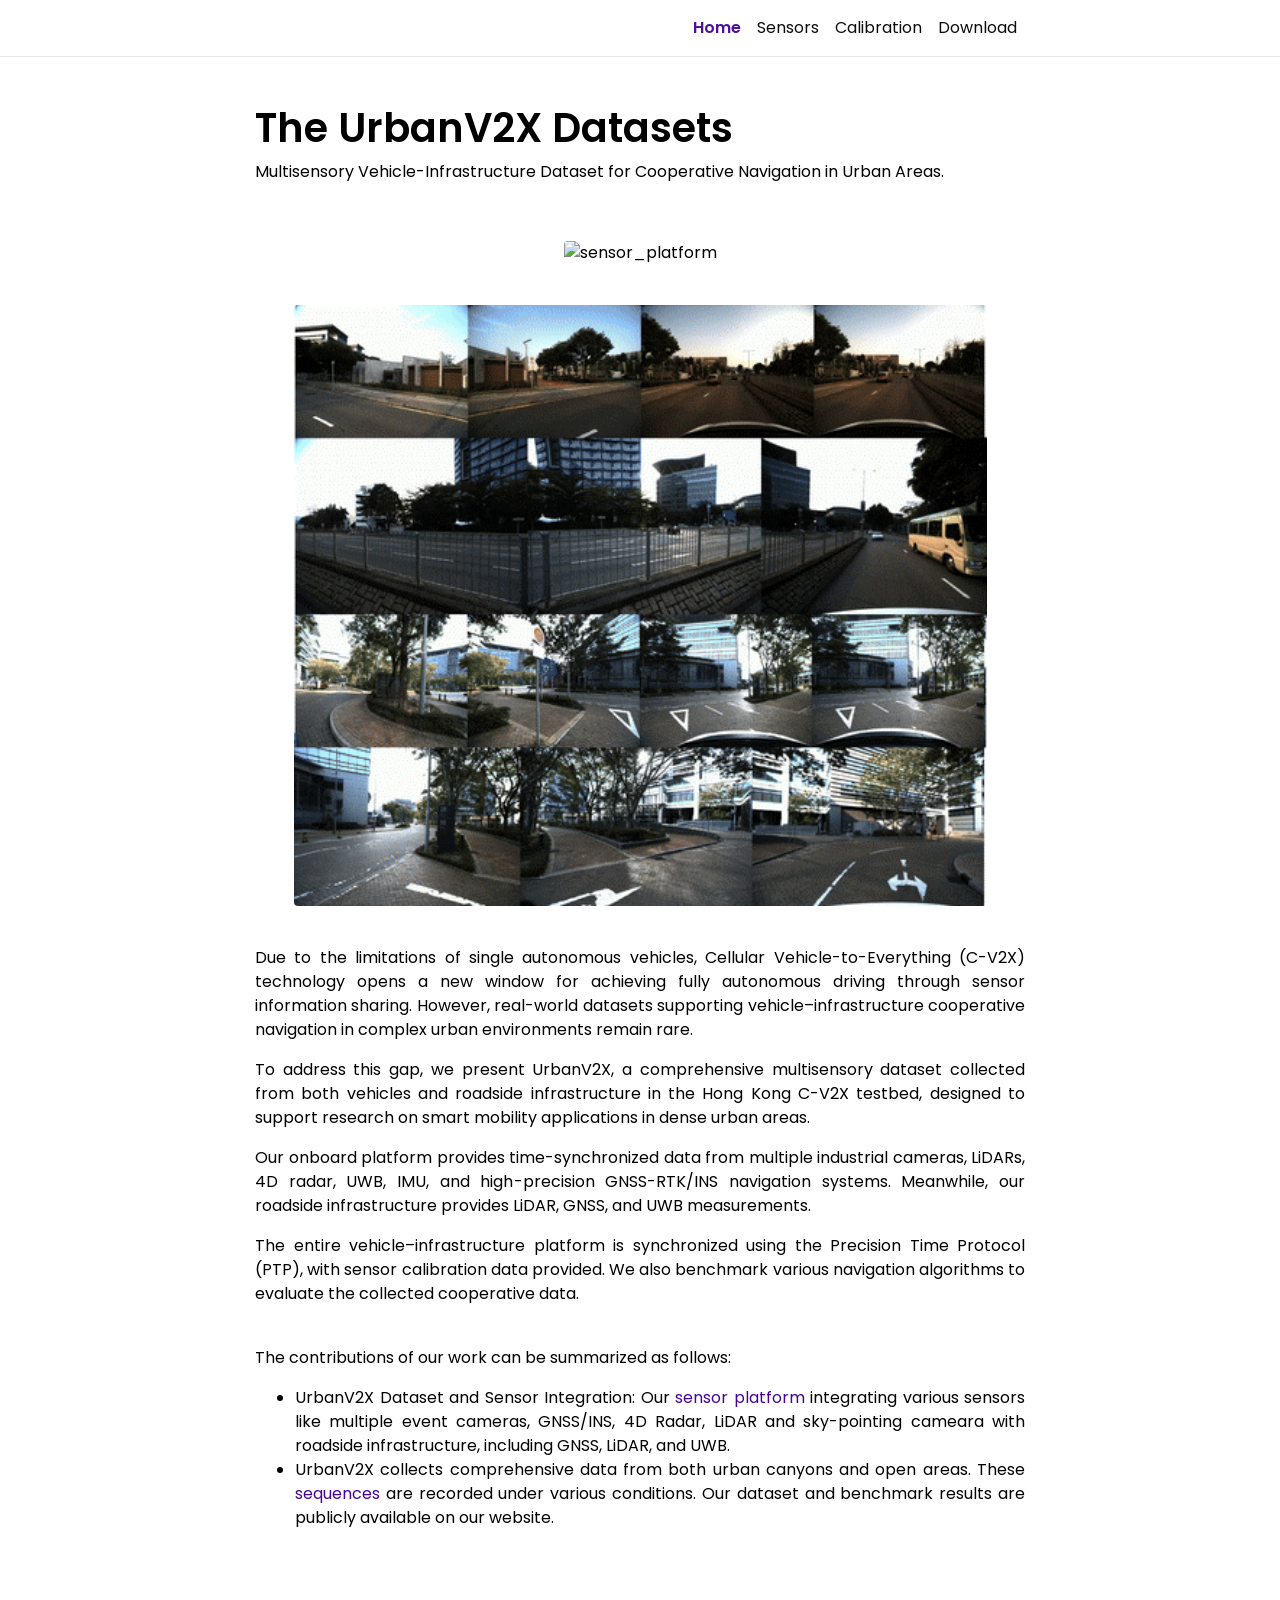
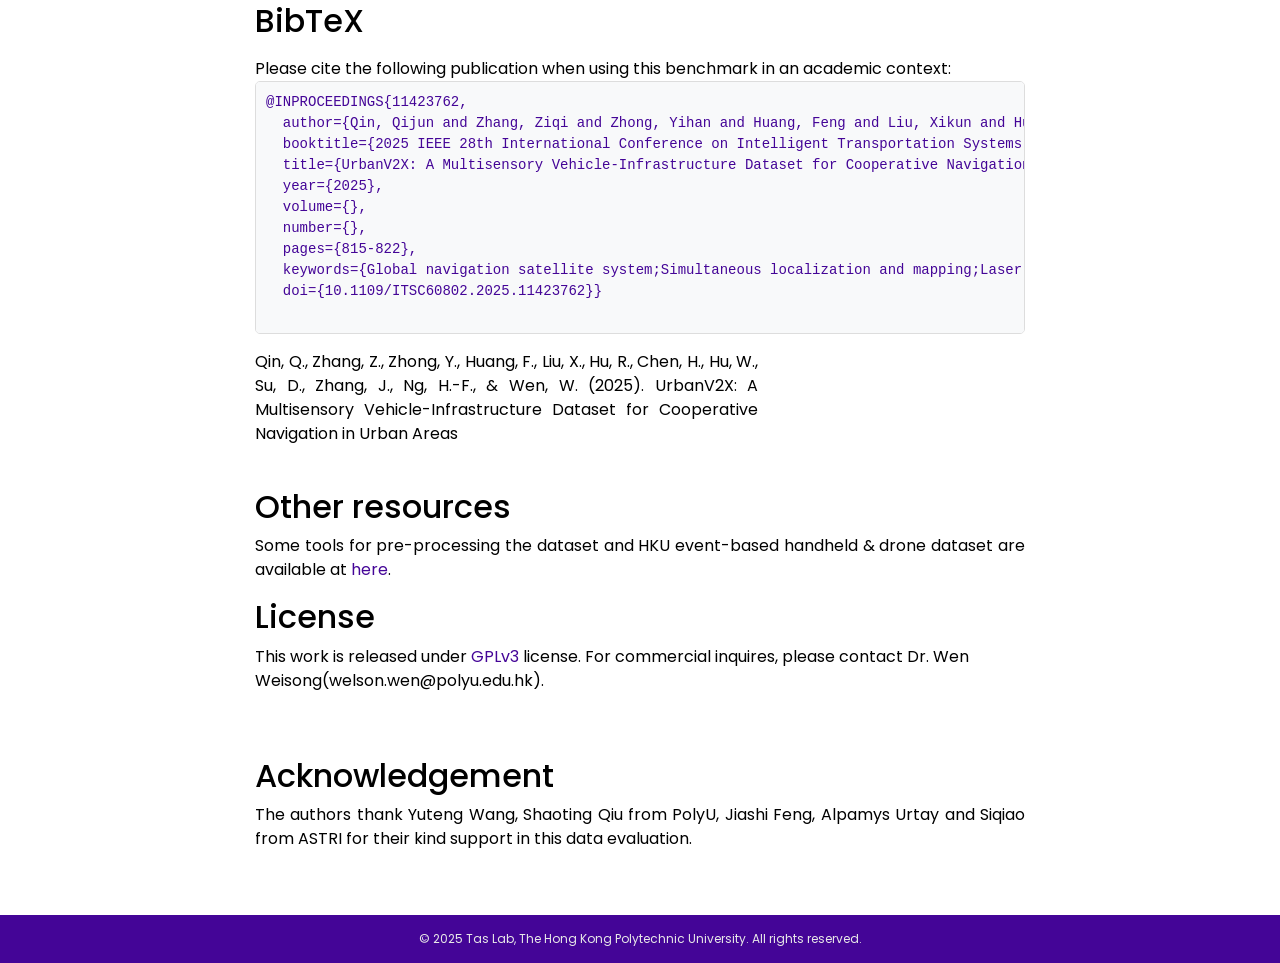
==== index.html @ 4d6de5d0 "Fix some figures" ====
<!DOCTYPE html>
<html lang="en">

  <!-- Head -->
  <head>    <!-- Metadata, OpenGraph and Schema.org -->
    

    <!-- Standard metadata -->
    <meta charset="utf-8">
    <meta name="viewport" content="width=device-width, initial-scale=1, shrink-to-fit=no">
    <meta http-equiv="X-UA-Compatible" content="IE=edge">
    <title>The UrbanV2X Datasets  </title>
    <meta name="author" content="The UrbanV2X Datasets " />
    <meta name="description" content=" Multisensory Vehicle-Infrastructure Dataset for Cooperative Navigation in Urban Areas.
" />
    <meta name="keywords" content="Multi-sensor Fusion, RoadSide Infrastructure, SLAM, Autonomous Driving, Dataset" />

    <!-- OpenGraph -->
    <meta property="og:site_name" content="The UrbanV2X Datasets  " />
    <meta property="og:type" content="website" />
    <meta property="og:title" content="The UrbanV2X Datasets   | Home" />
    <meta property="og:url" content="http://localhost:4000/UrbanV2X/" />
    <meta property="og:description" content="Multisensory Vehicle-Infrastructure Dataset for Cooperative Navigation in Urban Areas.
" />
    
    <meta property="og:locale" content="en" />

    <!-- Twitter card -->
    <meta name="twitter:card" content="summary" />
    <meta name="twitter:title" content="Home" />
    <meta name="twitter:description" content="Multisensory Vehicle-Infrastructure Dataset for Cooperative Navigation in Urban Areas.
" />
    
    

    <!-- Schema.org -->
    <script type="application/ld+json">
      {
        "author":
        {
          "@type": "Person",
          "name": "The UrbanV2X Datasets  "
        },
        "url": "http://localhost:4000/UrbanV2X/",
        "@type": "WebSite",
        "description": "An Event-Centric Multisensory Driving Dataset for SLAM.
",
        "headline": "Home",
        "sameAs": ["https://github.com/arclab-hku/Event_based_VO-VIO-SLAM", "https://arclab.hku.hk/"],
        "name": "The UrbanV2X Datasets  ",
        "@context": "https://schema.org"
      }
    </script>


    <!-- Bootstrap & MDB -->
    <link href="https://cdn.jsdelivr.net/npm/bootstrap@4.6.1/dist/css/bootstrap.min.css" rel="stylesheet" integrity="sha256-DF7Zhf293AJxJNTmh5zhoYYIMs2oXitRfBjY+9L//AY=" crossorigin="anonymous">
    <link rel="stylesheet" href="https://cdn.jsdelivr.net/npm/mdbootstrap@4.20.0/css/mdb.min.css" integrity="sha256-jpjYvU3G3N6nrrBwXJoVEYI/0zw8htfFnhT9ljN3JJw=" crossorigin="anonymous" />

    <!-- Fonts & Icons -->
    <link rel="stylesheet" href="https://cdn.jsdelivr.net/npm/@fortawesome/fontawesome-free@5.15.4/css/all.min.css" integrity="sha256-mUZM63G8m73Mcidfrv5E+Y61y7a12O5mW4ezU3bxqW4=" crossorigin="anonymous">
    <link rel="stylesheet" href="https://cdn.jsdelivr.net/npm/academicons@1.9.1/css/academicons.min.css" integrity="sha256-i1+4qU2G2860dGGIOJscdC30s9beBXjFfzjWLjBRsBg=" crossorigin="anonymous">
   
    <link rel="preconnect" href="https://fonts.googleapis.com">
    <link rel="preconnect" href="https://fonts.gstatic.com" crossorigin>
    <link rel="stylesheet" type="text/css" href="https://fonts.googleapis.com/css2?family=Barriecito&family=Poppins:ital,wght@0,400;0,500;0,600;0,700;1,400;1,500;1,600;1,700">

    <!-- Code Syntax Highlighting -->
    <link rel="stylesheet" href="https://cdn.jsdelivr.net/gh/jwarby/jekyll-pygments-themes@master/PASTIE.css" media="none" id="highlight_theme_light" />

    <!-- Styles -->
    
    <link rel="shortcut icon" href="https://polyu-taslab.github.io/UrbanV2X/assets/img/icon.png"/>
    
    <link rel="stylesheet" href="https://polyu-taslab.github.io/UrbanV2X/assets/css/main.css">
    <link rel="canonical" href="http://localhost:4000/UrbanV2X/">
    <link rel="stylesheet" href="https://polyu-taslab.github.io/UrbanV2X/assets/css/fonts.css">
    <link rel="stylesheet" href="/UrbanV2X/assets/css/fonts.css">
    
    <!-- Dark Mode -->
    

  </head>

  <!-- Body -->
  <body class="fixed-top-nav ">

    <!-- Header -->
    <header>

      <!-- Nav Bar -->
      <nav id="navbar" class="navbar navbar-light navbar-expand-sm fixed-top">
        <div class="container">
          
          <!-- Navbar Toggle -->
          <button class="navbar-toggler collapsed ml-auto" type="button" data-toggle="collapse" data-target="#navbarNav" aria-controls="navbarNav" aria-expanded="false" aria-label="Toggle navigation">
            <span class="sr-only">Toggle navigation</span>
            <span class="icon-bar top-bar"></span>
            <span class="icon-bar middle-bar"></span>
            <span class="icon-bar bottom-bar"></span>
          </button>

          <div class="collapse navbar-collapse text-right" id="navbarNav">
            <ul class="navbar-nav ml-auto flex-nowrap">

              <!-- Home -->
              <li class="nav-item active">
                <a class="nav-link" href="/UrbanV2X/index.html">Home<span class="sr-only">(current)</span></a>
              </li>

              <!-- Other pages -->
                <!-- <li class="nav-item dropdown ">
                  <a class="nav-link dropdown-toggle" href="#" id="navbarDropdown" role="button" data-toggle="dropdown" aria-haspopup="true" aria-expanded="false">Sensors</a>
                  <div class="dropdown-menu dropdown-menu-right" aria-labelledby="navbarDropdown">
                    <a class="dropdown-item" href="/UrbanV2X/about/sensor/">Sensor Suite</a>
                    <div class="dropdown-divider"></div>
                    <a class="dropdown-item" href="/UrbanV2X/about/synchronization/">Synchronization</a>
                    <div class="dropdown-divider"></div>
                    <a class="dropdown-item" href="/UrbanV2X/about/ground_truth/">Ground Truth</a>
                  </div>
                </li> -->
                <li class="nav-item ">
                  <a class="nav-link" href="/UrbanV2X/sensors/index.html">Sensors</a>
                </li>
                <li class="nav-item ">
                  <a class="nav-link" href="/UrbanV2X/calibration/">Calibration</a>
                </li>
                <li class="nav-item ">
                  <a class="nav-link" href="/UrbanV2X/download/">Download</a>
                </li>
                <!-- <li class="nav-item dropdown ">
                  <a class="nav-link dropdown-toggle" href="#" id="navbarDropdown" role="button" data-toggle="dropdown" aria-haspopup="true" aria-expanded="false">Contact Us</a>
                  <div class="dropdown-menu dropdown-menu-right" aria-labelledby="navbarDropdown">
                    <a class="dropdown-item" href="https://github.com/mgaoling/mpl_calibration_toolbox/issues" target="_blank" rel="noopener noreferrer">Calibration Issue</a>
                    <div class="dropdown-divider"></div>
                    <a class="dropdown-item" href="https://github.com/mgaoling/mpl_dataset_toolbox/issues" target="_blank" rel="noopener noreferrer">Dataset Issue</a>
                  </div>
                </li> -->
            </ul>
          </div>
        </div>
      </nav>
    </header>

    <!-- Content -->
    <div class="container mt-5">
      <!-- home.html -->
      <div class="post">
        <header class="post-header">
          <h1 class="post-title">
           <span style="font-weight: 600;">The UrbanV2X Datasets</span>  
          </h1>
          <p class="desc">
            Multisensory Vehicle-Infrastructure Dataset for Cooperative Navigation in Urban Areas.
          </p>
        </header>

        <article>
          

          <div class="clearfix">
            <p><br></p>


<!-- <picture style="text-align: center;">
  <img class="img-fluid rounded z-depth-1" src="https://polyu-taslab.github.io/UrbanV2X/assets/gif/total_homepage.gif" title="total_homepage">
</picture> -->

<div style="text-align: center;">
  <picture>
    <img style="width: 90%;" class="img-fluid rounded z-depth-1" src="assets/gif/dataset_overview_15secs.gif" title="sensor_platform">
  </picture>
</div>

<p><br></p>


<div style="text-align: center;">
  <picture>
    <img style="width: 90%;" class="img-fluid rounded z-depth-1" src="https://polyu-taslab.github.io/UrbanV2X/assets/gif/sensorview_camera.gif" title="homepage_vis">
  </picture>
</div>



<p><br></p>

<p style="text-align: justify;">
  Due to the limitations of single autonomous vehicles, Cellular Vehicle-to-Everything (C-V2X) technology opens a new window for achieving fully autonomous driving through sensor information sharing. However, real-world datasets supporting vehicle–infrastructure cooperative navigation in complex urban environments remain rare. 
</p>
<p style="text-align: justify;">
  To address this gap, we present UrbanV2X, a comprehensive multisensory dataset collected from both vehicles and roadside infrastructure in the Hong Kong C-V2X testbed, designed to support research on smart mobility applications in dense urban areas. 
</p>
<p style="text-align: justify;">
  Our onboard platform provides time-synchronized data from multiple industrial cameras, LiDARs, 4D radar, UWB, IMU, and high-precision GNSS-RTK/INS navigation systems. Meanwhile, our roadside infrastructure provides LiDAR, GNSS, and UWB measurements. 
</p>
<p style="text-align: justify;">
  The entire vehicle–infrastructure platform is synchronized using the Precision Time Protocol (PTP), with sensor calibration data provided. We also benchmark various navigation algorithms to evaluate the collected cooperative data.
</p>
<!-- After the paper is accepted, we will release all the datasets and keep the dataset maintenance. -->
<br>

The contributions of our work can be summarized as follows:
</p>

<ul>
  <li style="text-align: justify;"> UrbanV2X Dataset and Sensor Integration: Our <a href="/sensors">sensor platform</a>  integrating various sensors like multiple event cameras, GNSS/INS, 4D Radar, LiDAR and sky-pointing cameara with roadside infrastructure, including GNSS, LiDAR, and UWB.
  </li>
  
  <!-- <li style="text-align: justify;">
    ALl sensors are <a href="/UrbanV2X/calibration">well-calibrated</a> and temporally synchronized at the hardware level, with recording data simultaneously.
  </li> -->
  
  <li style="text-align: justify;"> UrbanV2X collects comprehensive data from both urban canyons and open areas. These <a href="/UrbanV2X/download">sequences</a> are recorded under various conditions. Our dataset and benchmark results are publicly available on our website.
  </li>
  <!-- <li style="text-align: justify;"> We present a comprehensive <a href="/UrbanV2X/benchmark">benchmark</a> that evaluates existing state-of-the-art SLAM algorithms of various
    sensor modalities and analyzes their limitations.
  </li> -->
</ul>

<!-- <p style="text-align: justify;">
  We hope that we can make some contributions for the development of event-based vision, especially event-based multi-sensor fusioin for autonomous driving.
  <br>
  The visualization of each sequence is available in <a href="/UrbanV2X/download">Download section</a> and <a href="https://www.bilibili.com/video/BV1Km4y157KC/?spm_id_from=333.999.0.0&vd_source=a88e426798937812a8ffc1a9be5a3cb7">Bilibili</a>.
  <br>
  If you have any suggestions or questions, do not hesitate to propose an issue to our <a href="https://polyu-taslab.github.io/UrbanV2X">Github Repository</a>.
</p> -->

<p><br></p>

          </div>

          <!-- News -->          
          <!-- <div class="news">
            <h2>News</h2>
            <div class="table-responsive">
              <table class="table table-sm table-borderless">

                <tr>
                  <th scope="row">December 2, 2023</th>
                  <td>
                    We release our GNSS-RTK/INS gt and M8T/F9P GNSS at <a href="/UrbanV2X/download">Download section</a>.
                  </td>
                </tr> 

                <tr>
                  <th scope="row">November 28, 2023</th>
                  <td>
                    Our work has been accepted by IEEE Transactions on Intelligent Vehicles!
                  </td>
                </tr> 
                
                <tr>
                  <th scope="row">November 21, 2023</th>
                  <td>
                    Calibration results and rosbag are avaliable at <a href="/UrbanV2X/calibration">Calibration page</a>.
                  </td>
                </tr> 

                <tr>
                  <th scope="row">November 19, 2023</th>
                  <td>
                    We release our sequences at <a href="/UrbanV2X/download">Download section</a>.
                  </td>
                </tr> 

                <tr>
                  <th scope="row">November 07, 2023</th>
                  <td>
                    The preprint version is available at <a href="https://arxiv.org/abs/2311.02327">arXiv</a>.
                  </td>
                </tr> 
                
                <tr>
                  <th scope="row">October 31, 2023</th>
                  <td>
                    Watch our video presentation on <a href="https://www.bilibili.com/video/BV1pN411s79g/?spm_id_from=333.999.list.card_archive.click&vd_source=a88e426798937812a8ffc1a9be5a3cb7">Bilibili</a> or <a href="https://youtu.be/Q1F9M_DZLws">Youtube</a>.
                  </td>
                </tr> 

                <tr>
                  <th scope="row">August 28, 2023</th>
                  <td>
                    We finish the evaluation of UrbanV2X using various LiDAR SLAM (<a href="https://space.bilibili.com/499377825/channel/collectiondetail?sid
                  </td>
                </tr>

                <tr>
                  <th scope="row">August 22, 2023</th>
                  <td>
                    We complete the collection of all sequences (<a href="https://www.bilibili.com/video/BV1Km4y157KC/?share_source=copy_web&vd_source=f5ac2a23210d1b4b7b4aa5e374feae10">bilibili visulization</a>).
                  </td>
                </tr> 

                <tr>
                  <th scope="row">June 2, 2023</th>
                  <td>
                   Driver code and time synchronization of event cameras are now available (<a href="https://github.com/arclab-hku/Event_based_VO-VIO-SLAM/tree/main/driver_code/dv-ros-master/script">Code</a>, <a href="https://www.bilibili.com/video/BV168411o7BJ/?spm_id_from=333.999.0.0&vd_source=a88e426798937812a8ffc1a9be5a3cb7">Bilibili</a>).
                  </td>
                </tr> 

                <tr>
                  <th scope="row">June 1, 2023</th>
                  <td>
                    UrbanV2X Datasets goes live!
                  </td>
                </tr> 
     
              </table>
            </div> 
          </div> -->

          <!-- Selected papers -->
          <div class="publications">
            <h2>BibTeX</h2>
            Please cite the following publication when using this benchmark in an academic context:
            <pre style="background-color: #f8f9fa; padding: 10px; border: 1px solid #ddd; border-radius: 5px; overflow-x: auto;">
@INPROCEEDINGS{11423762,
  author={Qin, Qijun and Zhang, Ziqi and Zhong, Yihan and Huang, Feng and Liu, Xikun and Hu, Runzhi and Chen, Hang and Hu, Wei and Su, Dongzhe and Zhang, Jun and Ng, Hoi-Fung and Wen, Weisong},
  booktitle={2025 IEEE 28th International Conference on Intelligent Transportation Systems (ITSC)}, 
  title={UrbanV2X: A Multisensory Vehicle-Infrastructure Dataset for Cooperative Navigation in Urban Areas}, 
  year={2025},
  volume={},
  number={},
  pages={815-822},
  keywords={Global navigation satellite system;Simultaneous localization and mapping;Laser radar;Navigation;Benchmark testing;Cameras;Synchronization;Ultra wideband radar;Autonomous vehicles;Vehicle-to-everything;Multi-sensor Fusion;Road Side;SLAM;Autonomous Driving;Dataset},
  doi={10.1109/ITSC60802.2025.11423762}}
          </pre>
<h2></h2>
            <ol class="bibliography"><li>
<!-- _layouts/bib.html -->
      <div class="row">
        <!-- <div class="col-sm-2 abbr"><abbr class="badge">RA-L</abbr></div> -->
        <!-- 上面这个RAL显示好像有点问题 -->


        <!-- Entry bib key -->
        <div id="UrbanV2X2023" class="col-sm-8">
        
          <!-- Author -->

          <div class="paper" style="text-align: justify;">Qin, Q., Zhang, Z., Zhong, Y., Huang, F., Liu, X., Hu, R., Chen, H., Hu, W., Su, D., Zhang, J., Ng, H.-F., & Wen, W. (2025).
            UrbanV2X: A Multisensory Vehicle-Infrastructure
            Dataset for Cooperative Navigation in Urban Areas
          </div>
          
          <!-- Title -->
          <!-- <div class="title" style="text-align: justify;">UrbanV2X: An Event-Centric Multisensory Driving Dataset for SLAM.</div> -->

          <!-- Journal/Book title and date -->
          <!-- <div class="periodical" style="text-align: justify;">
            IEEE Transactions on Intelligent Vehicles, vol. 9, no. 1, pp. 407-416, 2023.
          </div> -->
        
          <!-- Links/Buttons -->
          <div class="links">
            <!-- <a class="abstract btn btn-sm z-depth-0" role="button">Abs</a>
            <a href="https://arxiv.org/abs/2311.02327" class="btn btn-sm z-depth-0" role="button" target="_blank" rel="noopener noreferrer">arXiv</a>
            <a href="https://polyu-taslab.github.io/UrbanV2X/assets/pdf/2311.02327.pdf" class="btn btn-sm z-depth-0" role="button">PDF</a> -->
            <!-- <a href="/UrbanV2X/assets/pdf/supplementary_material.pdf" class="btn btn-sm z-depth-0" role="button">Supp</a> -->
            <!-- 以上三个内容依次放，arxiv网址，我们论文的pdf，如果有补充材料就加，没有就不加 -->
          </div>

          <!-- Hidden abstract block -->
          <div class="abstract hidden">
            <p style="text-align: justify;">
              Leveraging multiple sensors enhances complex environmental perception and increases resilience to varying luminance conditions and high-speed motion patterns, achieving precise localization and mapping.
              This paper proposes, UrbanV2X, an event-centric multisensory dataset containing 81 sequences and covering over 200 km of various challenging driving scenarios including high-speed motion, repetitive scenarios, dynamic objects, etc.
              UrbanV2X provides data from two sets of stereo event cameras with different resolutions (640&times;480, 346&times;260), stereo industrial cameras, an infrared camera, a top-installed mechanical LiDAR with two slanted LiDARs, 
              two consumer-level GNSS receivers, and an onboard IMU.
              Meanwhile, the ground-truth of the vehicle was obtained using a centimeter-level high-accuracy GNSS-RTK/INS navigation system.
              All sensors are well-calibrated and temporally synchronized at the hardware level, with recording data simultaneously.
              We additionally evaluate several state-of-the-art SLAM algorithms for benchmarking visual and LiDAR SLAM and identifying their limitations.
              <!-- The full dataset can be found at \url{https://polyu-taslab.github.io/UrbanV2X/}. -->
            </p>
          </div>
        </div>
      </div>
</li></ol>
          </div>
          <br>

          <div class="Other resources">
            <h2>Other resources</h2>
            <p style="text-align: justify;">
              Some tools for pre-processing the dataset 
              and HKU event-based handheld & drone dataset are available at <a href="https://github.com/arclab-hku/Event_based_VO-VIO-SLAM" target="_blank" rel="noopener noreferrer">here</a>.
            </p>
          </div>

          <!-- License -->
          <div class="License">
            <h2>License</h2>
            <p>
            This work is released under <a href="https://www.gnu.org/licenses/" target="_blank" rel="noopener noreferrer">GPLv3</a> license. 
            For commercial inquires, please contact Dr. Wen Weisong(welson.wen@polyu.edu.hk).
            </p>
          </div>
          <br>
          <br>

          <!-- Acknowledgements -->
          <div class="Acknowledgement">
            <h2>Acknowledgement</h2>
            <p style="text-align: justify;">
              The authors thank Yuteng Wang, Shaoting Qiu from PolyU, Jiashi Feng, Alpamys Urtay and Siqiao from ASTRI for their kind support in this data evaluation.
            </p>
          </div>
          <br>
          <br>

        </article>

</div>

    </div>

   <!-- Footer -->    
  <footer class="nofixed-bottom">
    <div class="container mt-0" style="width:100%;text-align:center;">
      © 2025 Tas Lab, The Hong Kong Polytechnic University. All rights reserved.
    </div>
  </footer> 


    <!-- JavaScripts -->
    <!-- jQuery -->
  <script src="https://cdn.jsdelivr.net/npm/jquery@3.6.0/dist/jquery.min.js" integrity="sha256-/xUj+3OJU5yExlq6GSYGSHk7tPXikynS7ogEvDej/m4=" crossorigin="anonymous"></script>

    <!-- Bootsrap & MDB scripts -->
  <script src="https://cdn.jsdelivr.net/npm/@popperjs/core@2.11.2/dist/umd/popper.min.js" integrity="sha256-l/1pMF/+J4TThfgARS6KwWrk/egwuVvhRzfLAMQ6Ds4=" crossorigin="anonymous"></script>
  <script src="https://cdn.jsdelivr.net/npm/bootstrap@4.6.1/dist/js/bootstrap.min.js" integrity="sha256-SyTu6CwrfOhaznYZPoolVw2rxoY7lKYKQvqbtqN93HI=" crossorigin="anonymous"></script>
  <script src="https://cdn.jsdelivr.net/npm/mdbootstrap@4.20.0/js/mdb.min.js" integrity="sha256-NdbiivsvWt7VYCt6hYNT3h/th9vSTL4EDWeGs5SN3DA=" crossorigin="anonymous"></script>

    <!-- Masonry & imagesLoaded -->
  <script defer src="https://cdn.jsdelivr.net/npm/masonry-layout@4.2.2/dist/masonry.pkgd.min.js" integrity="sha256-Nn1q/fx0H7SNLZMQ5Hw5JLaTRZp0yILA/FRexe19VdI=" crossorigin="anonymous"></script>
  <script defer src="https://cdn.jsdelivr.net/npm/imagesloaded@4/imagesloaded.pkgd.min.js"></script>
  <script defer src="/UrbanV2X/assets/js/masonry.js" type="text/javascript"></script>
    
  <!-- Medium Zoom JS -->
  <script src="https://cdn.jsdelivr.net/npm/medium-zoom@1.0.6/dist/medium-zoom.min.js" integrity="sha256-EdPgYcPk/IIrw7FYeuJQexva49pVRZNmt3LculEr7zM=" crossorigin="anonymous"></script>
  <script src="/UrbanV2X/assets/js/zoom.js"></script><!-- Load Common JS -->
  <script src="/UrbanV2X/assets/js/common.js"></script>

    <!-- MathJax -->
  <script type="text/javascript">
    window.MathJax = {
      tex: {
        tags: 'ams'
      }
    };
  </script>
  <script defer type="text/javascript" id="MathJax-script" src="https://cdn.jsdelivr.net/npm/mathjax@3.2.0/es5/tex-mml-chtml.js"></script>
  <script defer src="https://polyfill.io/v3/polyfill.min.js?features=es6"></script>

  </body>
</html>
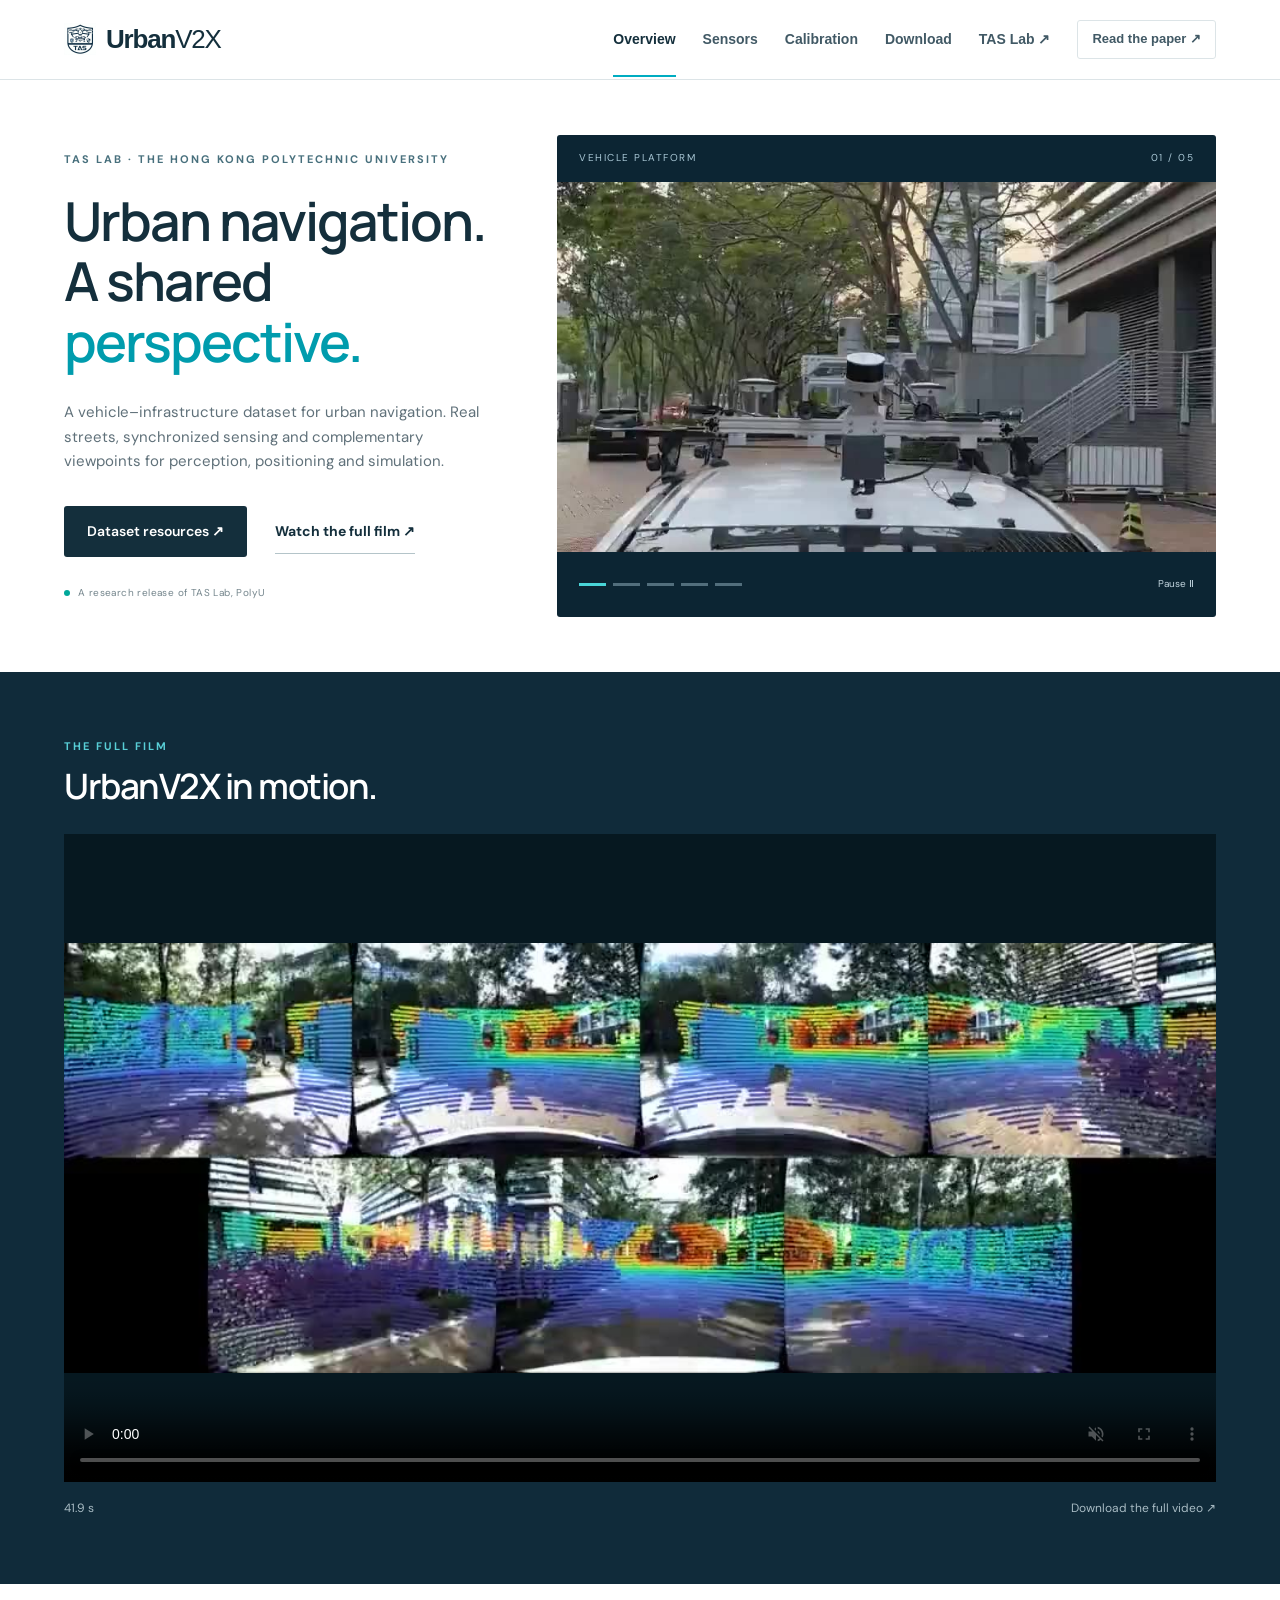
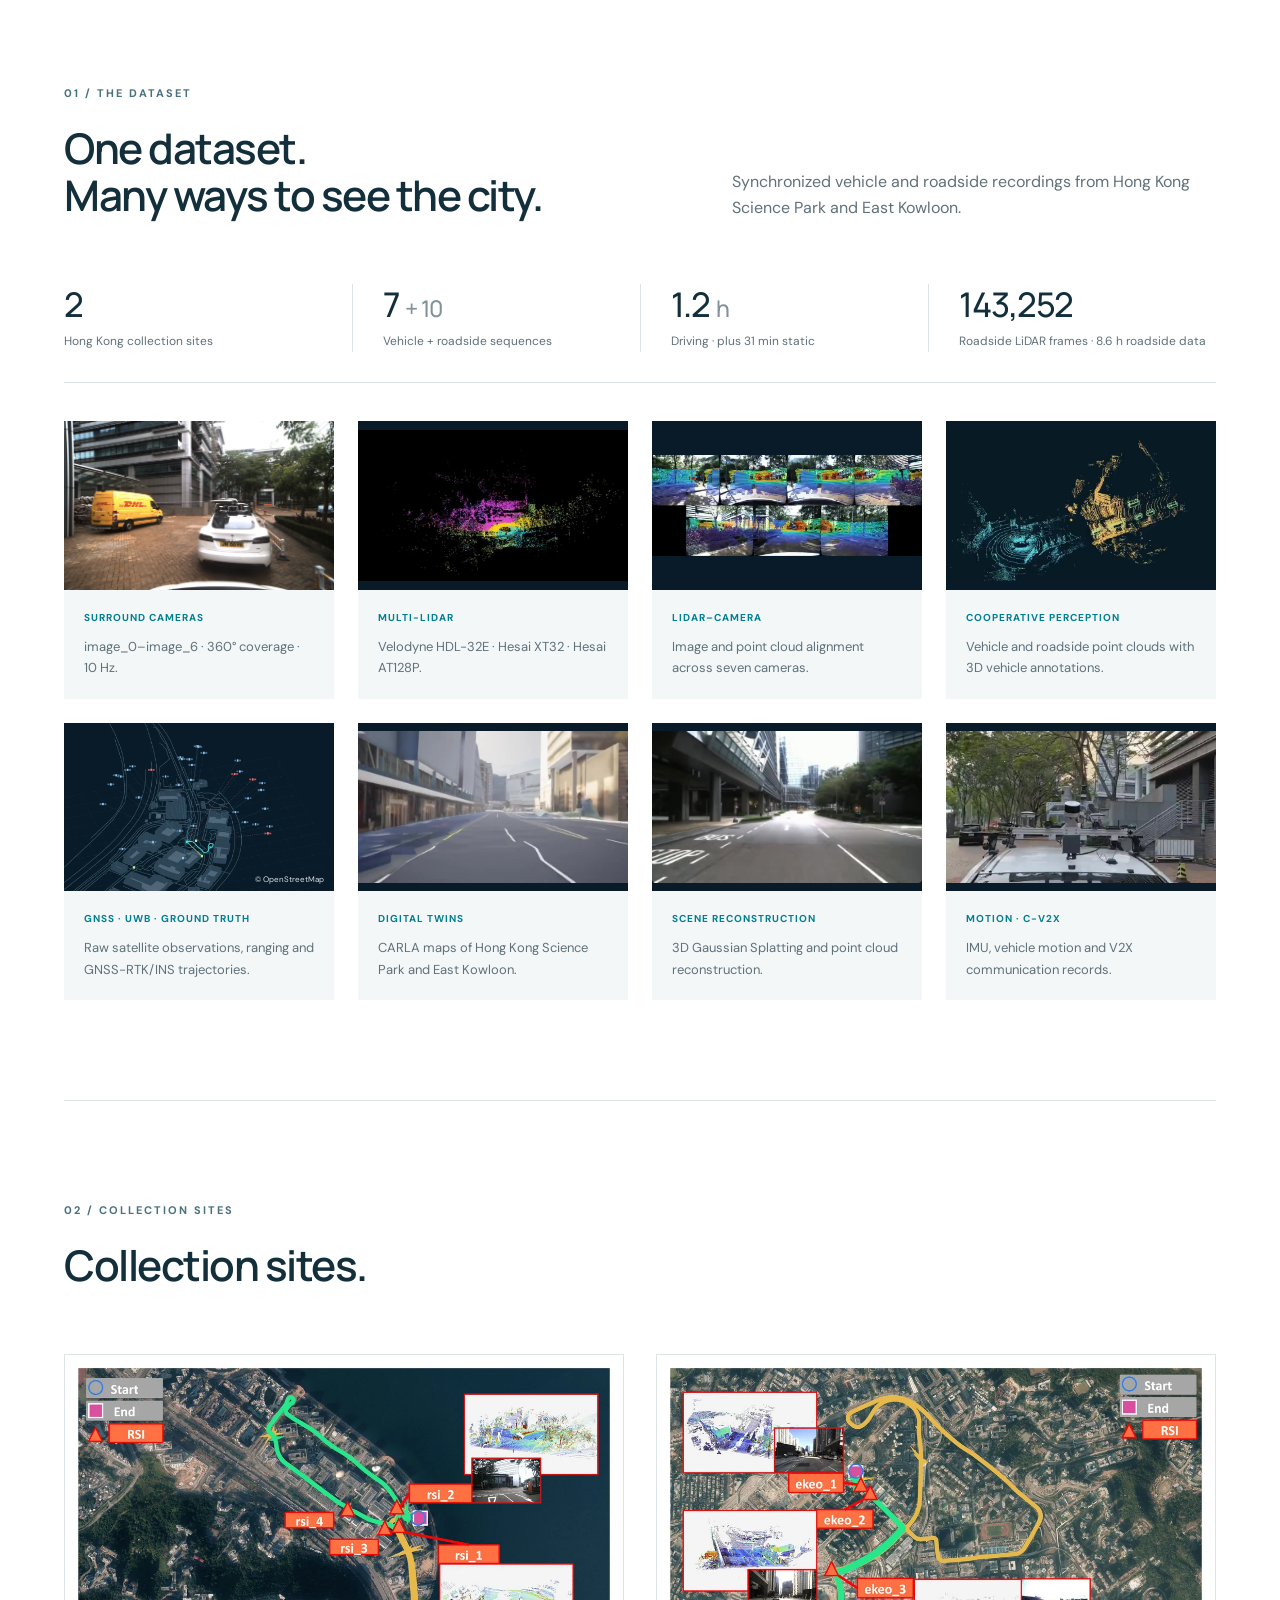
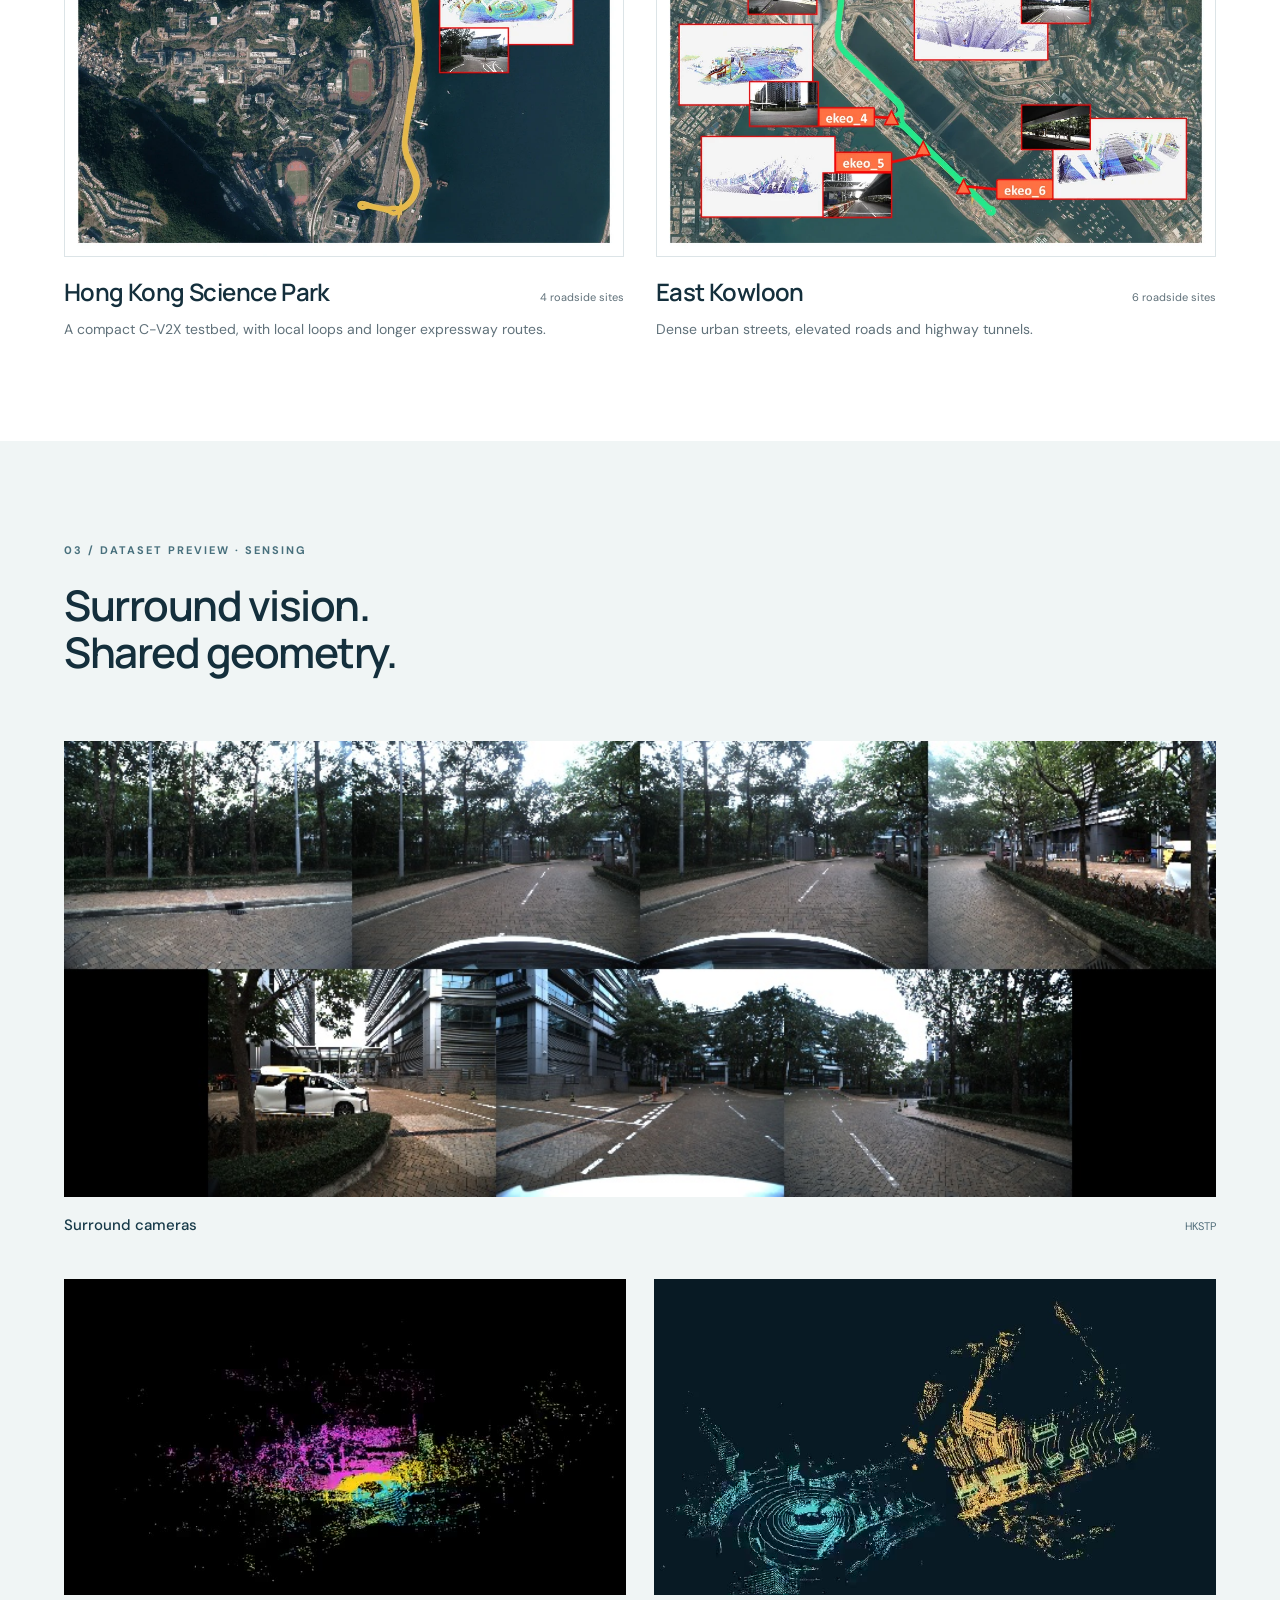
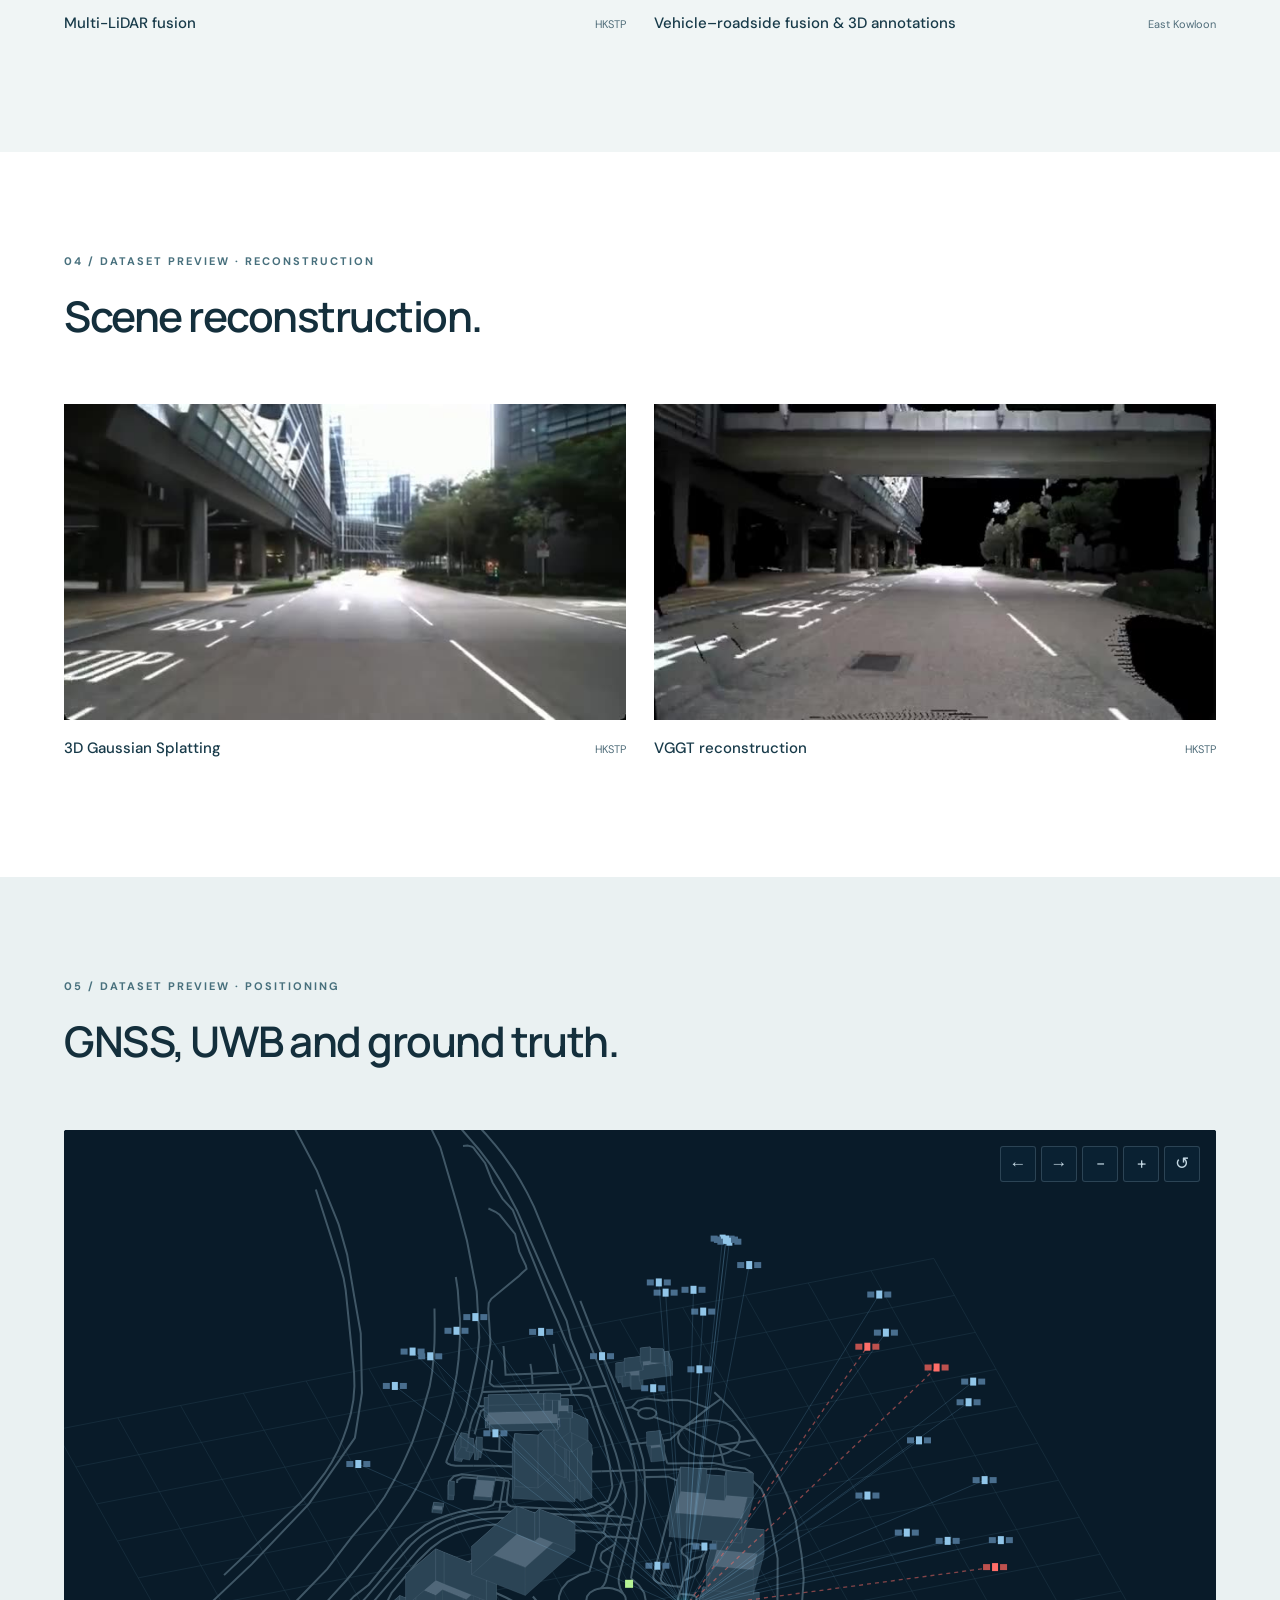
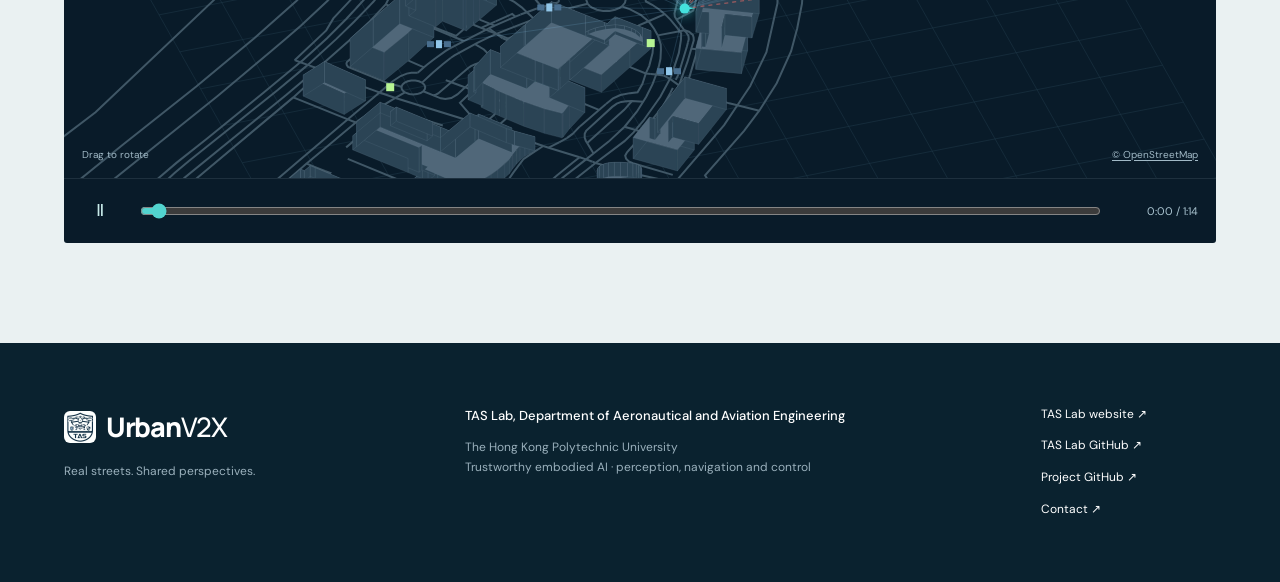
==== commit 41a04bfc: "Update UrbanV2X dataset website and optimize media loading" ====
--- a/index.html
+++ b/index.html
@@ -1,458 +1,89 @@
-<!DOCTYPE html>
+<!doctype html>
 <html lang="en">
+<head>
+  <meta charset="utf-8">
+  <meta name="viewport" content="width=device-width,initial-scale=1">
+  <meta name="description" content="UrbanV2X: a vehicle–infrastructure cooperative dataset for urban navigation in Hong Kong. Synchronized sensing, reference trajectories, calibration and digital twins.">
+  <meta name="theme-color" content="#102b3a">
+  <meta property="og:type" content="website">
+  <meta property="og:title" content="One city. Every perspective. · UrbanV2X">
+  <meta property="og:description" content="Seven vehicle sequences, ten roadside sequences, real multi-sensor recordings and research-ready urban navigation resources.">
+  <meta property="og:image" content="assets/media/platform.jpg">
+  <title>One city. Every perspective. · UrbanV2X</title>
+  <link rel="canonical" href="https://polyu-taslab.github.io/UrbanV2X/">
+  <link rel="icon" href="assets/img/taslab-icon.jpg">
+  <link rel="stylesheet" href="./assets/css/urbanv2x.css">
+  <script defer src="./assets/js/urbanv2x.js"></script>
+  <script defer src="./assets/js/overview.js"></script>
+  <script defer src="./assets/js/positioning.js"></script>
+  <link rel="stylesheet" href="./assets/css/positioning.css">
+  <link rel="stylesheet" href="./assets/css/overview.css">
+  <link rel="stylesheet" href="./assets/css/navigation.css">
+</head>
+<body>
+  <a class="skip" href="#main">Skip to content</a>
+  <header class="site-navigation">
+    <div class="site-navigation-inner">
+      <a class="site-navigation-brand" href="./index.html" aria-label="UrbanV2X home"><img src="./assets/img/taslab-icon.jpg" alt="TAS Lab"><span>Urban<span>V2X</span></span></a>
+      <button class="site-navigation-toggle" type="button" data-nav-toggle aria-label="Toggle navigation" aria-expanded="false" aria-controls="site-navigation-menu"><span aria-hidden="true"></span></button>
+      <nav class="site-navigation-links" id="site-navigation-menu" data-nav-menu aria-label="Main navigation">
+        <a href="./index.html" aria-current="page">Overview</a>
+        <a href="./sensors/">Sensors</a>
+        <a href="./calibration/">Calibration</a>
+        <a href="./download/">Download</a>
+        <a href="https://polyu-taslab.github.io/" target="_blank" rel="noopener noreferrer">TAS Lab ↗</a>
+        <a class="site-navigation-paper" href="https://www.overleaf.com/2516394827fhbggmhfvhjr#03cc03" target="_blank" rel="noopener noreferrer">Read the paper ↗</a>
+      </nav>
+    </div>
+  </header>
 
-  <!-- Head -->
-  <head>    <!-- Metadata, OpenGraph and Schema.org -->
-    
-
-    <!-- Standard metadata -->
-    <meta charset="utf-8">
-    <meta name="viewport" content="width=device-width, initial-scale=1, shrink-to-fit=no">
-    <meta http-equiv="X-UA-Compatible" content="IE=edge">
-    <title>The UrbanV2X Datasets  </title>
-    <meta name="author" content="The UrbanV2X Datasets " />
-    <meta name="description" content=" Multisensory Vehicle-Infrastructure Dataset for Cooperative Navigation in Urban Areas.
-" />
-    <meta name="keywords" content="Multi-sensor Fusion, RoadSide Infrastructure, SLAM, Autonomous Driving, Dataset" />
-
-    <!-- OpenGraph -->
-    <meta property="og:site_name" content="The UrbanV2X Datasets  " />
-    <meta property="og:type" content="website" />
-    <meta property="og:title" content="The UrbanV2X Datasets   | Home" />
-    <meta property="og:url" content="http://localhost:4000/UrbanV2X/" />
-    <meta property="og:description" content="Multisensory Vehicle-Infrastructure Dataset for Cooperative Navigation in Urban Areas.
-" />
-    
-    <meta property="og:locale" content="en" />
-
-    <!-- Twitter card -->
-    <meta name="twitter:card" content="summary" />
-    <meta name="twitter:title" content="Home" />
-    <meta name="twitter:description" content="Multisensory Vehicle-Infrastructure Dataset for Cooperative Navigation in Urban Areas.
-" />
-    
-    
-
-    <!-- Schema.org -->
-    <script type="application/ld+json">
-      {
-        "author":
-        {
-          "@type": "Person",
-          "name": "The UrbanV2X Datasets  "
-        },
-        "url": "http://localhost:4000/UrbanV2X/",
-        "@type": "WebSite",
-        "description": "An Event-Centric Multisensory Driving Dataset for SLAM.
-",
-        "headline": "Home",
-        "sameAs": ["https://github.com/arclab-hku/Event_based_VO-VIO-SLAM", "https://arclab.hku.hk/"],
-        "name": "The UrbanV2X Datasets  ",
-        "@context": "https://schema.org"
-      }
-    </script>
-
-
-    <!-- Bootstrap & MDB -->
-    <link href="https://cdn.jsdelivr.net/npm/bootstrap@4.6.1/dist/css/bootstrap.min.css" rel="stylesheet" integrity="sha256-DF7Zhf293AJxJNTmh5zhoYYIMs2oXitRfBjY+9L//AY=" crossorigin="anonymous">
-    <link rel="stylesheet" href="https://cdn.jsdelivr.net/npm/mdbootstrap@4.20.0/css/mdb.min.css" integrity="sha256-jpjYvU3G3N6nrrBwXJoVEYI/0zw8htfFnhT9ljN3JJw=" crossorigin="anonymous" />
-
-    <!-- Fonts & Icons -->
-    <link rel="stylesheet" href="https://cdn.jsdelivr.net/npm/@fortawesome/fontawesome-free@5.15.4/css/all.min.css" integrity="sha256-mUZM63G8m73Mcidfrv5E+Y61y7a12O5mW4ezU3bxqW4=" crossorigin="anonymous">
-    <link rel="stylesheet" href="https://cdn.jsdelivr.net/npm/academicons@1.9.1/css/academicons.min.css" integrity="sha256-i1+4qU2G2860dGGIOJscdC30s9beBXjFfzjWLjBRsBg=" crossorigin="anonymous">
-   
-    <link rel="preconnect" href="https://fonts.googleapis.com">
-    <link rel="preconnect" href="https://fonts.gstatic.com" crossorigin>
-    <link rel="stylesheet" type="text/css" href="https://fonts.googleapis.com/css2?family=Barriecito&family=Poppins:ital,wght@0,400;0,500;0,600;0,700;1,400;1,500;1,600;1,700">
-
-    <!-- Code Syntax Highlighting -->
-    <link rel="stylesheet" href="https://cdn.jsdelivr.net/gh/jwarby/jekyll-pygments-themes@master/PASTIE.css" media="none" id="highlight_theme_light" />
-
-    <!-- Styles -->
-    
-    <link rel="shortcut icon" href="https://polyu-taslab.github.io/UrbanV2X/assets/img/icon.png"/>
-    
-    <link rel="stylesheet" href="https://polyu-taslab.github.io/UrbanV2X/assets/css/main.css">
-    <link rel="canonical" href="http://localhost:4000/UrbanV2X/">
-    <link rel="stylesheet" href="https://polyu-taslab.github.io/UrbanV2X/assets/css/fonts.css">
-    <link rel="stylesheet" href="/UrbanV2X/assets/css/fonts.css">
-    
-    <!-- Dark Mode -->
-    
-
-  </head>
-
-  <!-- Body -->
-  <body class="fixed-top-nav ">
-
-    <!-- Header -->
-    <header>
-
-      <!-- Nav Bar -->
-      <nav id="navbar" class="navbar navbar-light navbar-expand-sm fixed-top">
-        <div class="container">
-          
-          <!-- Navbar Toggle -->
-          <button class="navbar-toggler collapsed ml-auto" type="button" data-toggle="collapse" data-target="#navbarNav" aria-controls="navbarNav" aria-expanded="false" aria-label="Toggle navigation">
-            <span class="sr-only">Toggle navigation</span>
-            <span class="icon-bar top-bar"></span>
-            <span class="icon-bar middle-bar"></span>
-            <span class="icon-bar bottom-bar"></span>
-          </button>
-
-          <div class="collapse navbar-collapse text-right" id="navbarNav">
-            <ul class="navbar-nav ml-auto flex-nowrap">
-
-              <!-- Home -->
-              <li class="nav-item active">
-                <a class="nav-link" href="/UrbanV2X/index.html">Home<span class="sr-only">(current)</span></a>
-              </li>
-
-              <!-- Other pages -->
-                <!-- <li class="nav-item dropdown ">
-                  <a class="nav-link dropdown-toggle" href="#" id="navbarDropdown" role="button" data-toggle="dropdown" aria-haspopup="true" aria-expanded="false">Sensors</a>
-                  <div class="dropdown-menu dropdown-menu-right" aria-labelledby="navbarDropdown">
-                    <a class="dropdown-item" href="/UrbanV2X/about/sensor/">Sensor Suite</a>
-                    <div class="dropdown-divider"></div>
-                    <a class="dropdown-item" href="/UrbanV2X/about/synchronization/">Synchronization</a>
-                    <div class="dropdown-divider"></div>
-                    <a class="dropdown-item" href="/UrbanV2X/about/ground_truth/">Ground Truth</a>
-                  </div>
-                </li> -->
-                <li class="nav-item ">
-                  <a class="nav-link" href="/UrbanV2X/sensors/index.html">Sensors</a>
-                </li>
-                <li class="nav-item ">
-                  <a class="nav-link" href="/UrbanV2X/calibration/">Calibration</a>
-                </li>
-                <li class="nav-item ">
-                  <a class="nav-link" href="/UrbanV2X/download/">Download</a>
-                </li>
-                <!-- <li class="nav-item dropdown ">
-                  <a class="nav-link dropdown-toggle" href="#" id="navbarDropdown" role="button" data-toggle="dropdown" aria-haspopup="true" aria-expanded="false">Contact Us</a>
-                  <div class="dropdown-menu dropdown-menu-right" aria-labelledby="navbarDropdown">
-                    <a class="dropdown-item" href="https://github.com/mgaoling/mpl_calibration_toolbox/issues" target="_blank" rel="noopener noreferrer">Calibration Issue</a>
-                    <div class="dropdown-divider"></div>
-                    <a class="dropdown-item" href="https://github.com/mgaoling/mpl_dataset_toolbox/issues" target="_blank" rel="noopener noreferrer">Dataset Issue</a>
-                  </div>
-                </li> -->
-            </ul>
-          </div>
-        </div>
-      </nav>
-    </header>
-
-    <!-- Content -->
-    <div class="container mt-5">
-      <!-- home.html -->
-      <div class="post">
-        <header class="post-header">
-          <h1 class="post-title">
-           <span style="font-weight: 600;">The UrbanV2X Datasets</span>  
-          </h1>
-          <p class="desc">
-            Multisensory Vehicle-Infrastructure Dataset for Cooperative Navigation in Urban Areas.
-          </p>
-        </header>
-
-        <article>
-          
-
-          <div class="clearfix">
-            <p><br></p>
-
-
-<!-- <picture style="text-align: center;">
-  <img class="img-fluid rounded z-depth-1" src="https://polyu-taslab.github.io/UrbanV2X/assets/gif/total_homepage.gif" title="total_homepage">
-</picture> -->
-
-<div style="text-align: center;">
-  <picture>
-    <img style="width: 90%;" class="img-fluid rounded z-depth-1" src="assets/gif/dataset_overview_15secs.gif" title="sensor_platform">
-  </picture>
-</div>
-
-<p><br></p>
-
-
-<div style="text-align: center;">
-  <picture>
-    <img style="width: 90%;" class="img-fluid rounded z-depth-1" src="https://polyu-taslab.github.io/UrbanV2X/assets/gif/sensorview_camera.gif" title="homepage_vis">
-  </picture>
-</div>
-
-
-
-<p><br></p>
-
-<p style="text-align: justify;">
-  Due to the limitations of single autonomous vehicles, Cellular Vehicle-to-Everything (C-V2X) technology opens a new window for achieving fully autonomous driving through sensor information sharing. However, real-world datasets supporting vehicle–infrastructure cooperative navigation in complex urban environments remain rare. 
-</p>
-<p style="text-align: justify;">
-  To address this gap, we present UrbanV2X, a comprehensive multisensory dataset collected from both vehicles and roadside infrastructure in the Hong Kong C-V2X testbed, designed to support research on smart mobility applications in dense urban areas. 
-</p>
-<p style="text-align: justify;">
-  Our onboard platform provides time-synchronized data from multiple industrial cameras, LiDARs, 4D radar, UWB, IMU, and high-precision GNSS-RTK/INS navigation systems. Meanwhile, our roadside infrastructure provides LiDAR, GNSS, and UWB measurements. 
-</p>
-<p style="text-align: justify;">
-  The entire vehicle–infrastructure platform is synchronized using the Precision Time Protocol (PTP), with sensor calibration data provided. We also benchmark various navigation algorithms to evaluate the collected cooperative data.
-</p>
-<!-- After the paper is accepted, we will release all the datasets and keep the dataset maintenance. -->
-<br>
-
-The contributions of our work can be summarized as follows:
-</p>
-
-<ul>
-  <li style="text-align: justify;"> UrbanV2X Dataset and Sensor Integration: Our <a href="/sensors">sensor platform</a>  integrating various sensors like multiple event cameras, GNSS/INS, 4D Radar, LiDAR and sky-pointing cameara with roadside infrastructure, including GNSS, LiDAR, and UWB.
-  </li>
-  
-  <!-- <li style="text-align: justify;">
-    ALl sensors are <a href="/UrbanV2X/calibration">well-calibrated</a> and temporally synchronized at the hardware level, with recording data simultaneously.
-  </li> -->
-  
-  <li style="text-align: justify;"> UrbanV2X collects comprehensive data from both urban canyons and open areas. These <a href="/UrbanV2X/download">sequences</a> are recorded under various conditions. Our dataset and benchmark results are publicly available on our website.
-  </li>
-  <!-- <li style="text-align: justify;"> We present a comprehensive <a href="/UrbanV2X/benchmark">benchmark</a> that evaluates existing state-of-the-art SLAM algorithms of various
-    sensor modalities and analyzes their limitations.
-  </li> -->
-</ul>
-
-<!-- <p style="text-align: justify;">
-  We hope that we can make some contributions for the development of event-based vision, especially event-based multi-sensor fusioin for autonomous driving.
-  <br>
-  The visualization of each sequence is available in <a href="/UrbanV2X/download">Download section</a> and <a href="https://www.bilibili.com/video/BV1Km4y157KC/?spm_id_from=333.999.0.0&vd_source=a88e426798937812a8ffc1a9be5a3cb7">Bilibili</a>.
-  <br>
-  If you have any suggestions or questions, do not hesitate to propose an issue to our <a href="https://polyu-taslab.github.io/UrbanV2X">Github Repository</a>.
-</p> -->
-
-<p><br></p>
-
-          </div>
-
-          <!-- News -->          
-          <!-- <div class="news">
-            <h2>News</h2>
-            <div class="table-responsive">
-              <table class="table table-sm table-borderless">
-
-                <tr>
-                  <th scope="row">December 2, 2023</th>
-                  <td>
-                    We release our GNSS-RTK/INS gt and M8T/F9P GNSS at <a href="/UrbanV2X/download">Download section</a>.
-                  </td>
-                </tr> 
-
-                <tr>
-                  <th scope="row">November 28, 2023</th>
-                  <td>
-                    Our work has been accepted by IEEE Transactions on Intelligent Vehicles!
-                  </td>
-                </tr> 
-                
-                <tr>
-                  <th scope="row">November 21, 2023</th>
-                  <td>
-                    Calibration results and rosbag are avaliable at <a href="/UrbanV2X/calibration">Calibration page</a>.
-                  </td>
-                </tr> 
-
-                <tr>
-                  <th scope="row">November 19, 2023</th>
-                  <td>
-                    We release our sequences at <a href="/UrbanV2X/download">Download section</a>.
-                  </td>
-                </tr> 
-
-                <tr>
-                  <th scope="row">November 07, 2023</th>
-                  <td>
-                    The preprint version is available at <a href="https://arxiv.org/abs/2311.02327">arXiv</a>.
-                  </td>
-                </tr> 
-                
-                <tr>
-                  <th scope="row">October 31, 2023</th>
-                  <td>
-                    Watch our video presentation on <a href="https://www.bilibili.com/video/BV1pN411s79g/?spm_id_from=333.999.list.card_archive.click&vd_source=a88e426798937812a8ffc1a9be5a3cb7">Bilibili</a> or <a href="https://youtu.be/Q1F9M_DZLws">Youtube</a>.
-                  </td>
-                </tr> 
-
-                <tr>
-                  <th scope="row">August 28, 2023</th>
-                  <td>
-                    We finish the evaluation of UrbanV2X using various LiDAR SLAM (<a href="https://space.bilibili.com/499377825/channel/collectiondetail?sid
-                  </td>
-                </tr>
-
-                <tr>
-                  <th scope="row">August 22, 2023</th>
-                  <td>
-                    We complete the collection of all sequences (<a href="https://www.bilibili.com/video/BV1Km4y157KC/?share_source=copy_web&vd_source=f5ac2a23210d1b4b7b4aa5e374feae10">bilibili visulization</a>).
-                  </td>
-                </tr> 
-
-                <tr>
-                  <th scope="row">June 2, 2023</th>
-                  <td>
-                   Driver code and time synchronization of event cameras are now available (<a href="https://github.com/arclab-hku/Event_based_VO-VIO-SLAM/tree/main/driver_code/dv-ros-master/script">Code</a>, <a href="https://www.bilibili.com/video/BV168411o7BJ/?spm_id_from=333.999.0.0&vd_source=a88e426798937812a8ffc1a9be5a3cb7">Bilibili</a>).
-                  </td>
-                </tr> 
-
-                <tr>
-                  <th scope="row">June 1, 2023</th>
-                  <td>
-                    UrbanV2X Datasets goes live!
-                  </td>
-                </tr> 
-     
-              </table>
-            </div> 
-          </div> -->
-
-          <!-- Selected papers -->
-          <div class="publications">
-            <h2>BibTeX</h2>
-            Please cite the following publication when using this benchmark in an academic context:
-            <pre style="background-color: #f8f9fa; padding: 10px; border: 1px solid #ddd; border-radius: 5px; overflow-x: auto;">
-@INPROCEEDINGS{11423762,
-  author={Qin, Qijun and Zhang, Ziqi and Zhong, Yihan and Huang, Feng and Liu, Xikun and Hu, Runzhi and Chen, Hang and Hu, Wei and Su, Dongzhe and Zhang, Jun and Ng, Hoi-Fung and Wen, Weisong},
-  booktitle={2025 IEEE 28th International Conference on Intelligent Transportation Systems (ITSC)}, 
-  title={UrbanV2X: A Multisensory Vehicle-Infrastructure Dataset for Cooperative Navigation in Urban Areas}, 
-  year={2025},
-  volume={},
-  number={},
-  pages={815-822},
-  keywords={Global navigation satellite system;Simultaneous localization and mapping;Laser radar;Navigation;Benchmark testing;Cameras;Synchronization;Ultra wideband radar;Autonomous vehicles;Vehicle-to-everything;Multi-sensor Fusion;Road Side;SLAM;Autonomous Driving;Dataset},
-  doi={10.1109/ITSC60802.2025.11423762}}
-          </pre>
-<h2></h2>
-            <ol class="bibliography"><li>
-<!-- _layouts/bib.html -->
-      <div class="row">
-        <!-- <div class="col-sm-2 abbr"><abbr class="badge">RA-L</abbr></div> -->
-        <!-- 上面这个RAL显示好像有点问题 -->
-
-
-        <!-- Entry bib key -->
-        <div id="UrbanV2X2023" class="col-sm-8">
-        
-          <!-- Author -->
-
-          <div class="paper" style="text-align: justify;">Qin, Q., Zhang, Z., Zhong, Y., Huang, F., Liu, X., Hu, R., Chen, H., Hu, W., Su, D., Zhang, J., Ng, H.-F., & Wen, W. (2025).
-            UrbanV2X: A Multisensory Vehicle-Infrastructure
-            Dataset for Cooperative Navigation in Urban Areas
-          </div>
-          
-          <!-- Title -->
-          <!-- <div class="title" style="text-align: justify;">UrbanV2X: An Event-Centric Multisensory Driving Dataset for SLAM.</div> -->
-
-          <!-- Journal/Book title and date -->
-          <!-- <div class="periodical" style="text-align: justify;">
-            IEEE Transactions on Intelligent Vehicles, vol. 9, no. 1, pp. 407-416, 2023.
-          </div> -->
-        
-          <!-- Links/Buttons -->
-          <div class="links">
-            <!-- <a class="abstract btn btn-sm z-depth-0" role="button">Abs</a>
-            <a href="https://arxiv.org/abs/2311.02327" class="btn btn-sm z-depth-0" role="button" target="_blank" rel="noopener noreferrer">arXiv</a>
-            <a href="https://polyu-taslab.github.io/UrbanV2X/assets/pdf/2311.02327.pdf" class="btn btn-sm z-depth-0" role="button">PDF</a> -->
-            <!-- <a href="/UrbanV2X/assets/pdf/supplementary_material.pdf" class="btn btn-sm z-depth-0" role="button">Supp</a> -->
-            <!-- 以上三个内容依次放，arxiv网址，我们论文的pdf，如果有补充材料就加，没有就不加 -->
-          </div>
-
-          <!-- Hidden abstract block -->
-          <div class="abstract hidden">
-            <p style="text-align: justify;">
-              Leveraging multiple sensors enhances complex environmental perception and increases resilience to varying luminance conditions and high-speed motion patterns, achieving precise localization and mapping.
-              This paper proposes, UrbanV2X, an event-centric multisensory dataset containing 81 sequences and covering over 200 km of various challenging driving scenarios including high-speed motion, repetitive scenarios, dynamic objects, etc.
-              UrbanV2X provides data from two sets of stereo event cameras with different resolutions (640&times;480, 346&times;260), stereo industrial cameras, an infrared camera, a top-installed mechanical LiDAR with two slanted LiDARs, 
-              two consumer-level GNSS receivers, and an onboard IMU.
-              Meanwhile, the ground-truth of the vehicle was obtained using a centimeter-level high-accuracy GNSS-RTK/INS navigation system.
-              All sensors are well-calibrated and temporally synchronized at the hardware level, with recording data simultaneously.
-              We additionally evaluate several state-of-the-art SLAM algorithms for benchmarking visual and LiDAR SLAM and identifying their limitations.
-              <!-- The full dataset can be found at \url{https://polyu-taslab.github.io/UrbanV2X/}. -->
-            </p>
-          </div>
-        </div>
-      </div>
-</li></ol>
-          </div>
-          <br>
-
-          <div class="Other resources">
-            <h2>Other resources</h2>
-            <p style="text-align: justify;">
-              Some tools for pre-processing the dataset 
-              and HKU event-based handheld & drone dataset are available at <a href="https://github.com/arclab-hku/Event_based_VO-VIO-SLAM" target="_blank" rel="noopener noreferrer">here</a>.
-            </p>
-          </div>
-
-          <!-- License -->
-          <div class="License">
-            <h2>License</h2>
-            <p>
-            This work is released under <a href="https://www.gnu.org/licenses/" target="_blank" rel="noopener noreferrer">GPLv3</a> license. 
-            For commercial inquires, please contact Dr. Wen Weisong(welson.wen@polyu.edu.hk).
-            </p>
-          </div>
-          <br>
-          <br>
-
-          <!-- Acknowledgements -->
-          <div class="Acknowledgement">
-            <h2>Acknowledgement</h2>
-            <p style="text-align: justify;">
-              The authors thank Yuteng Wang, Shaoting Qiu from PolyU, Jiashi Feng, Alpamys Urtay and Siqiao from ASTRI for their kind support in this data evaluation.
-            </p>
-          </div>
-          <br>
-          <br>
-
-        </article>
-
-</div>
-
+  <main id="main">
+<section class="hero overview-hero"><div class="hero-copy"><p class="eyebrow">TAS LAB · THE HONG KONG POLYTECHNIC UNIVERSITY</p><h1>Urban navigation.<br>A shared<br><em>perspective.</em></h1><p>A vehicle–infrastructure dataset for urban navigation. Real streets, synchronized sensing and complementary viewpoints for perception, positioning and simulation.</p><div class="actions"><a class="button" href="download/">Dataset resources ↗</a><a class="text-link" href="#film">Watch the full film ↗</a></div><div class="hero-note"><span class="dot"></span>A research release of TAS Lab, PolyU</div></div><div class="hero-reel" role="region" aria-roledescription="carousel" aria-label="Automatically rotating dataset previews"><div class="reel-heading"><span id="reel-label">VEHICLE PLATFORM</span><span id="reel-count">01 / 05</span></div><div class="reel-screen"><figure class="hero-slide is-active" data-hero-slide aria-hidden="false" data-label="VEHICLE PLATFORM"><video muted loop playsinline preload="none" poster="assets/previews/platform.jpg" data-src="assets/previews/platform-loop.mp4" aria-label="Vehicle sensor platform"></video></figure><figure class="hero-slide" data-hero-slide aria-hidden="true" data-label="MULTI-LIDAR FUSION"><video muted loop playsinline preload="none" data-poster="assets/previews/multi-lidar.jpg" data-src="assets/previews/multi-lidar-loop.mp4" aria-label="Multi-LiDAR fusion"></video></figure><figure class="hero-slide" data-hero-slide aria-hidden="true" data-label="LIDAR × CAMERA"><video muted loop playsinline preload="none" data-poster="assets/previews/lidar-camera.jpg" data-src="assets/previews/lidar-camera-loop.mp4" aria-label="LiDAR–camera projection"></video></figure><figure class="hero-slide" data-hero-slide aria-hidden="true" data-label="VEHICLE + ROADSIDE LIDAR"><video muted loop playsinline preload="none" data-poster="assets/previews/cooperative.jpg" data-src="assets/previews/cooperative-loop.mp4" aria-label="Vehicle and roadside LiDAR"></video></figure><figure class="hero-slide" data-hero-slide aria-hidden="true" data-label="GNSS · UWB · GROUND TRUTH"><video muted loop playsinline preload="none" data-poster="assets/previews/positioning.jpg" data-src="assets/previews/positioning-loop.mp4" aria-label="GNSS, UWB and ground truth"></video></figure></div><div class="reel-controls"><div class="reel-dots"><button type="button" data-hero-index="0" aria-label="Show Vehicle sensor platform" aria-pressed="true"><span></span></button><button type="button" data-hero-index="1" aria-label="Show Multi-LiDAR fusion" aria-pressed="false"><span></span></button><button type="button" data-hero-index="2" aria-label="Show LiDAR–camera projection" aria-pressed="false"><span></span></button><button type="button" data-hero-index="3" aria-label="Show Vehicle and roadside LiDAR" aria-pressed="false"><span></span></button><button type="button" data-hero-index="4" aria-label="Show GNSS, UWB and ground truth" aria-pressed="false"><span></span></button></div><button id="reel-pause" type="button" aria-label="Pause automatic previews">Pause Ⅱ</button></div></div></section>
+<section class="film overview-film section" id="film"><div class="wrap"><div class="film-heading"><div><p class="eyebrow">THE FULL FILM</p><h2>UrbanV2X in motion.</h2></div></div><video id="full-film" muted controls playsinline preload="none" data-poster="assets/previews/lidar-camera.jpg" data-src="assets/video/urbanv2x-film-web.mp4" aria-label="Complete original UrbanV2X presentation film"></video><div class="video-caption"><span>41.9 s</span><a href="assets/video/urbanv2x-film-web.mp4">Download the full video ↗</a></div></div></section>
+<section class="wrap section" id="explore"><div class="section-head"><div><p class="eyebrow">01 / THE DATASET</p><h2>One dataset.<br>Many ways to see the city.</h2></div><p>Synchronized vehicle and roadside recordings from Hong Kong Science Park and East Kowloon.</p></div><section class="stats dataset-stats" aria-label="Dataset at a glance"><div><b>2</b><span>Hong Kong collection sites</span></div><div><b>7 <small>+ 10</small></b><span>Vehicle + roadside sequences</span></div><div><b>1.2 <small>h</small></b><span>Driving · plus 31 min static</span></div><div><b>143,252</b><span>Roadside LiDAR frames · 8.6 h roadside data</span></div></section>
+<div class="media-grid"><article class="media-card"><figure><img src="assets/media/cam2.jpg" loading="lazy" alt="Original front-facing cam2 observation"></figure><div class="card-copy"><h3>SURROUND CAMERAS</h3><p>image_0–image_6 · 360° coverage · 10 Hz.</p></div></article><article class="media-card"><figure><video data-preview muted loop playsinline preload="none" data-poster="assets/previews/multi-lidar.jpg" data-src="assets/previews/multi-lidar-loop.mp4" aria-label="MULTI-LIDAR"></video></figure><div class="card-copy"><h3>MULTI-LIDAR</h3><p>Velodyne HDL-32E · Hesai XT32 · Hesai AT128P.</p></div></article><article class="media-card"><figure><video data-preview muted loop playsinline preload="none" data-poster="assets/previews/lidar-camera.jpg" data-src="assets/previews/lidar-camera-loop.mp4" aria-label="LIDAR–CAMERA"></video></figure><div class="card-copy"><h3>LIDAR–CAMERA</h3><p>Image and point cloud alignment across seven cameras.</p></div></article><article class="media-card"><figure><video data-preview muted loop playsinline preload="none" data-poster="assets/previews/cooperative.jpg" data-src="assets/previews/cooperative-loop.mp4" aria-label="COOPERATIVE PERCEPTION"></video></figure><div class="card-copy"><h3>COOPERATIVE PERCEPTION</h3><p>Vehicle and roadside point clouds with 3D vehicle annotations.</p></div></article><article class="media-card"><figure class="positioning-card-image"><img src="assets/previews/positioning-card.webp" width="960" height="600" loading="lazy" alt="Ground-truth trajectory, UWB ranging and satellite connections over the HKSTP OpenStreetMap buildings"><a class="media-credit" href="https://www.openstreetmap.org/copyright" target="_blank" rel="noopener noreferrer">© OpenStreetMap</a></figure><div class="card-copy"><h3>GNSS · UWB · GROUND TRUTH</h3><p>Raw satellite observations, ranging and GNSS-RTK/INS trajectories.</p></div></article><article class="media-card"><figure><video data-preview muted loop playsinline preload="none" data-poster="assets/previews/carla.jpg" data-src="assets/previews/carla-loop.mp4" aria-label="DIGITAL TWINS"></video></figure><div class="card-copy"><h3>DIGITAL TWINS</h3><p>CARLA maps of Hong Kong Science Park and East Kowloon.</p></div></article><article class="media-card"><figure><video data-preview muted loop playsinline preload="none" data-poster="assets/previews/reconstruction.jpg" data-src="assets/previews/reconstruction-loop.mp4" aria-label="SCENE RECONSTRUCTION"></video></figure><div class="card-copy"><h3>SCENE RECONSTRUCTION</h3><p>3D Gaussian Splatting and point cloud reconstruction.</p></div></article><article class="media-card"><figure><video data-preview muted loop playsinline preload="none" data-poster="assets/previews/platform.jpg" data-src="assets/previews/platform-loop.mp4" aria-label="MOTION · C-V2X"></video></figure><div class="card-copy"><h3>MOTION · C-V2X</h3><p>IMU, vehicle motion and V2X communication records.</p></div></article></div></section>
+<section class="wrap section collection-sites" id="collection-sites">
+  <div class="section-head"><div><p class="eyebrow">02 / COLLECTION SITES</p><h2>Collection sites.</h2></div></div>
+  <div class="collection-grid">
+    <article>
+      <a class="collection-map" href="assets/previews/site-hkstp.webp" target="_blank" rel="noopener noreferrer" aria-label="View the Hong Kong Science Park route and roadside map at full size"><img src="assets/previews/site-hkstp.webp" width="1082" height="971" loading="lazy" alt="Hong Kong Science Park small and large loop routes with four roadside locations"></a>
+      <div class="collection-title"><h3>Hong Kong Science Park</h3><span>4 roadside sites</span></div>
+      <p>A compact C-V2X testbed, with local loops and longer expressway routes.</p>
+    </article>
+    <article>
+      <a class="collection-map" href="assets/previews/site-east-kowloon.webp" target="_blank" rel="noopener noreferrer" aria-label="View the East Kowloon route and roadside map at full size"><img src="assets/previews/site-east-kowloon.webp" width="1082" height="971" loading="lazy" alt="East Kowloon small and large loop routes with six roadside locations"></a>
+      <div class="collection-title"><h3>East Kowloon</h3><span>6 roadside sites</span></div>
+      <p>Dense urban streets, elevated roads and highway tunnels.</p>
+    </article>
+  </div>
+</section>
+<section class="dataset-showcase tinted section" id="sensor-preview"><div class="wrap"><div class="section-head"><div><p class="eyebrow">03 / DATASET PREVIEW · SENSING</p><h2>Surround vision.<br>Shared geometry.</h2></div></div><figure class="wide-surround"><video data-preview muted loop playsinline preload="none" data-poster="assets/previews/surround.jpg" data-src="assets/previews/surround-loop.mp4" aria-label="Seven original camera streams, without point cloud overlays"></video><figcaption><strong>Surround cameras</strong><span>HKSTP</span></figcaption></figure><div class="showcase-pair"><figure><video data-preview muted loop playsinline preload="none" data-poster="assets/previews/multi-lidar.jpg" data-src="assets/previews/multi-lidar-loop.mp4" aria-label="Three onboard LiDARs fused into one scene"></video><figcaption><strong>Multi-LiDAR fusion</strong><span>HKSTP</span></figcaption></figure><figure><video data-preview muted loop playsinline preload="none" data-poster="assets/previews/cooperative.jpg" data-src="assets/previews/cooperative-loop.mp4" aria-label="Experimental vehicle and roadside LiDAR with 3D reference boxes"></video><figcaption><strong>Vehicle–roadside fusion &amp; 3D annotations</strong><span>East Kowloon</span></figcaption></figure></div></div></section>
+<section class="wrap section dataset-showcase" id="reconstruction-preview"><div class="section-head"><div><p class="eyebrow">04 / DATASET PREVIEW · RECONSTRUCTION</p><h2>Scene reconstruction.</h2></div></div><div class="showcase-pair"><figure><video data-preview muted loop playsinline preload="none" data-poster="assets/previews/reconstruction.jpg" data-src="assets/previews/reconstruction-loop.mp4" aria-label="COLMAP and 3D Gaussian Splatting experimental reconstruction"></video><figcaption><strong>3D Gaussian Splatting</strong><span>HKSTP</span></figcaption></figure><figure><video data-preview muted loop playsinline preload="none" data-poster="assets/previews/reconstruction-vggt.jpg" data-src="assets/previews/reconstruction-vggt-loop.mp4" aria-label="VGGT experimental point projection"></video><figcaption><strong>VGGT reconstruction</strong><span>HKSTP</span></figcaption></figure></div></section>
+<section class="dataset-showcase navigation-preview section" id="positioning-preview"><div class="wrap"><div class="section-head"><div><p class="eyebrow">05 / DATASET PREVIEW · POSITIONING</p><h2 class="positioning-title">GNSS, UWB and ground truth.</h2></div></div><div class="positioning-demo" data-positioning-demo>
+  <div class="positioning-viewport">
+    <canvas id="positioning-canvas" tabindex="0" aria-label="Interactive 3D city with automatically playing vehicle trajectory, satellite observations and UWB. Drag or use arrow keys to rotate."></canvas>
+    <p id="scene-status" role="status">Loading scene…</p>
+    <div class="positioning-view-tools" role="group" aria-label="Scene viewpoint">
+      <button type="button" id="scene-left" aria-label="Rotate left" title="Rotate left">←</button>
+      <button type="button" id="scene-right" aria-label="Rotate right" title="Rotate right">→</button>
+      <button type="button" id="scene-zoom-out" aria-label="Zoom out" title="Zoom out">−</button>
+      <button type="button" id="scene-zoom-in" aria-label="Zoom in" title="Zoom in">+</button>
+      <button type="button" id="scene-reset" aria-label="Reset viewpoint" title="Reset view">↺</button>
     </div>
-
-   <!-- Footer -->    
-  <footer class="nofixed-bottom">
-    <div class="container mt-0" style="width:100%;text-align:center;">
-      © 2025 Tas Lab, The Hong Kong Polytechnic University. All rights reserved.
-    </div>
-  </footer> 
-
-
-    <!-- JavaScripts -->
-    <!-- jQuery -->
-  <script src="https://cdn.jsdelivr.net/npm/jquery@3.6.0/dist/jquery.min.js" integrity="sha256-/xUj+3OJU5yExlq6GSYGSHk7tPXikynS7ogEvDej/m4=" crossorigin="anonymous"></script>
-
-    <!-- Bootsrap & MDB scripts -->
-  <script src="https://cdn.jsdelivr.net/npm/@popperjs/core@2.11.2/dist/umd/popper.min.js" integrity="sha256-l/1pMF/+J4TThfgARS6KwWrk/egwuVvhRzfLAMQ6Ds4=" crossorigin="anonymous"></script>
-  <script src="https://cdn.jsdelivr.net/npm/bootstrap@4.6.1/dist/js/bootstrap.min.js" integrity="sha256-SyTu6CwrfOhaznYZPoolVw2rxoY7lKYKQvqbtqN93HI=" crossorigin="anonymous"></script>
-  <script src="https://cdn.jsdelivr.net/npm/mdbootstrap@4.20.0/js/mdb.min.js" integrity="sha256-NdbiivsvWt7VYCt6hYNT3h/th9vSTL4EDWeGs5SN3DA=" crossorigin="anonymous"></script>
-
-    <!-- Masonry & imagesLoaded -->
-  <script defer src="https://cdn.jsdelivr.net/npm/masonry-layout@4.2.2/dist/masonry.pkgd.min.js" integrity="sha256-Nn1q/fx0H7SNLZMQ5Hw5JLaTRZp0yILA/FRexe19VdI=" crossorigin="anonymous"></script>
-  <script defer src="https://cdn.jsdelivr.net/npm/imagesloaded@4/imagesloaded.pkgd.min.js"></script>
-  <script defer src="/UrbanV2X/assets/js/masonry.js" type="text/javascript"></script>
-    
-  <!-- Medium Zoom JS -->
-  <script src="https://cdn.jsdelivr.net/npm/medium-zoom@1.0.6/dist/medium-zoom.min.js" integrity="sha256-EdPgYcPk/IIrw7FYeuJQexva49pVRZNmt3LculEr7zM=" crossorigin="anonymous"></script>
-  <script src="/UrbanV2X/assets/js/zoom.js"></script><!-- Load Common JS -->
-  <script src="/UrbanV2X/assets/js/common.js"></script>
-
-    <!-- MathJax -->
-  <script type="text/javascript">
-    window.MathJax = {
-      tex: {
-        tags: 'ams'
-      }
-    };
-  </script>
-  <script defer type="text/javascript" id="MathJax-script" src="https://cdn.jsdelivr.net/npm/mathjax@3.2.0/es5/tex-mml-chtml.js"></script>
-  <script defer src="https://polyfill.io/v3/polyfill.min.js?features=es6"></script>
-
-  </body>
+    <span class="positioning-hint">Drag to rotate</span>
+    <a class="positioning-credit" href="https://www.openstreetmap.org/copyright" target="_blank" rel="noopener noreferrer">© OpenStreetMap</a>
+  </div>
+  <div class="positioning-playback">
+    <button type="button" id="scene-play" aria-label="Pause trajectory" title="Pause trajectory">Ⅱ</button>
+    <input id="timeline" type="range" min="225" max="299" value="225" step="0.1" aria-label="Trajectory playback position" disabled>
+    <output id="scene-time" for="timeline">0:00 / 1:14</output>
+  </div>
+</div></div></section>
+</main>  <footer>
+    <div><a class="brand" href="./index.html"><img class="brand-icon" src="assets/img/taslab-icon.jpg" alt="TAS Lab">Urban<span>V2X</span></a><p>Real streets. Shared perspectives.</p></div>
+    <div><strong>TAS Lab, Department of Aeronautical and Aviation Engineering</strong><p>The Hong Kong Polytechnic University<br>Trustworthy embodied AI · perception, navigation and control</p></div>
+    <div><a href="https://polyu-taslab.github.io/" target="_blank" rel="noopener noreferrer">TAS Lab website ↗</a><a href="https://github.com/polyu-taslab" target="_blank" rel="noopener noreferrer">TAS Lab GitHub ↗</a><a href="https://github.com/PolyU-TASLAB/UrbanV2X" target="_blank" rel="noopener noreferrer">Project GitHub ↗</a><a href="mailto:darren.huang@polyu.edu.hk">Contact ↗</a></div>
+  </footer>
+  <script src="./assets/js/site.js" defer></script>
+</body>
 </html>
-
--- a/assets/css/urbanv2x.css
+++ b/assets/css/urbanv2x.css
@@ -0,0 +1,21 @@
+@font-face {
+  font-family: 'DM Sans';
+  font-style: normal;
+  font-weight: 400 700;
+  font-display: swap;
+  src: url(../fonts/dm-sans-latin.woff2) format('woff2');
+  unicode-range: U+0000-00FF, U+0131, U+0152-0153, U+02BB-02BC, U+02C6, U+02DA, U+02DC, U+0304, U+0308, U+0329, U+2000-206F, U+20AC, U+2122, U+2191, U+2193, U+2212, U+2215, U+FEFF, U+FFFD;
+}
+@font-face {
+  font-family: 'Manrope';
+  font-style: normal;
+  font-weight: 400 800;
+  font-display: swap;
+  src: url(../fonts/manrope-latin.woff2) format('woff2');
+  unicode-range: U+0000-00FF, U+0131, U+0152-0153, U+02BB-02BC, U+02C6, U+02DA, U+02DC, U+0304, U+0308, U+0329, U+2000-206F, U+20AC, U+2122, U+2191, U+2193, U+2212, U+2215, U+FEFF, U+FFFD;
+}
+:root{--ink:#142f3c;--muted:#60717a;--cyan:#00acc1;--pale:#f0f5f5;--line:#dce4e7}*{box-sizing:border-box}html{scroll-behavior:smooth;scroll-padding-top:95px}body{margin:0;color:var(--ink);background:#fff;font-family:'DM Sans',Arial,sans-serif;line-height:1.65}a{color:inherit;text-decoration:none}a:hover{color:#008a9b}img{display:block;max-width:100%;height:auto}figure{margin:0}button{font:inherit;cursor:pointer}header{height:88px;padding:0 5%;display:flex;align-items:center;gap:42px;border-bottom:1px solid var(--line);background:#ffffffed;position:sticky;top:0;z-index:10;backdrop-filter:blur(14px)}.brand{font-family:Manrope,Arial,sans-serif;font-size:27px;font-weight:800;letter-spacing:-1.3px;white-space:nowrap}.brand span{font-weight:500}.brand sup{color:var(--cyan);font-size:24px;top:-.25em;position:relative}nav{display:flex;gap:28px;margin-left:auto;font-size:14px;font-weight:600}nav a{padding:30px 0;position:relative}nav a[aria-current=page]:after{content:'';height:3px;position:absolute;background:var(--cyan);bottom:17px;left:0;right:0}.nav-paper{font-size:13px;border:1px solid var(--line);padding:9px 16px;border-radius:3px}.menu{display:none}.wrap{max-width:1280px;width:90%;margin:auto}.hero{display:grid;grid-template-columns:48% 52%;min-height:670px}.hero-copy{padding:72px 7% 50px 10.4%}.eyebrow{font-size:11px;letter-spacing:2px;font-weight:700;margin:0 0 23px;text-transform:uppercase;color:#48707d}h1,h2,h3{font-family:Manrope,Arial,sans-serif;line-height:1.12;letter-spacing:-1.5px;font-weight:600}h1{font-size:clamp(45px,4.5vw,70px);margin:0 0 28px}h1 em{color:#009cad;font-style:normal}h2{font-size:clamp(32px,3.3vw,48px);margin:0 0 22px}h3{font-size:23px;letter-spacing:-.5px;margin:15px 0}p{color:var(--muted)}.hero-copy>p:not(.eyebrow){max-width:440px;font-size:16px}.actions{display:flex;gap:28px;align-items:center;flex-wrap:wrap;margin-top:32px}.button{display:inline-flex;justify-content:space-between;align-items:center;gap:30px;background:var(--ink);color:#fff;padding:14px 23px;font-size:14px;font-weight:600;border-radius:3px}.button:hover{background:#006f81;color:white}.text-link{font-size:14px;font-weight:700;display:inline-block;padding:10px 0;border-bottom:1px solid #b4c4c9}.hero-note{font-size:10px;color:#75868d;margin-top:55px;letter-spacing:.4px;display:flex;gap:8px;align-items:center}.dot{display:inline-block;width:6px;height:6px;border-radius:50%;background:#00a89a}.hero-visual{position:relative;overflow:hidden;background:#d4dce0}.hero-map{width:100%;height:100%;object-fit:cover;position:absolute;inset:0}.hero-visual:after{content:'';position:absolute;inset:0;background:linear-gradient(0deg,#092330d9,transparent 38%)}.image-label{position:absolute;top:24px;left:25px;right:25px;display:flex;justify-content:space-between;color:white;font-size:9px;letter-spacing:1.1px;background:#0b2637b0;padding:10px 14px;z-index:1}.map-caption{position:absolute;bottom:35px;left:35px;z-index:1;color:white;display:flex;align-items:center;gap:18px;font-size:20px}.cross{font-size:47px;color:#37d8e0;font-weight:300}.map-caption small{display:block;font-size:11px;color:#c2d5dc;margin-top:4px}.stats{display:grid;grid-template-columns:repeat(4,1fr);border-bottom:1px solid var(--line);padding:42px 0}.stats>div{padding-left:30px;border-left:1px solid var(--line)}.stats>div:first-child{padding-left:0;border:0}.stats b{font-family:Manrope,Arial,sans-serif;font-size:37px;display:block;line-height:1.2;font-weight:500;letter-spacing:-1px}.stats small{font-size:23px;color:#809199}.stats span{font-size:12px;color:var(--muted);display:block;margin-top:8px}.section{padding-top:100px;padding-bottom:100px}.section-head{display:flex;align-items:flex-end;justify-content:space-between;gap:60px;margin-bottom:42px}.section-head>p{width:42%;margin-bottom:20px}.overview{background:#f7f9f9;padding:22px}.overview img{width:100%;object-fit:contain}.overview figcaption,figcaption{font-size:11px;color:#71858e;margin-top:15px;line-height:1.4}.three-columns{display:grid;grid-template-columns:repeat(3,1fr);gap:45px;margin-top:45px}.three-columns article{border-top:1px solid var(--line);padding-top:24px}.number{font-size:12px;color:#009bad;font-weight:600}.three-columns p{font-size:14px}.tinted{background:var(--pale)}.site-grid{display:grid;grid-template-columns:1fr 1fr;gap:30px}.site-grid article{background:white}.site-grid img{width:100%;height:330px;object-fit:cover}.site-copy{padding:28px 32px}.site-copy .eyebrow{margin-bottom:12px}.site-copy p{font-size:14px}.tags{display:flex;flex-wrap:wrap;gap:8px;margin-top:24px}.tags span{font-size:10px;border:1px solid var(--line);border-radius:3px;padding:3px 9px;color:#536a73}.split{display:grid;grid-template-columns:1fr 1.1fr;align-items:center;gap:80px}.split p{font-size:15px}.split .lead,.lead{font-size:19px;line-height:1.6}.split figure{padding:10px}.film{background:#102b3a;color:#fff}.film p{color:#aabfc9}.film .eyebrow{color:#58ced6}.film video{width:100%;max-height:680px;background:#061820;display:block}.video-caption{display:flex;justify-content:space-between;font-size:12px;padding-top:17px;color:#a8bbc3}.cta{background:#e5f3f3;padding:80px 0}.cta .wrap{position:relative}.cta h2{font-size:51px}.cta .actions{position:absolute;right:0;bottom:0}footer{background:#0a222f;color:#fff;display:grid;grid-template-columns:1fr 1.5fr .5fr;gap:50px;padding:62px 5%;font-size:12px}footer p{color:#9ab0bc}footer strong{font-size:13px;font-weight:500}footer>div:last-child{display:flex;flex-direction:column;gap:12px}.page-intro{padding:75px 0 50px}.page-intro h1{max-width:900px}.page-intro .lead{max-width:720px}.table-scroll{overflow:auto}table{border-collapse:collapse;width:100%;font-size:14px;text-align:left}th{font-size:11px;text-transform:uppercase;letter-spacing:1px;color:#607983;background:#edf3f5;padding:17px 20px}td{padding:19px 20px;border-bottom:1px solid var(--line)}td:first-child{font-weight:600}.note{font-size:12px;line-height:1.7;max-width:900px}.report-grid{display:grid;grid-template-columns:repeat(4,1fr);gap:16px;margin:35px 0}.report-grid a{background:white;border:1px solid var(--line);padding:25px;display:flex;flex-direction:column;gap:10px}.report-grid span{font-size:10px;color:#008fa1;letter-spacing:1px}.report-grid small{color:#6b808a;font-size:11px}.resource-list{border-top:1px solid var(--line)}.resource-list>a{display:flex;justify-content:space-between;align-items:center;padding:22px 5px;border-bottom:1px solid var(--line)}.resource-list h3{font-size:21px;margin:0}.resource-list p{font-size:13px;margin:8px 0 0}.resource-list>a>span{font-size:27px}.resource-list>a:hover{background:#f0f6f7}.spaced{margin-top:70px}.filters{display:flex;gap:10px;flex-wrap:wrap;margin:25px 0}.filters button{border:1px solid var(--line);padding:9px 18px;background:white;border-radius:3px;font-size:12px;color:var(--ink)}.filters button.selected{background:var(--ink);color:white;border-color:var(--ink)}.skip{position:fixed;top:-100px;left:10px;background:#fff;padding:10px;z-index:99}.skip:focus{top:10px}:focus-visible{outline:3px solid #00aec0;outline-offset:5px}tr[hidden]{display:none}@media(min-width:1600px){.hero{max-width:1600px;margin:auto}}@media(max-width:1050px){header{gap:20px}nav{gap:18px}.nav-paper{display:none}.hero{min-height:600px}.hero-copy{padding-top:55px}.hero-note{margin-top:30px}.split{gap:35px}.site-grid img{height:260px}.cta .actions{position:static}.section{padding-top:70px;padding-bottom:70px}}@media(max-width:720px){header{height:72px;padding:0 6%}.brand{font-size:25px}.menu{display:block;margin-left:auto;border:1px solid var(--line);background:white;padding:3px 10px;font-size:23px}nav{display:none;position:absolute;top:72px;left:0;right:0;background:white;padding:20px 6%;border-bottom:1px solid var(--line)}nav.open{display:flex;flex-direction:column;gap:0}nav a{padding:11px 0}nav a[aria-current=page]:after{bottom:5px;right:auto;width:30px}.hero{grid-template-columns:1fr}.hero-copy{padding:48px 6%}.hero h1{font-size:52px}.hero-visual{min-height:370px}.hero-note{margin-top:30px}.stats{grid-template-columns:repeat(2,1fr);gap:25px;padding:30px 0}.stats>div:nth-child(3){padding-left:0;border:0}.stats b{font-size:30px}.stats span{font-size:10px}.section{padding-top:55px;padding-bottom:55px}.section-head{display:block;margin-bottom:25px}.section-head>p{width:auto}.three-columns,.site-grid,.split{grid-template-columns:1fr;gap:30px}.three-columns{margin-top:30px}.site-grid img{height:auto}.section-head h2,h2{font-size:35px}.overview{padding:10px}.site-copy{padding:25px}.split figure{padding:0}.report-grid{grid-template-columns:repeat(2,1fr);gap:10px}.report-grid a{padding:18px}.page-intro{padding-top:50px}.page-intro h1{font-size:45px}.cta{padding:55px 0}.cta h2{font-size:40px}.actions{gap:18px}.button{padding:13px 18px}.video-caption{gap:20px}footer{grid-template-columns:1fr;gap:20px;padding:45px 6%}.eyebrow{font-size:10px;letter-spacing:1.5px}.image-label{font-size:8px;left:15px;right:15px}.map-caption{left:20px;bottom:23px;font-size:18px}td,th{padding:14px;white-space:nowrap}}@media(prefers-reduced-motion:reduce){html{scroll-behavior:auto}}
+.brand{display:inline-flex;align-items:center;gap:10px}.brand-icon{width:32px;height:32px;flex:0 0 32px;object-fit:contain;border-radius:6px}.hero-note a{text-decoration:underline;text-underline-offset:2px}.hero-map{object-fit:contain;background:#0c171b}.media-grid{display:grid;grid-template-columns:repeat(4,minmax(0,1fr));gap:24px}.media-card{min-width:0;border:1px solid var(--line);background:#fff}.media-card figure{position:relative;overflow:hidden;aspect-ratio:16/10;background:#0c171b}.media-card img{width:100%;height:100%;object-fit:cover}.media-card figcaption{position:absolute;left:12px;bottom:12px;margin:0;padding:5px 8px;color:#16313f;background:#ffffffed;font-size:9px;letter-spacing:.8px}.media-card p{margin:18px 20px 20px;font-size:13px;line-height:1.55}@media(max-width:1050px){.media-grid{grid-template-columns:repeat(2,minmax(0,1fr))}}@media(max-width:720px){.media-grid{grid-template-columns:1fr}.brand-icon{width:28px;height:28px;flex-basis:28px}}
+.multisensor-show{isolation:isolate;background:#0c171b;touch-action:pan-y}.multisensor-show:after{pointer-events:none;z-index:1}.sensor-slide{position:absolute;inset:0;margin:0;opacity:0;visibility:hidden;transition:opacity .45s ease,visibility .45s ease}.sensor-slide.is-active{opacity:1;visibility:visible}.slide-video{display:block;width:100%;height:100%;object-fit:contain;background:#0c171b}.sensor-slide .image-label,.sensor-slide .map-caption{z-index:2}.map-caption{max-width:calc(100% - 230px)}.map-caption strong{font-weight:500}.slide-controls{position:absolute;right:32px;bottom:30px;z-index:3;display:flex;gap:7px}.slide-controls button{min-width:36px;height:36px;padding:0 11px;border:1px solid #ffffff4d;border-radius:3px;color:#fff;background:#0b2637c9;font-size:12px;line-height:1}.slide-controls button:hover{border-color:#37d8e0;color:#37d8e0}.slide-controls .slide-play{min-width:58px}.slide-count{position:absolute;right:36px;bottom:76px;z-index:2;color:#c2d5dc;font-size:10px;letter-spacing:1px}@media(max-width:720px){.sensor-slide .map-caption{bottom:82px;max-width:calc(100% - 40px)}.map-caption strong{font-size:17px}.map-caption small{max-width:290px}.slide-controls{left:20px;right:auto;bottom:22px}.slide-count{right:20px;bottom:34px}.image-label{gap:10px}.image-label span:last-child{text-align:right}}@media(prefers-reduced-motion:reduce){.sensor-slide{transition:none}}
+
+.skip{position:fixed;top:0;left:1rem;z-index:100;padding:10px 16px;background:#fff;color:var(--ink);transform:translateY(-150%)}.skip:focus{transform:translateY(0)}
--- a/assets/css/positioning.css
+++ b/assets/css/positioning.css
@@ -0,0 +1,20 @@
+.positioning-demo{background:#091b29;overflow:hidden;border-radius:3px}
+.positioning-viewport{position:relative;isolation:isolate}
+#positioning-canvas{display:block;width:100%;aspect-ratio:16/9;background:#091b29 url('../previews/positioning.jpg') center/contain no-repeat;cursor:grab;touch-action:pan-y}
+#positioning-canvas.dragging{cursor:grabbing}
+#positioning-canvas:focus-visible{outline:2px solid #4ddcd6;outline-offset:-3px}
+.positioning-view-tools{position:absolute;top:16px;right:16px;display:flex;gap:5px}
+.positioning-demo button{display:inline-flex;align-items:center;justify-content:center;width:36px;height:36px;padding:0;border:1px solid #89a5b744;background:#0b2334d9;color:#c5d9e4;border-radius:3px;font-size:17px;line-height:1}
+.positioning-demo button:hover{color:white;border-color:#9ce3e1;background:#204051}
+.positioning-hint,.positioning-credit{position:absolute;bottom:16px;font-size:10px;line-height:1.4;color:#a1b9c6}
+.positioning-hint{left:18px;pointer-events:none}.positioning-credit{right:18px;text-decoration:underline;text-underline-offset:2px}
+#scene-status{position:absolute;left:18px;top:16px;padding:6px 10px;margin:0;color:#d1e4ed;background:#0b2334d9;font-size:12px}
+#scene-status[hidden]{display:none}
+.positioning-playback{display:flex;align-items:center;gap:20px;padding:14px 18px;border-top:1px solid #d7edf21a}
+.positioning-playback #scene-play{flex-shrink:0;border:0;background:transparent;color:#c8ebe9}
+.positioning-playback input{flex:1;min-width:0;width:100%;accent-color:#52d4cf;cursor:pointer}
+.positioning-playback output{flex-shrink:0;font-size:11px;color:#abc5d1;font-variant-numeric:tabular-nums;min-width:75px;text-align:right}
+@media(max-width:720px){#positioning-canvas{aspect-ratio:4/3}.positioning-view-tools{top:10px;right:10px;gap:4px}.positioning-demo button{width:32px;height:32px;font-size:15px}.positioning-hint,.positioning-credit{bottom:10px;font-size:8px}.positioning-hint{left:12px}.positioning-credit{right:12px}.positioning-playback{gap:10px;padding:10px}.positioning-playback output{font-size:10px;min-width:65px}#scene-status{top:50px;left:10px;font-size:10px}}
+
+#positioning-preview .positioning-title,h1.positioning-title{white-space:nowrap;font-size:clamp(19px,3.3vw,48px);letter-spacing:-.035em}
+@media(max-width:720px){#positioning-preview .positioning-title,h1.positioning-title{font-size:clamp(19px,6.25vw,32px)}}
--- a/assets/css/overview.css
+++ b/assets/css/overview.css
@@ -0,0 +1,20 @@
+.brand{gap:0}.brand-icon{margin-right:10px}.overview-hero{width:90%;max-width:1440px;margin:auto;grid-template-columns:minmax(0,.85fr) minmax(0,1.25fr);align-items:center;gap:45px;min-height:0;padding:55px 0}.overview-hero .hero-copy{padding:0}.overview-hero h1{font-size:clamp(44px,4.2vw,64px);letter-spacing:-2px}.hero-copy>p:not(.eyebrow){max-width:430px;font-size:15px}.hero-note{margin-top:28px}.hero-reel{min-width:0;background:#0c2533;color:white;border-radius:3px;overflow:hidden}.reel-heading{display:flex;justify-content:space-between;padding:15px 22px;font-size:10px;letter-spacing:1.5px;color:#a9c7d5}.reel-screen{position:relative;aspect-ratio:16/9;background:#091b29;overflow:hidden}.hero-slide{position:absolute;inset:0;opacity:0;visibility:hidden;transition:opacity .8s ease,visibility .8s ease}.hero-slide.is-active{opacity:1;visibility:visible}.hero-slide video{display:block;width:100%;height:100%;object-fit:contain;background:#091b29}.reel-controls{display:flex;justify-content:space-between;align-items:center;padding:16px 22px}.reel-dots{display:flex;gap:7px}.reel-dots button{padding:10px 0;background:none;border:0;width:27px}.reel-dots span{display:block;height:3px;background:#526e7c;transition:background .3s}.reel-dots button[aria-pressed=true] span{background:#49d5d8}.reel-controls>button{color:#bfd2dc;border:0;background:none;font-size:10px;padding:8px 0}.stats{padding:30px 0}.stats b{font-size:34px}.overview-film{padding:65px 0;background:#102b3a}.film-heading{display:flex;justify-content:space-between;align-items:end;gap:30px;margin-bottom:28px}.film-heading .eyebrow{margin-bottom:12px}.film-heading h2{font-size:35px;margin:0}.film-heading>p{font-size:14px;max-width:320px;margin:0}.overview-film video{width:100%;aspect-ratio:16/9;max-height:none;object-fit:contain;background:#061820}.media-grid{grid-template-columns:repeat(4,minmax(0,1fr));gap:24px}.media-card{border:0;background:#f3f7f8}.media-card figure{aspect-ratio:16/10;overflow:hidden;background:#091b29}.media-card video,.media-card img{display:block;width:100%;height:100%;object-fit:contain}.media-card img{object-fit:cover}.card-copy{padding:20px}.card-copy h3{font-family:'DM Sans',Arial,sans-serif;font-size:10px;line-height:1.6;letter-spacing:1px;margin:0;color:#007f90;font-weight:700}.card-copy p{font-size:13px;line-height:1.65;margin:10px 0 0}.card-copy .text-link{font-size:11px;margin-top:8px}.platform-section video{width:100%;aspect-ratio:16/9;object-fit:contain;background:#0c2533}.platform-section figure{padding:0}.site-grid img{height:300px;object-fit:cover}.cta .actions{position:static}.cta h2{font-size:46px}.platform-section{padding-top:70px;padding-bottom:70px}
+@media(max-width:1050px){.overview-hero{gap:25px;grid-template-columns:.85fr 1.15fr}.overview-hero h1{font-size:46px}.hero-copy .actions{gap:16px}.hero-copy .button{padding:12px 14px;font-size:12px}.media-grid{grid-template-columns:repeat(2,minmax(0,1fr))}}
+@media(max-width:720px){.overview-hero{grid-template-columns:1fr;width:100%;gap:28px;padding:38px 0 0}.overview-hero .hero-copy{padding:0 6%}.overview-hero h1{font-size:49px}.overview-hero .hero-copy>p{font-size:14px}.hero-reel{border-radius:0}.reel-screen{aspect-ratio:16/9}.reel-heading{font-size:9px;padding:13px 6%}.reel-controls{padding-left:6%;padding-right:6%}.stats b{font-size:28px}.stats span{font-size:10px}.stats>div{padding-left:18px}.overview-film{padding:40px 0}.film-heading{display:block;margin-bottom:22px}.film-heading h2{font-size:29px}.film-heading>p{margin-top:12px;font-size:12px}.overview-film .wrap{width:100%}.film-heading,.overview-film .video-caption{padding-left:5%;padding-right:5%}.media-grid{grid-template-columns:1fr 1fr;gap:14px}.card-copy{padding:13px}.card-copy h3{font-size:8px}.card-copy p{font-size:11px}.media-card figure{aspect-ratio:16/11}.site-grid img{height:auto}.cta h2{font-size:35px}.platform-section{padding:50px 0}}
+@media(prefers-reduced-motion:reduce){.hero-slide{transition:none}}
+.positioning-card-image{position:relative}
+.positioning-card-image img{object-fit:contain}
+.media-credit{position:absolute;right:6px;bottom:5px;padding:1px 4px;background:#091b29cc;color:#d3dfe5;font-size:8px;line-height:1.5}
+.media-credit:hover{color:#fff}
+.collection-sites{border-top:1px solid var(--line)}
+.collection-grid{display:grid;grid-template-columns:repeat(2,minmax(0,1fr));gap:32px}
+.collection-map{display:block;border:1px solid var(--line);background:#fff}
+.collection-map img{display:block;width:100%;height:auto}
+.collection-title{display:flex;align-items:baseline;justify-content:space-between;gap:16px;margin-top:22px}
+.collection-title h3{margin:0;font-size:24px;letter-spacing:-.6px}
+.collection-title span{flex-shrink:0;font-size:11px;color:var(--muted)}
+.collection-grid article>p{font-size:14px;margin:12px 0 0}
+@media(max-width:1050px){.collection-title{display:block}.collection-title span{display:block;margin-top:8px}}
+@media(max-width:720px){.collection-grid{grid-template-columns:1fr;gap:36px}.collection-title h3{font-size:23px}.collection-grid article>p{font-size:13px}}
+.dataset-stats{width:100%;margin:0 0 38px;padding-top:0;padding-bottom:30px}.dataset-showcase video{display:block;width:100%;aspect-ratio:16/9;object-fit:contain;background:#091b29}.wide-surround video{aspect-ratio:960/380}.dataset-showcase figcaption{display:flex;justify-content:space-between;align-items:baseline;gap:15px;margin:0;padding:18px 0;color:#506d7a;font-size:11px}.dataset-showcase figcaption strong{color:#173a49;font-weight:500;font-size:15px}.showcase-pair{display:grid;grid-template-columns:1fr 1fr;gap:28px}.wide-surround{margin-bottom:25px}.navigation-preview{background:#eaf1f2}.positioning-legend{display:flex;gap:22px;flex-wrap:wrap;font-size:12px;margin-top:18px}.positioning-legend span:before{content:'';display:inline-block;width:8px;height:8px;border-radius:50%;background:currentColor;margin-right:8px}.legend-gt{color:#008a8c}.legend-sat{color:#4c82a8}.legend-nlos{color:#c64b48}.legend-uwb{color:#46813c}.positioning-notes{display:flex;align-items:start;justify-content:space-between;gap:40px;margin-top:20px}.positioning-notes p{font-size:11px;max-width:720px;margin:0}.positioning-notes a{flex-shrink:0;font-size:12px}.map-credit{display:inline-block;font-size:10px;margin-top:18px;color:#667f88;text-decoration:underline}
+@media(max-width:720px){.showcase-pair{grid-template-columns:1fr;gap:22px}.dataset-showcase figcaption{display:block;padding:13px 0;font-size:10px}.dataset-showcase figcaption strong{font-size:13px;display:block;margin-bottom:6px}.positioning-legend{gap:12px;font-size:10px}.positioning-notes{display:block}.positioning-notes a{margin-top:12px}.dataset-stats{margin-bottom:25px}.dataset-stats b{font-size:25px}}
--- a/assets/css/navigation.css
+++ b/assets/css/navigation.css
@@ -0,0 +1,19 @@
+.site-navigation{display:block;position:sticky;top:0;z-index:50;height:80px;padding:0;margin:0;border-bottom:1px solid #dce4e7;background:#fffffff5;backdrop-filter:blur(12px);font-family:Arial,sans-serif;line-height:1.4}
+.site-navigation-inner{width:90%;max-width:1440px;height:100%;margin:auto;display:flex;align-items:center;justify-content:space-between;gap:32px}
+.site-navigation-brand{display:inline-flex;align-items:center;gap:10px;flex-shrink:0;color:#142f3c;font-size:26px;font-weight:700;letter-spacing:-1.2px;text-decoration:none}
+.site-navigation-brand:hover{color:#142f3c}
+.site-navigation-brand img{display:block;width:32px;height:36px;object-fit:contain}
+.site-navigation-brand>span>span{font-weight:400}
+.site-navigation-links{display:flex;align-items:center;gap:27px;margin:0 0 0 auto;padding:0;font-size:14px;font-weight:600;letter-spacing:0;line-height:1.4}
+.site-navigation-links>a{display:block;position:relative;padding:28px 0 26px;margin:0;border:0;border-bottom:2px solid transparent;border-radius:0;color:#415965;text-decoration:none;font-size:14px;font-weight:600;line-height:1.4;white-space:nowrap}
+.site-navigation-links>a:hover{color:#008a9b}
+.site-navigation-links>a[aria-current="page"]{color:#142f3c;border-bottom-color:#00acc1;background:transparent}
+.site-navigation-links>a[aria-current="page"]::after{content:none}
+.site-navigation-links>a.site-navigation-paper{padding:9px 14px;border:1px solid #dce4e7;border-radius:3px;font-size:13px}
+.site-navigation-toggle{display:none;border:1px solid #dce4e7;border-radius:3px;background:white;color:#142f3c;width:42px;height:40px;align-items:center;justify-content:center;cursor:pointer;padding:10px}
+.site-navigation-toggle span,.site-navigation-toggle span::before,.site-navigation-toggle span::after{display:block;width:19px;height:2px;background:currentColor;position:relative}
+.site-navigation-toggle span::before,.site-navigation-toggle span::after{content:"";position:absolute;left:0}
+.site-navigation-toggle span::before{top:-6px}.site-navigation-toggle span::after{top:6px}
+.site-navigation a:focus-visible,.site-navigation button:focus-visible{outline:2px solid #00acc1;outline-offset:4px}
+@media(max-width:1000px){.site-navigation-links{gap:18px}.site-navigation-inner{gap:20px}}
+@media(max-width:860px){.site-navigation{height:70px}.site-navigation-inner{width:90%}.site-navigation-brand{font-size:25px}.site-navigation-toggle{display:flex}.site-navigation-links{display:none;position:absolute;top:70px;left:0;right:0;margin:0;padding:14px 5% 20px;background:white;border-bottom:1px solid #dce4e7;box-shadow:0 12px 20px #102b3a0a;gap:0;align-items:stretch}.site-navigation-links.is-open{display:flex;flex-direction:column}.site-navigation-links>a{padding:13px 0;width:100%}.site-navigation-links>a[aria-current="page"]{border-bottom-color:transparent;color:#007f90}.site-navigation-links>a.site-navigation-paper{margin-top:10px;padding:11px 14px;text-align:center}}
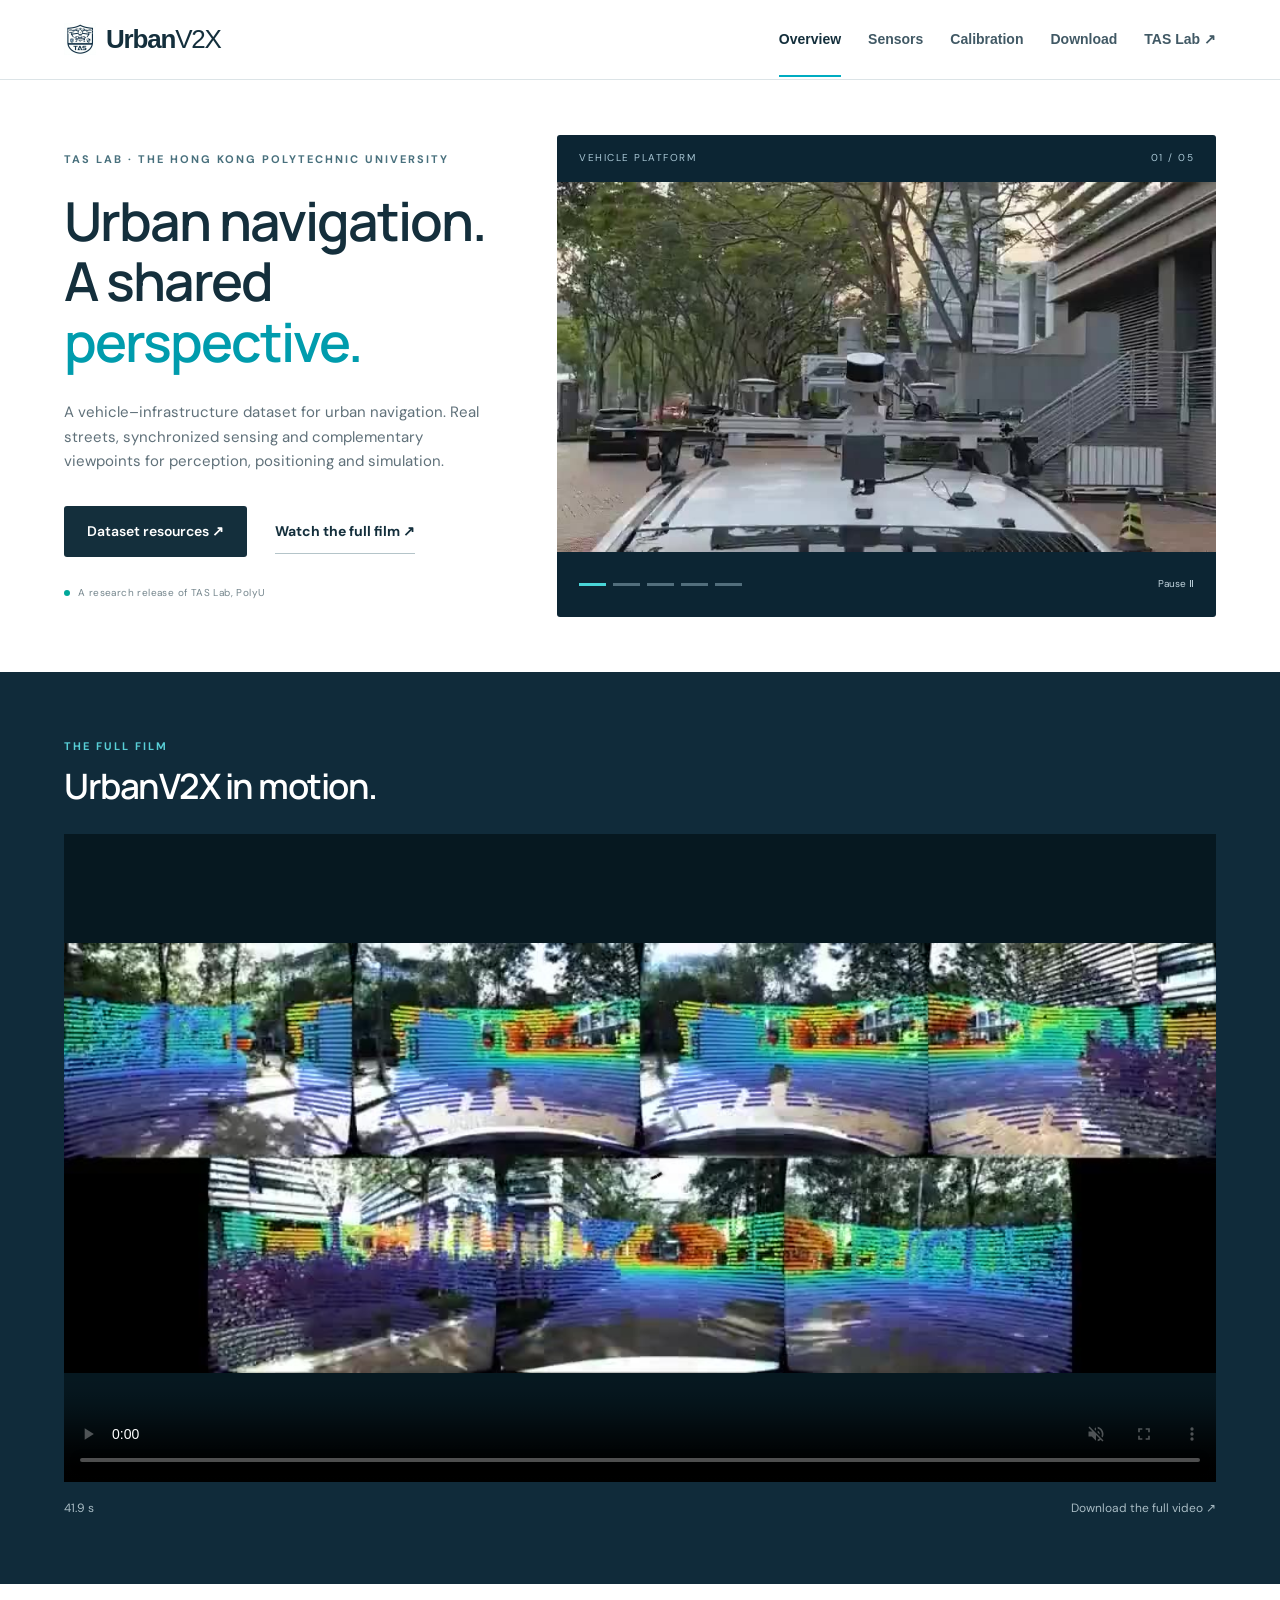
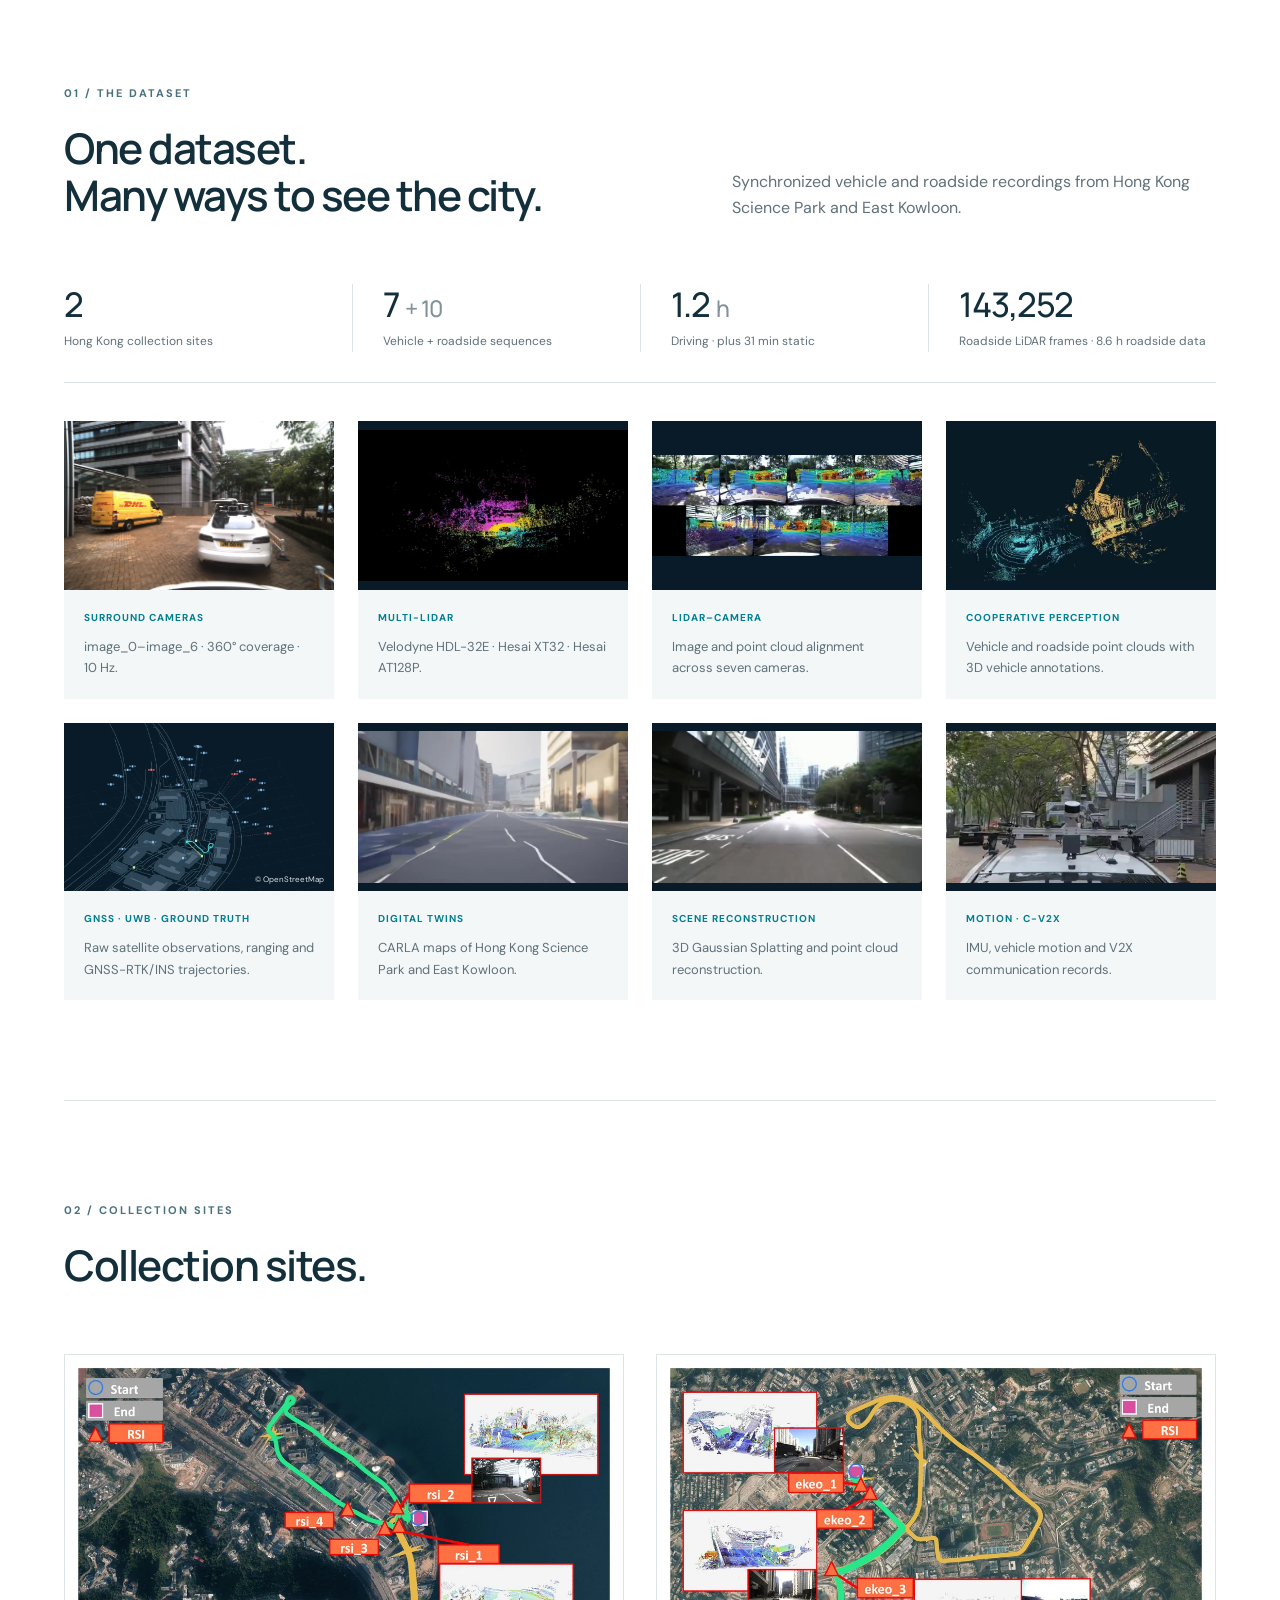
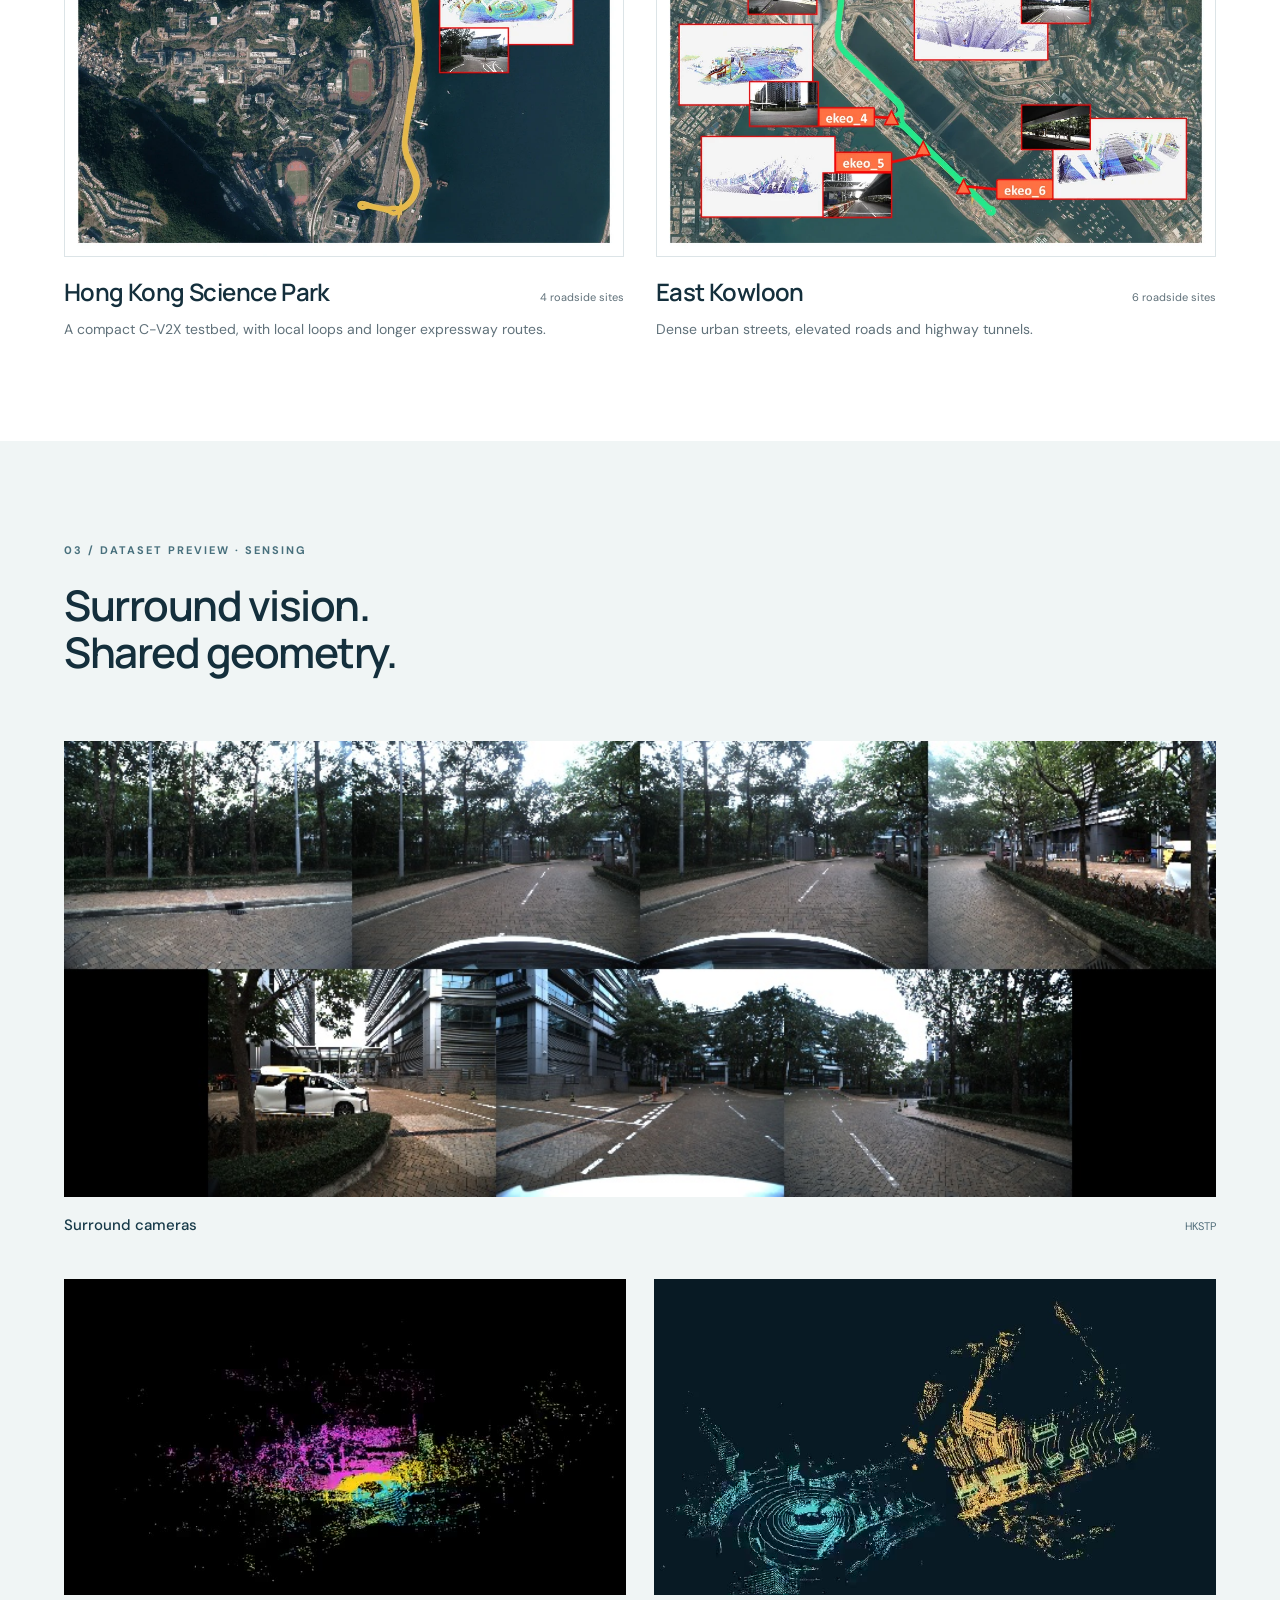
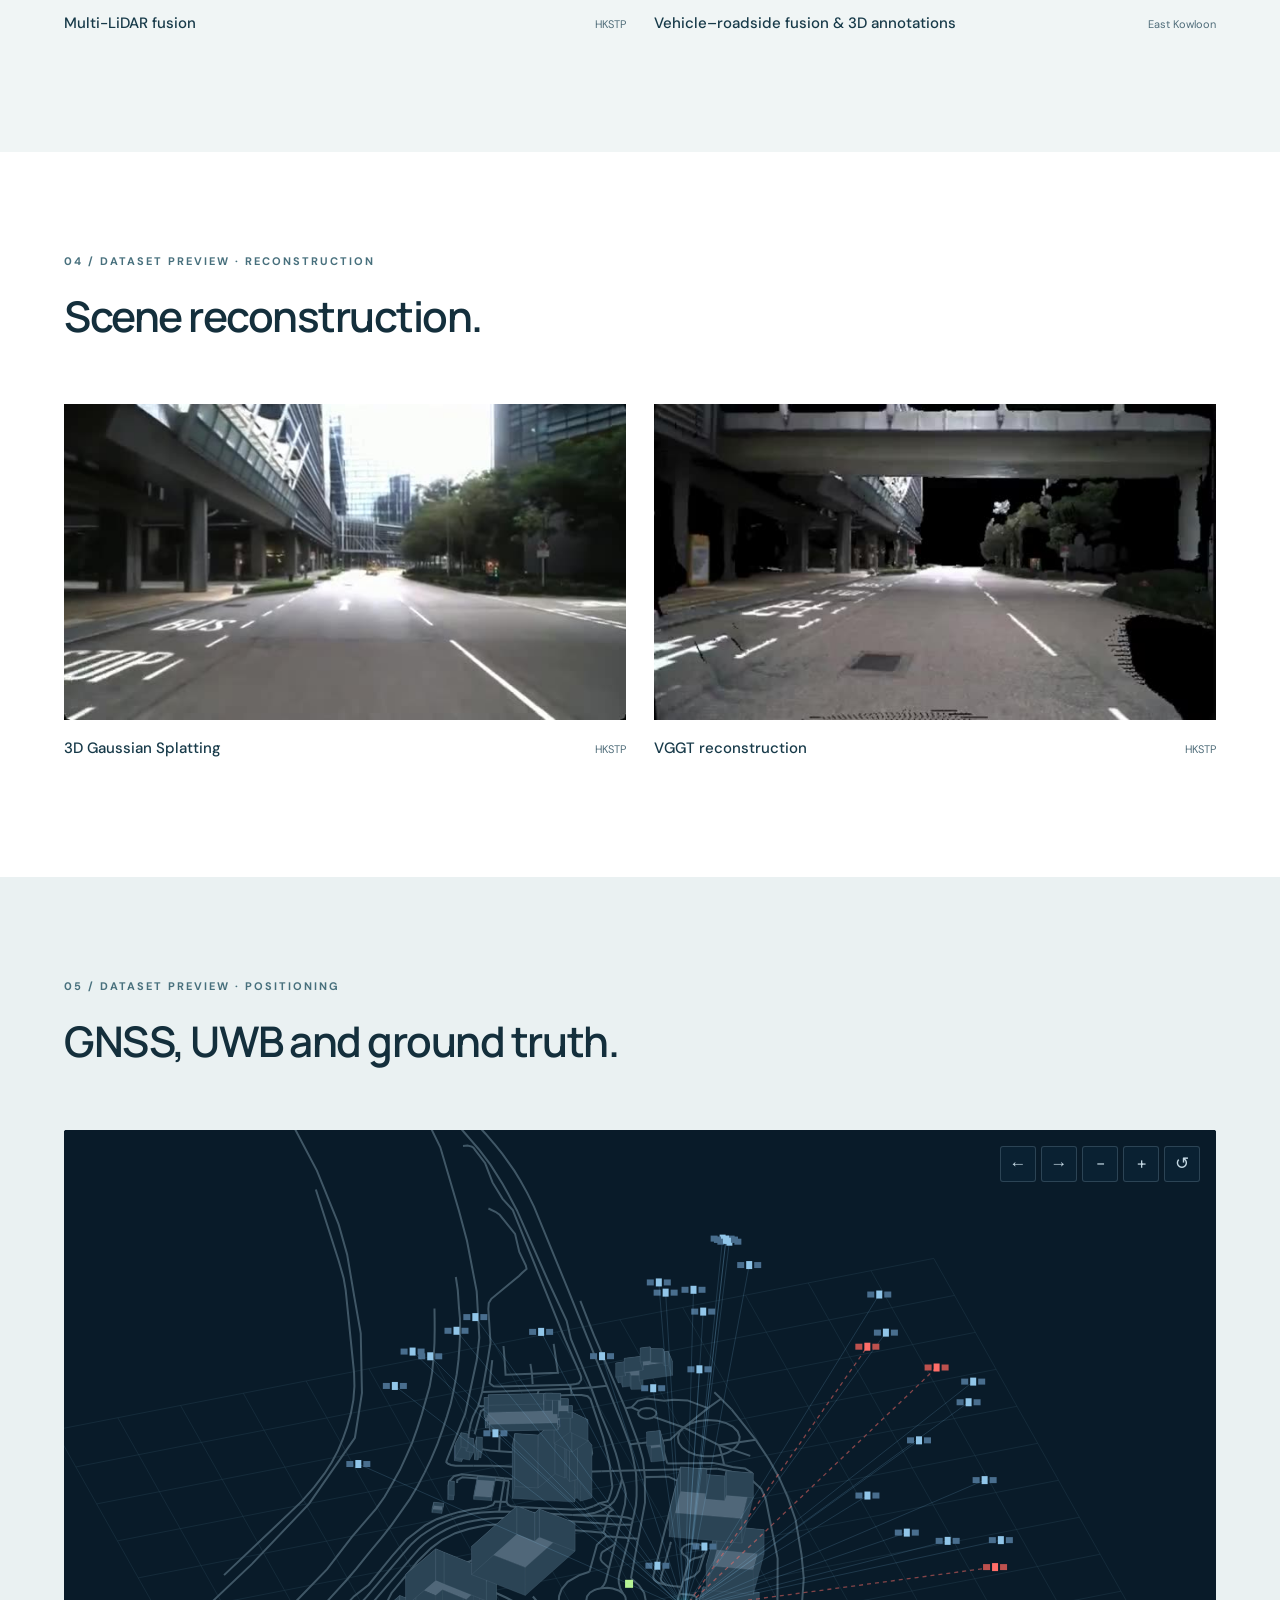
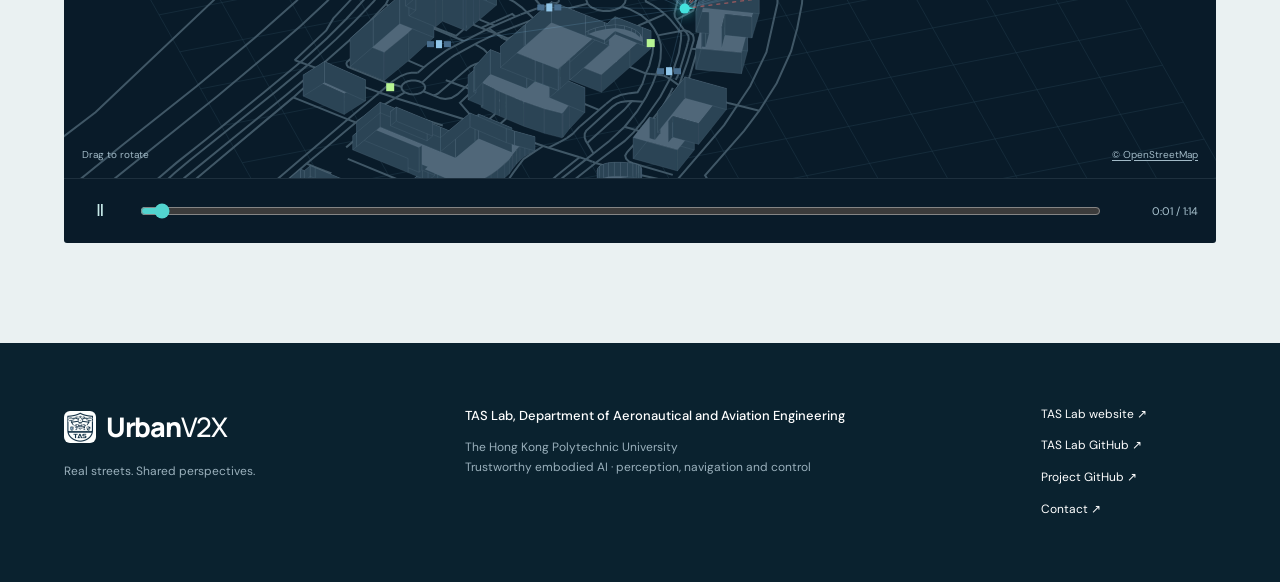
==== commit 72efc2b9: "Update UrbanV2X dataset website and optimize media loading" ====
--- a/index.html
+++ b/index.html
@@ -32,7 +32,6 @@
         <a href="./calibration/">Calibration</a>
         <a href="./download/">Download</a>
         <a href="https://polyu-taslab.github.io/" target="_blank" rel="noopener noreferrer">TAS Lab ↗</a>
-        <a class="site-navigation-paper" href="https://www.overleaf.com/2516394827fhbggmhfvhjr#03cc03" target="_blank" rel="noopener noreferrer">Read the paper ↗</a>
       </nav>
     </div>
   </header>
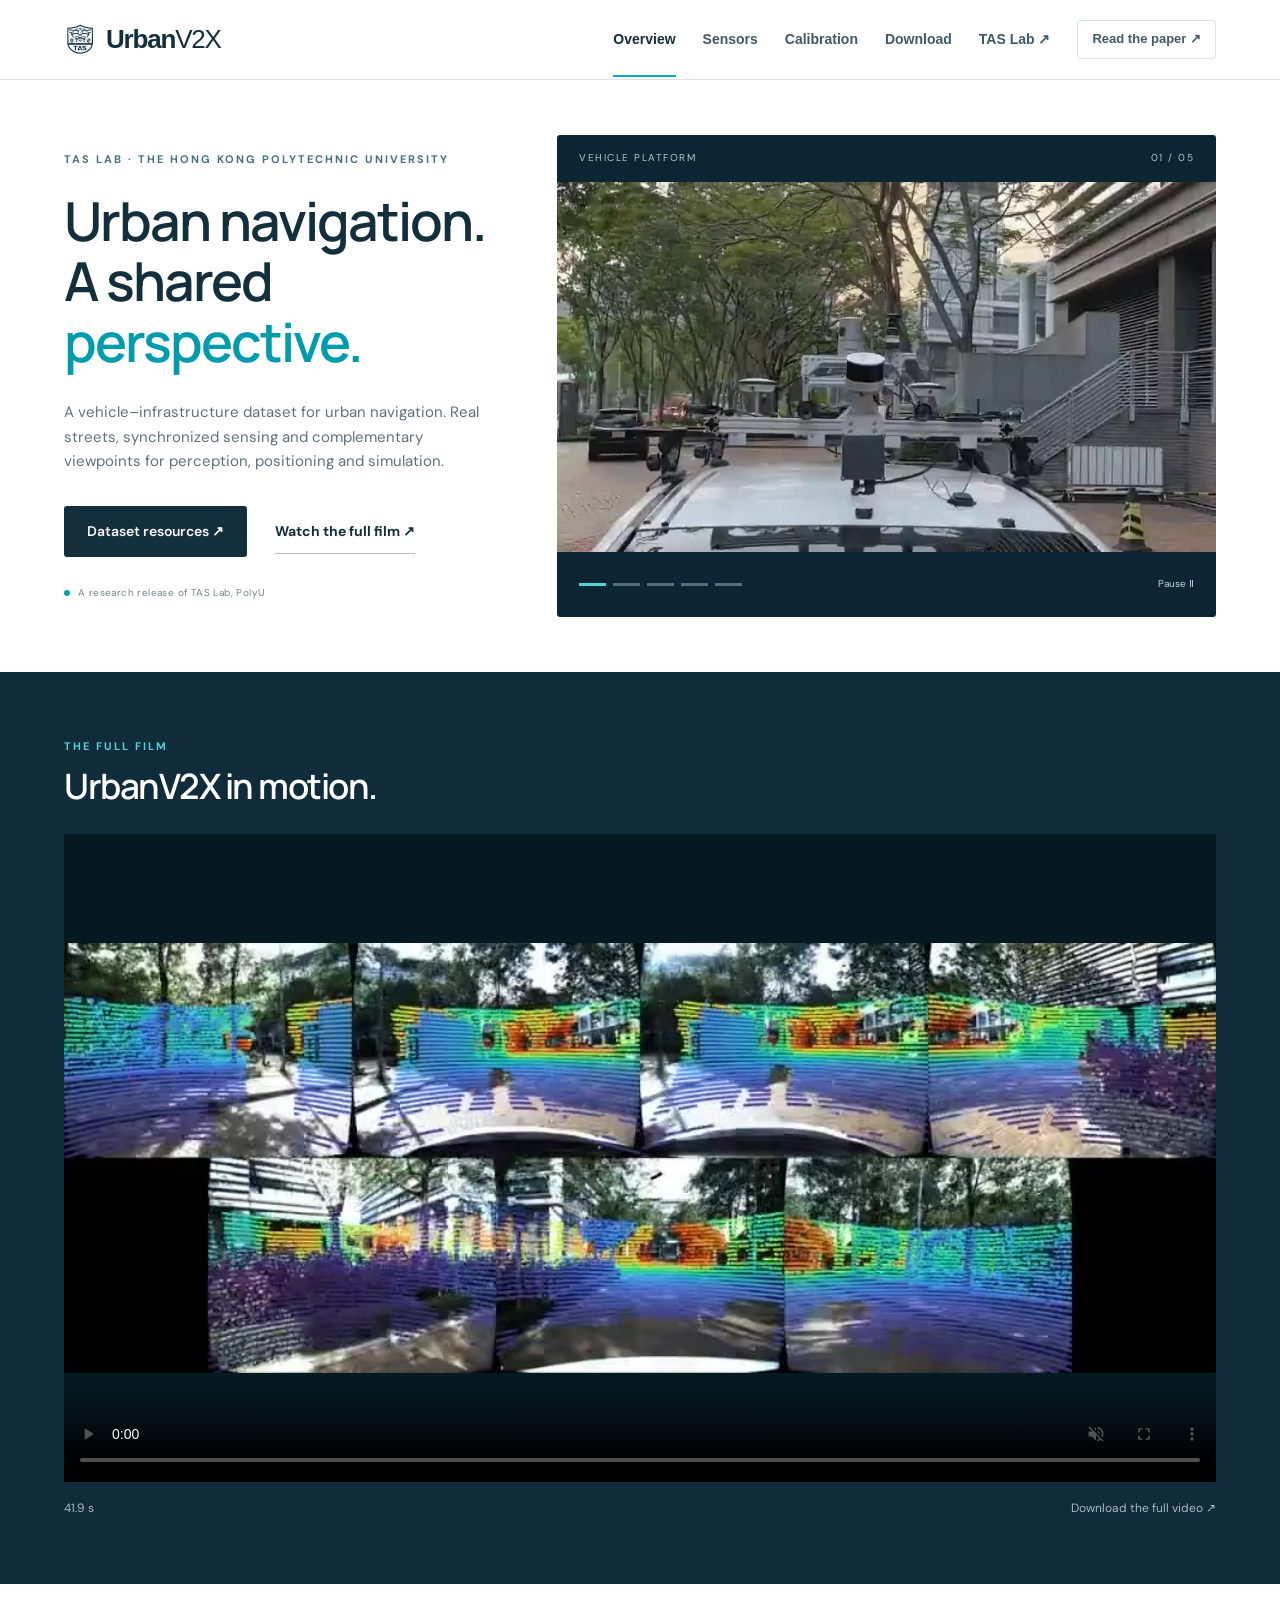
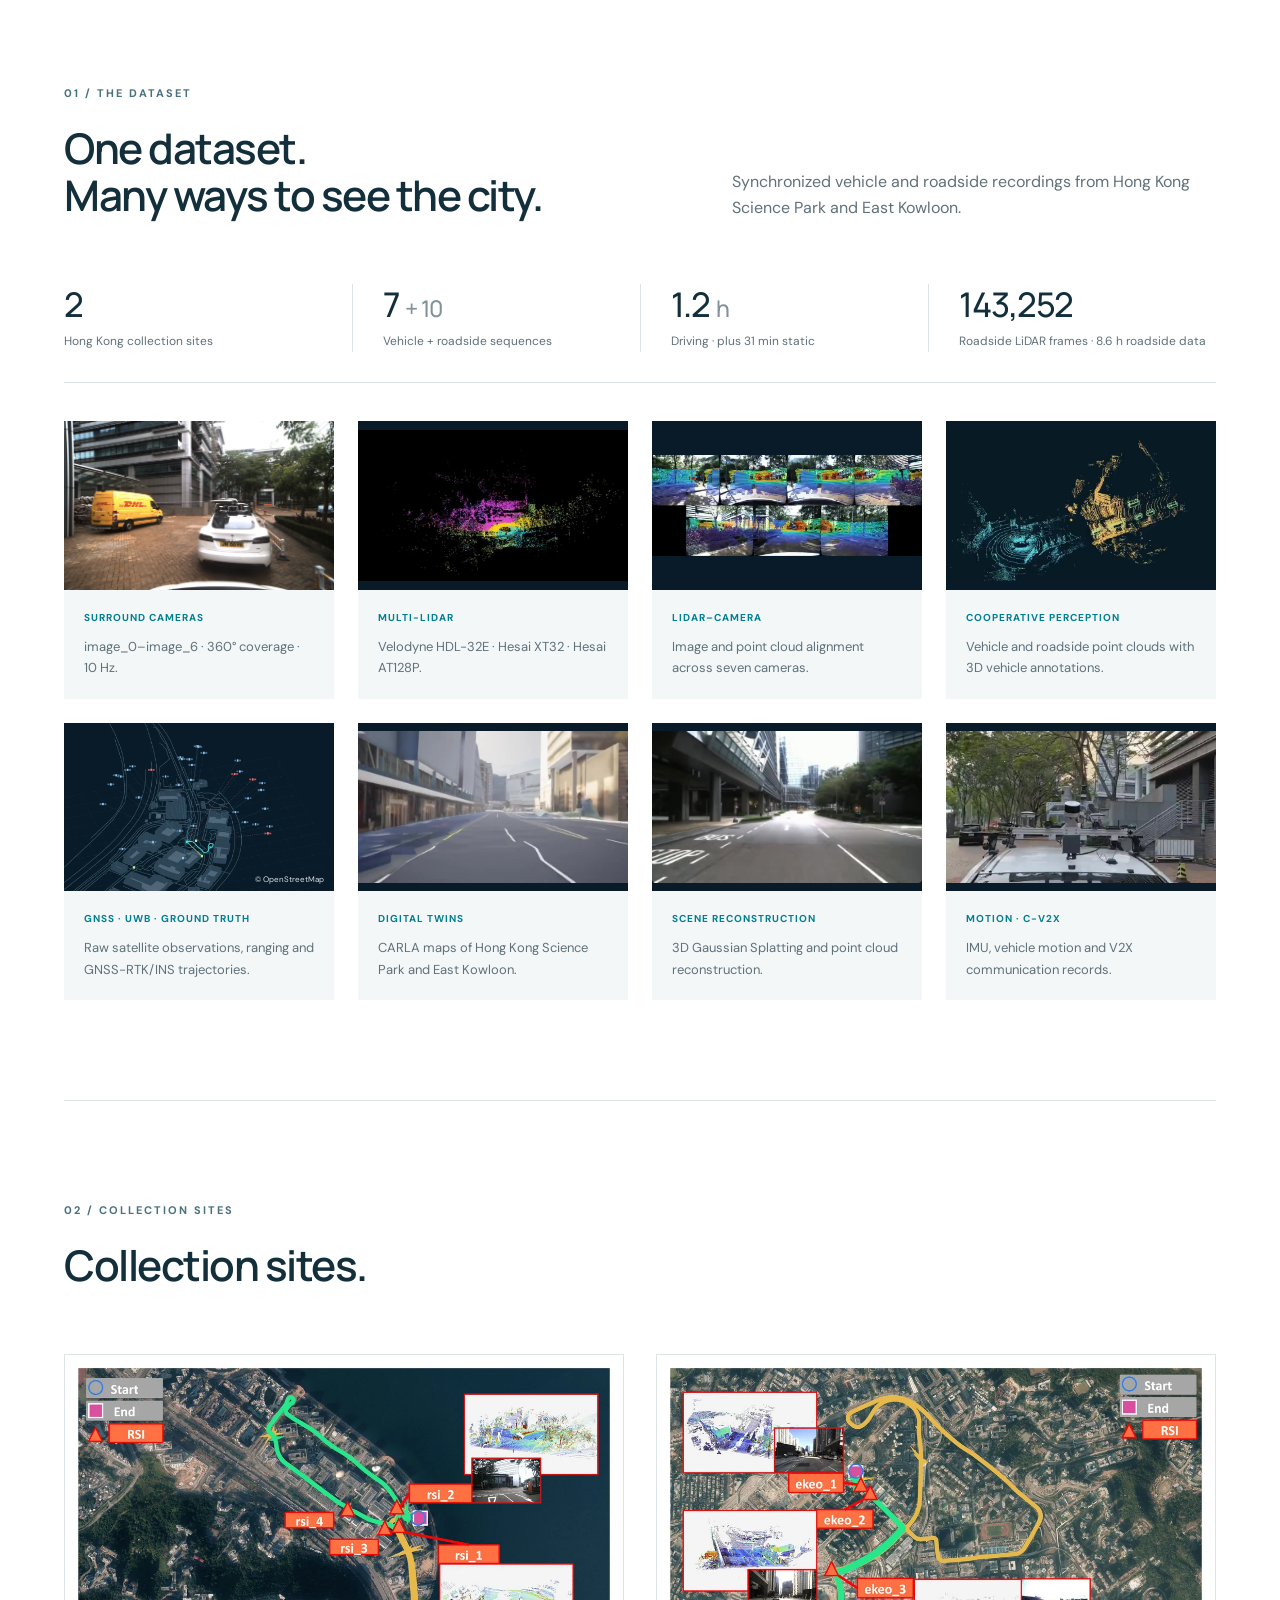
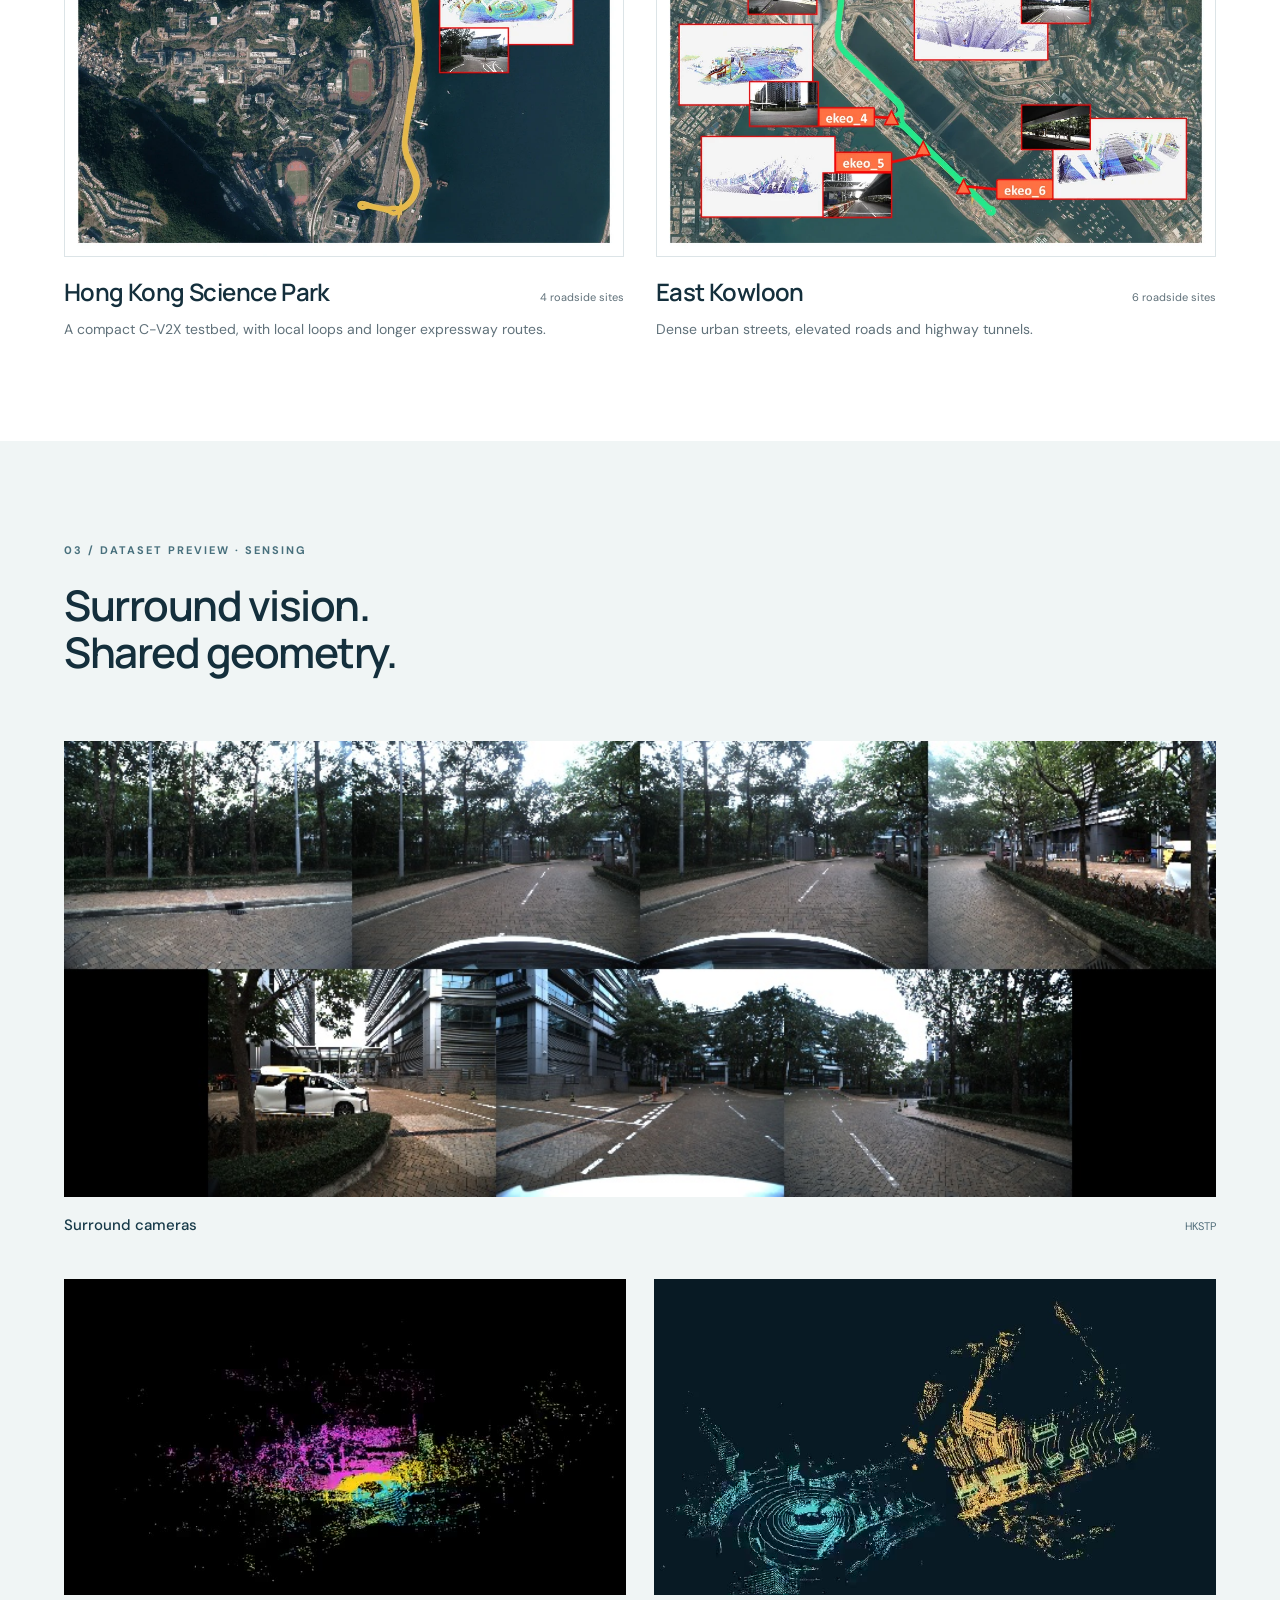
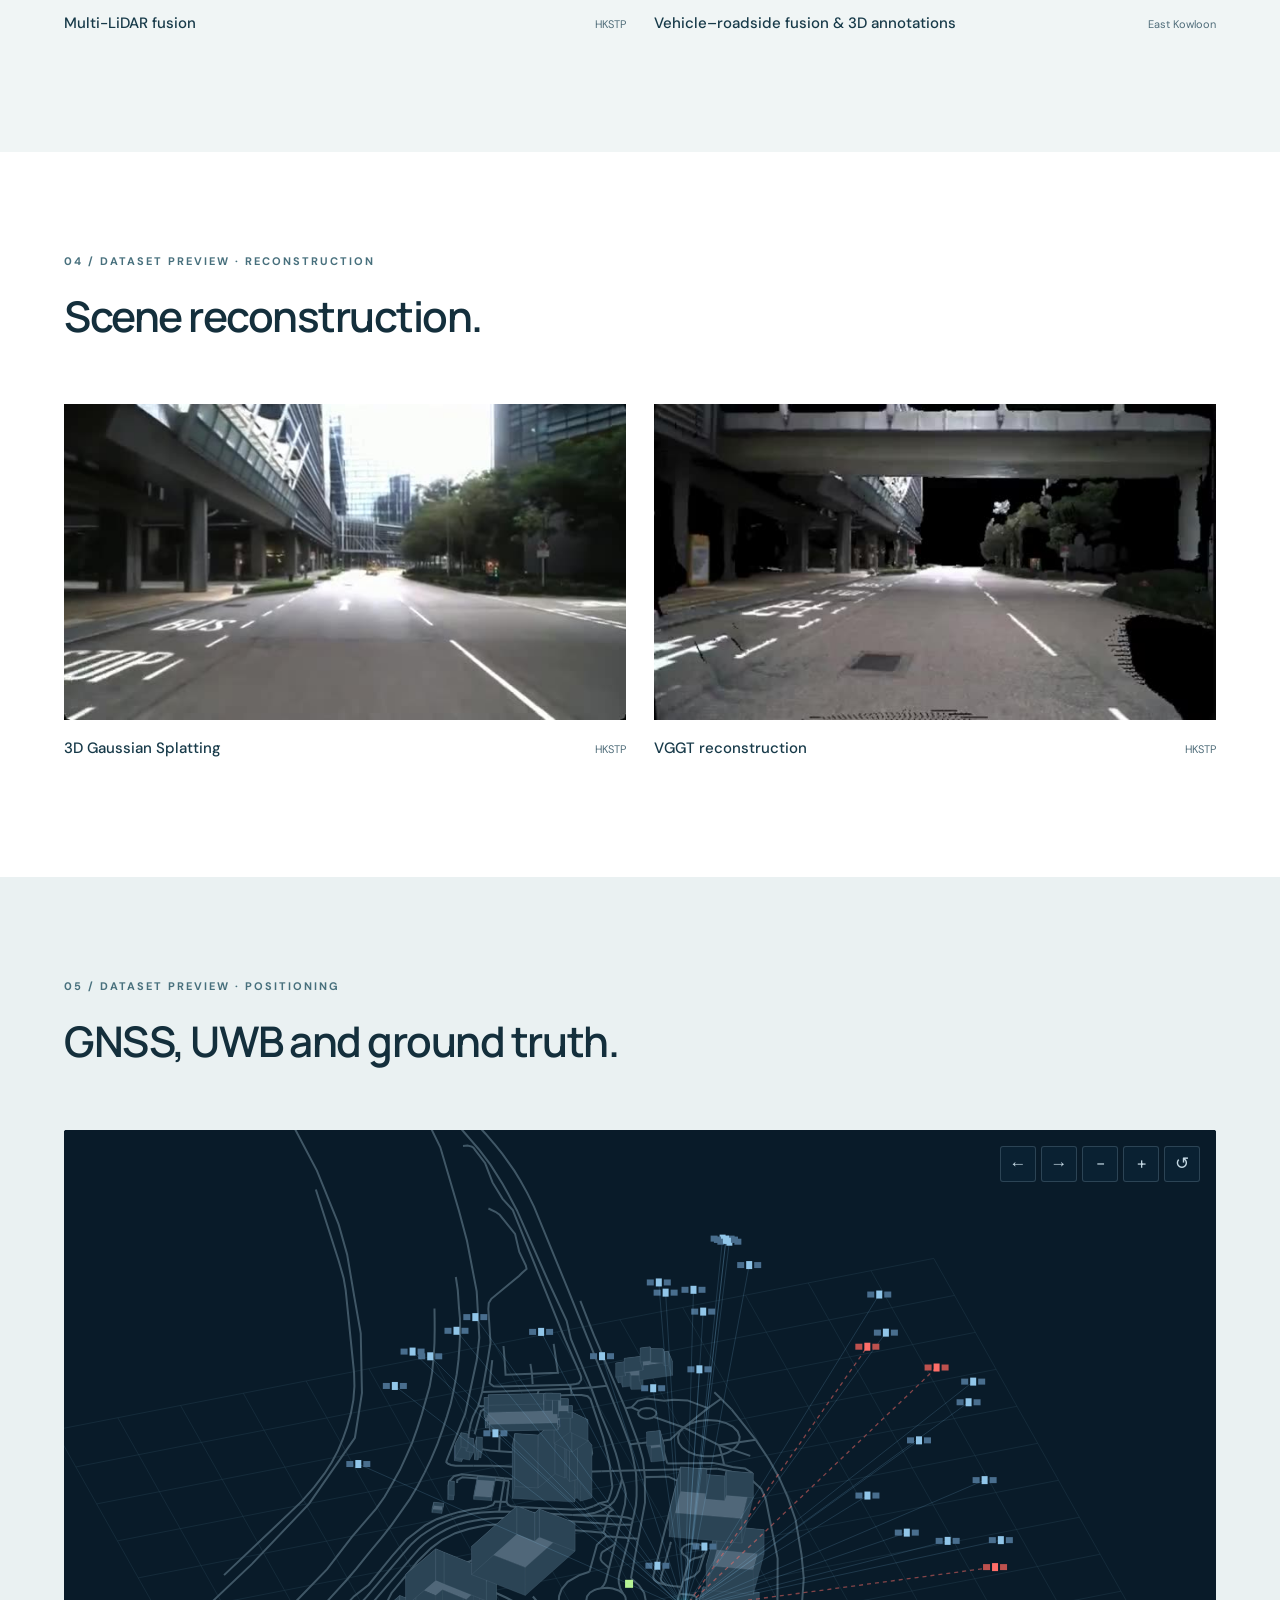
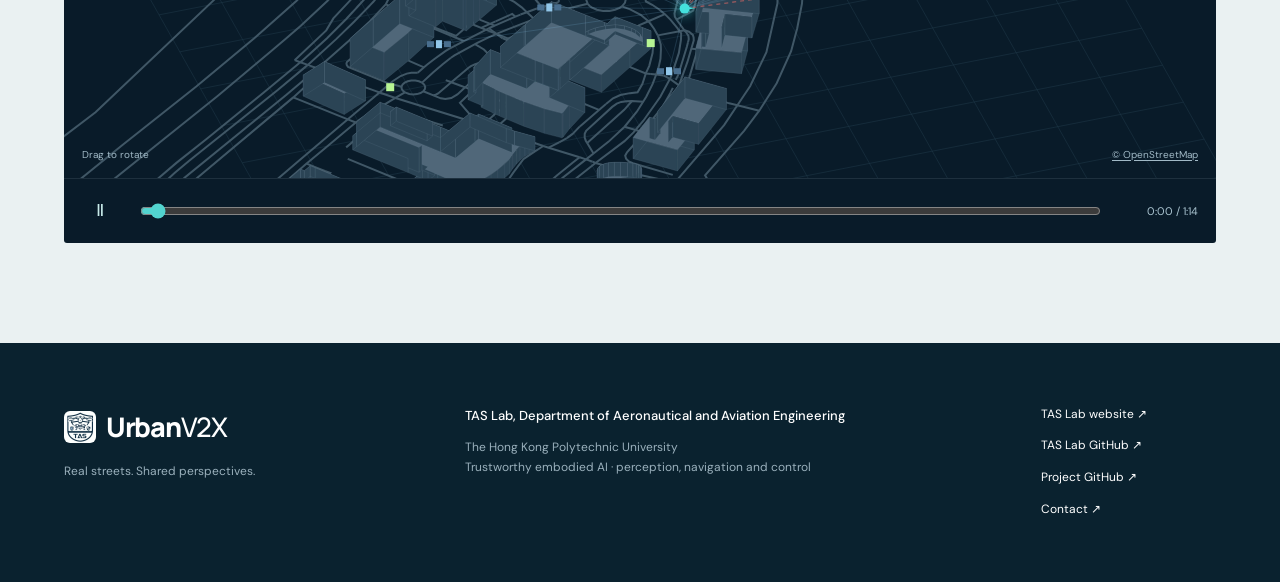
==== commit b98aff05: "Merge UrbanV2X website update from Qijun (#22) Update UrbanV2X website and optimize media loading" ====
--- a/index.html
+++ b/index.html
@@ -32,6 +32,7 @@
         <a href="./calibration/">Calibration</a>
         <a href="./download/">Download</a>
         <a href="https://polyu-taslab.github.io/" target="_blank" rel="noopener noreferrer">TAS Lab ↗</a>
+        <a class="site-navigation-paper" href="https://www.overleaf.com/2516394827fhbggmhfvhjr#03cc03" target="_blank" rel="noopener noreferrer">Read the paper ↗</a>
       </nav>
     </div>
   </header>
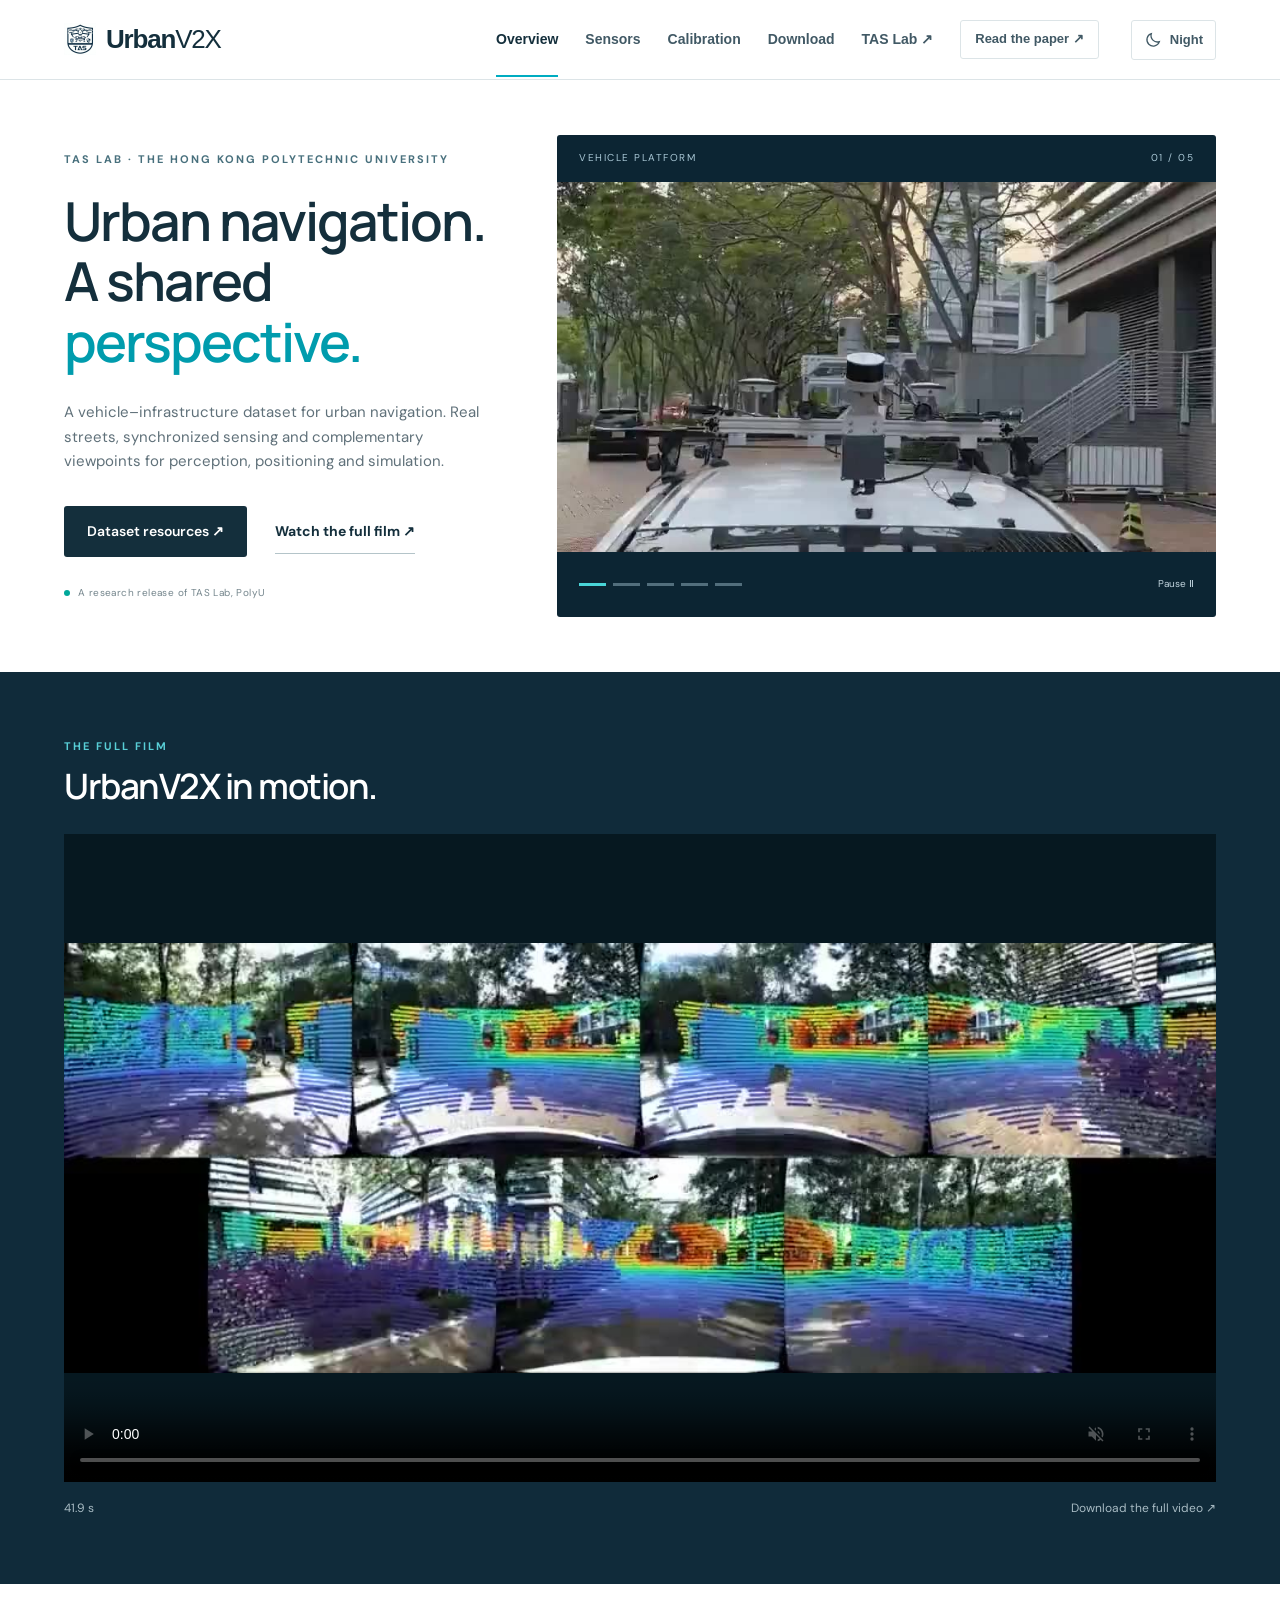
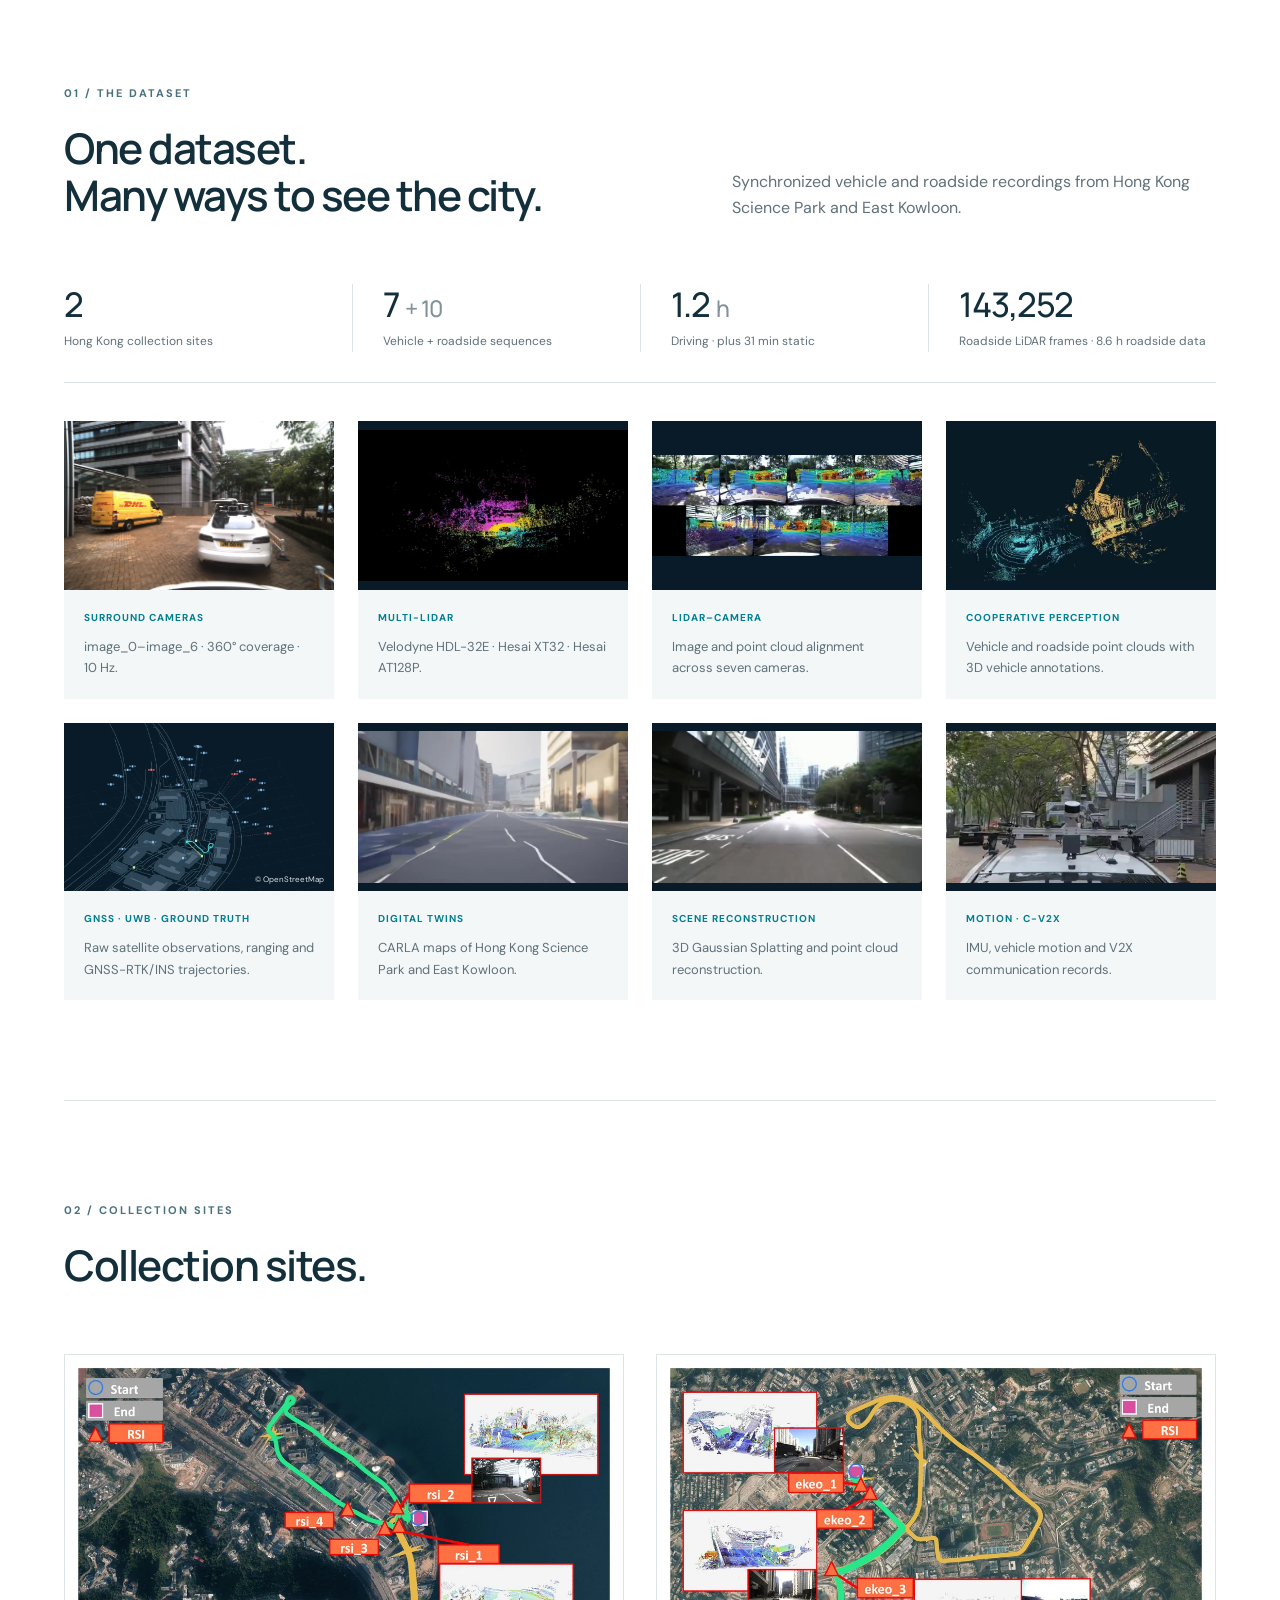
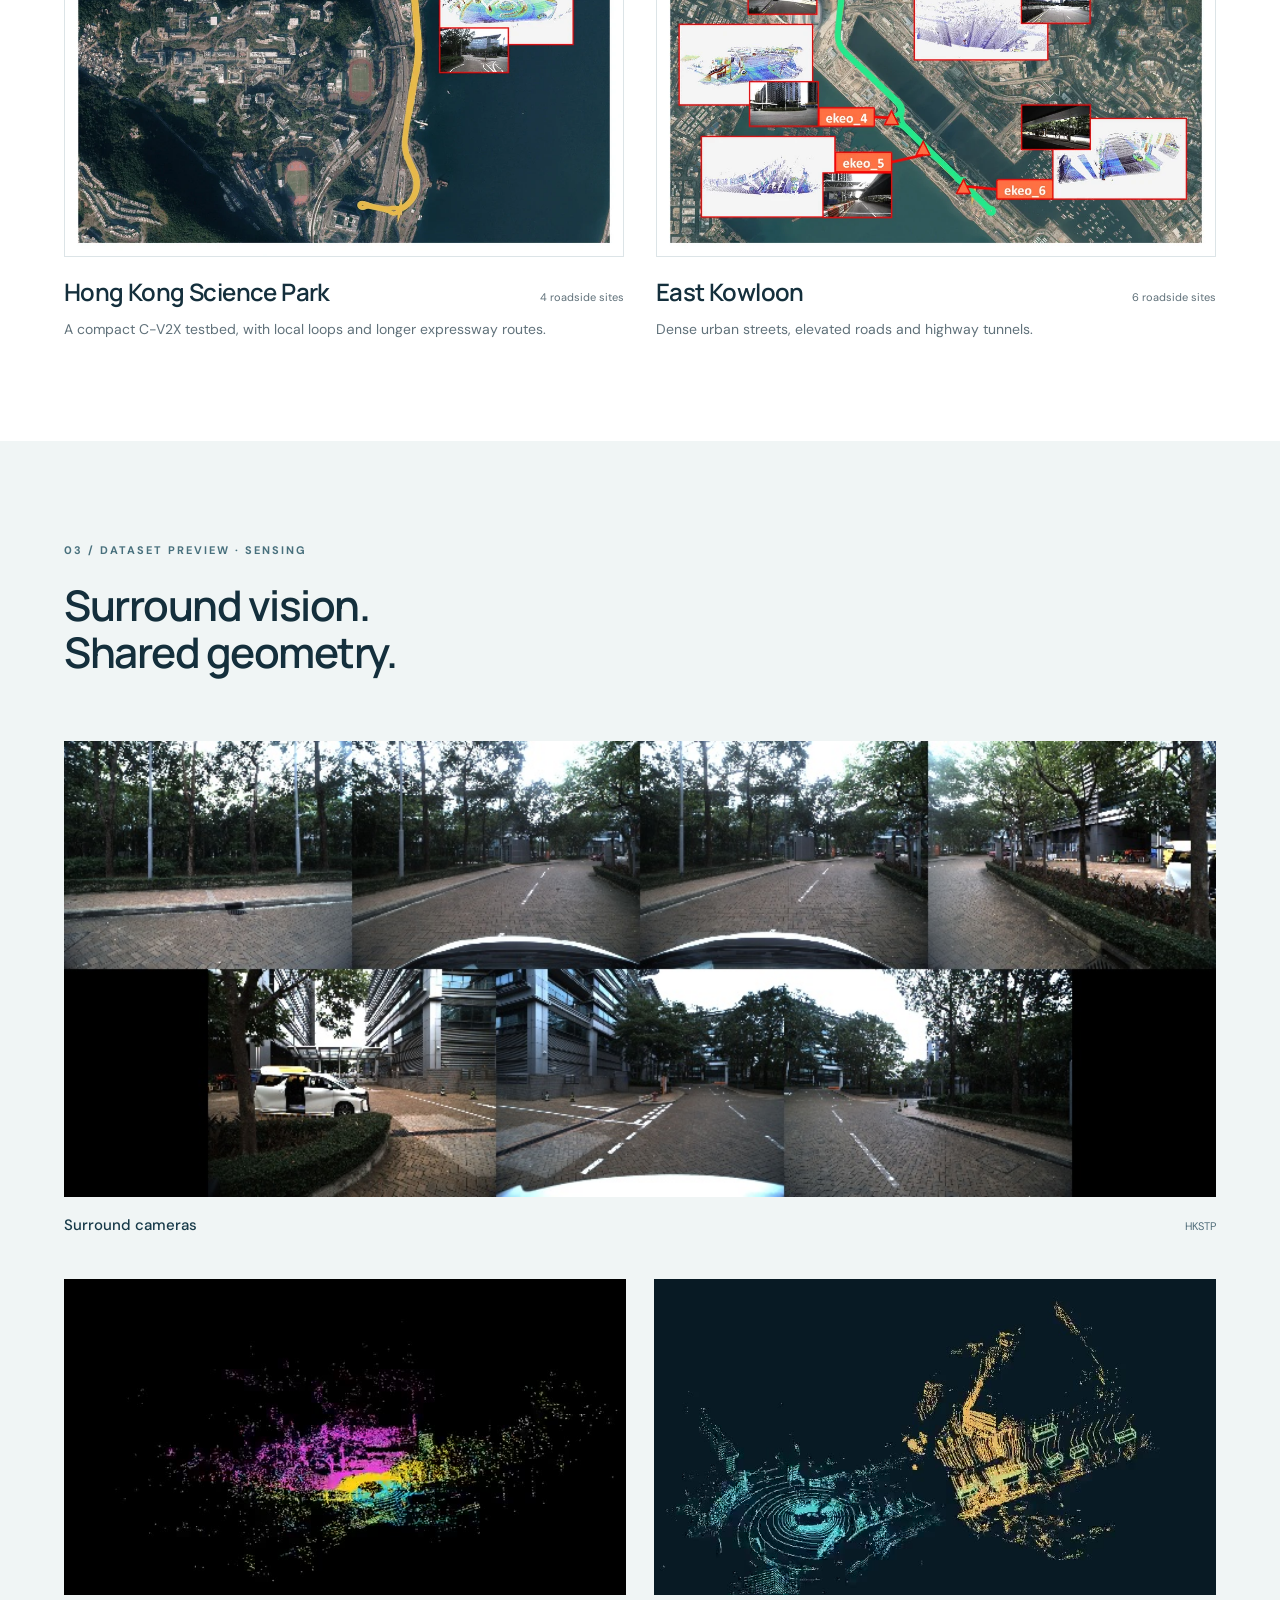
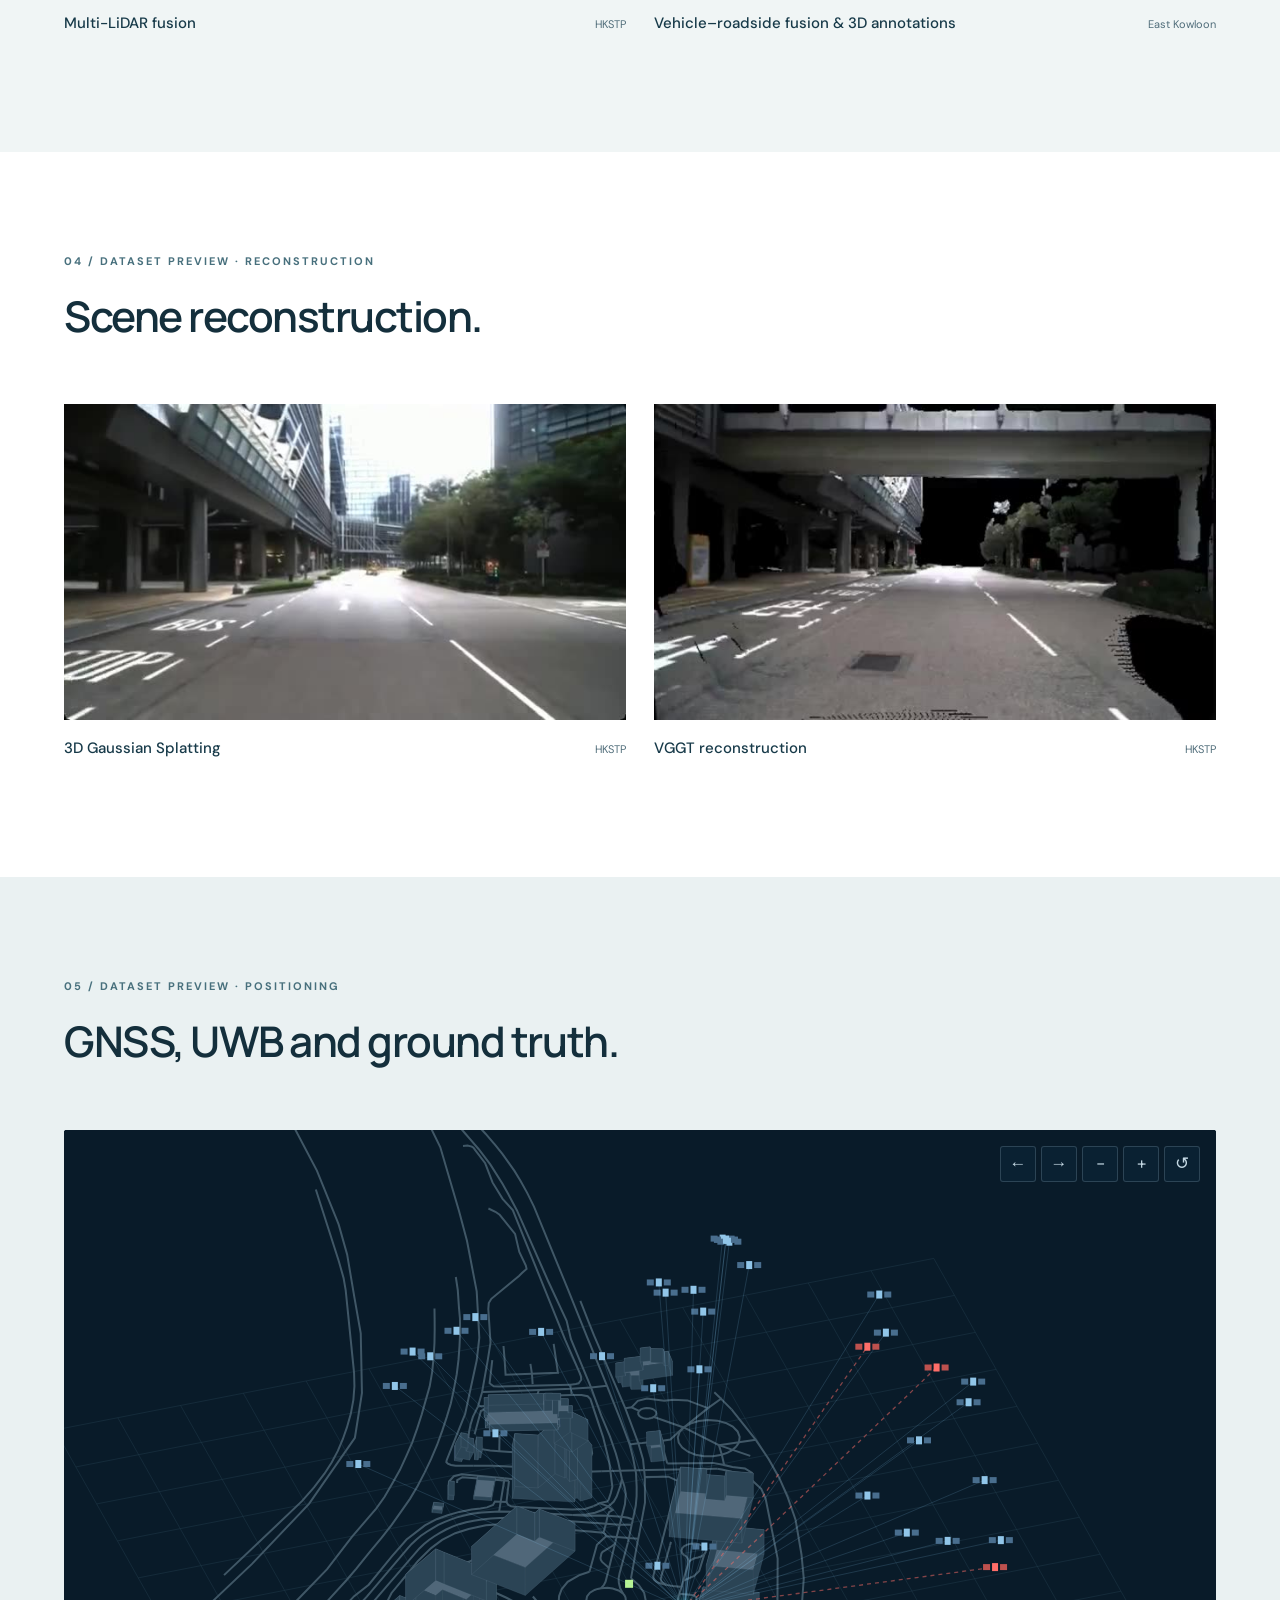
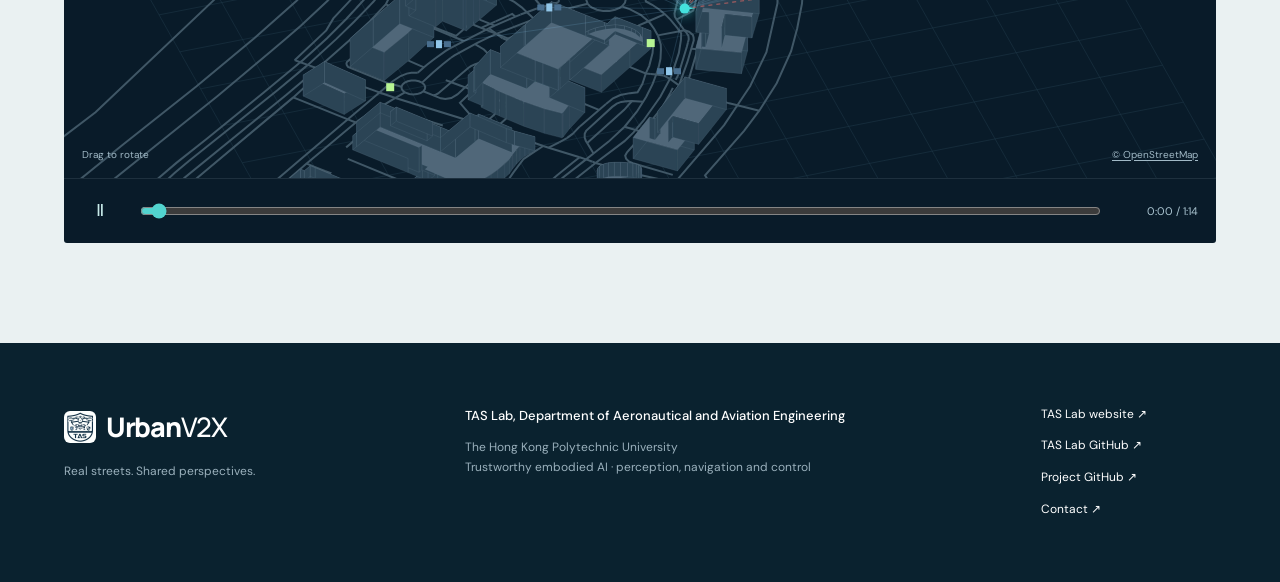
==== commit 02eb6a83: "Add day and night themes and resume videos when visible" ====
--- a/index.html
+++ b/index.html
@@ -14,18 +14,28 @@
   <link rel="icon" href="assets/img/taslab-icon.jpg">
   <link rel="stylesheet" href="./assets/css/urbanv2x.css">
   <script defer src="./assets/js/urbanv2x.js"></script>
-  <script defer src="./assets/js/overview.js"></script>
+  <script defer src="./assets/js/overview.js?v=20261111-theme"></script>
   <script defer src="./assets/js/positioning.js"></script>
   <link rel="stylesheet" href="./assets/css/positioning.css">
   <link rel="stylesheet" href="./assets/css/overview.css">
-  <link rel="stylesheet" href="./assets/css/navigation.css">
+  <script data-theme-init>
+    (() => {
+      let theme;
+      try { theme = localStorage.getItem('urbanv2x-theme'); } catch (_) {}
+      if (theme !== 'light' && theme !== 'dark') theme = matchMedia('(prefers-color-scheme: dark)').matches ? 'dark' : 'light';
+      document.documentElement.dataset.theme = theme;
+      document.documentElement.style.colorScheme = theme;
+      document.querySelector('meta[name="theme-color"]')?.setAttribute('content', theme === 'dark' ? '#0b1822' : '#ffffff');
+    })();
+  </script>
+  <link rel="stylesheet" href="./assets/css/navigation.css?v=20261111-theme">
+  <link rel="stylesheet" href="./assets/css/theme.css?v=20261111-theme">
 </head>
 <body>
   <a class="skip" href="#main">Skip to content</a>
   <header class="site-navigation">
     <div class="site-navigation-inner">
       <a class="site-navigation-brand" href="./index.html" aria-label="UrbanV2X home"><img src="./assets/img/taslab-icon.jpg" alt="TAS Lab"><span>Urban<span>V2X</span></span></a>
-      <button class="site-navigation-toggle" type="button" data-nav-toggle aria-label="Toggle navigation" aria-expanded="false" aria-controls="site-navigation-menu"><span aria-hidden="true"></span></button>
       <nav class="site-navigation-links" id="site-navigation-menu" data-nav-menu aria-label="Main navigation">
         <a href="./index.html" aria-current="page">Overview</a>
         <a href="./sensors/">Sensors</a>
@@ -34,6 +44,12 @@
         <a href="https://polyu-taslab.github.io/" target="_blank" rel="noopener noreferrer">TAS Lab ↗</a>
         <a class="site-navigation-paper" href="https://www.overleaf.com/2516394827fhbggmhfvhjr#03cc03" target="_blank" rel="noopener noreferrer">Read the paper ↗</a>
       </nav>
+      <button class="site-theme-toggle" type="button" data-theme-toggle aria-label="Switch to night mode" aria-pressed="false" title="Switch to night mode">
+        <svg class="theme-moon" width="18" height="18" viewBox="0 0 24 24" fill="none" stroke="currentColor" stroke-width="1.7" aria-hidden="true"><path d="M20.5 14.2A8.5 8.5 0 0 1 9.8 3.5a8.5 8.5 0 1 0 10.7 10.7Z"/></svg>
+        <svg class="theme-sun" width="18" height="18" viewBox="0 0 24 24" fill="none" stroke="currentColor" stroke-width="1.7" stroke-linecap="round" aria-hidden="true"><circle cx="12" cy="12" r="4"/><path d="M12 2v2m0 16v2M2 12h2m16 0h2M4.9 4.9l1.4 1.4m11.4 11.4 1.4 1.4m0-14.2-1.4 1.4M6.3 17.7l-1.4 1.4"/></svg>
+        <span data-theme-label>Night</span>
+      </button>
+      <button class="site-navigation-toggle" type="button" data-nav-toggle aria-label="Toggle navigation" aria-expanded="false" aria-controls="site-navigation-menu"><span aria-hidden="true"></span></button>
     </div>
   </header>
 
@@ -84,6 +100,6 @@
     <div><strong>TAS Lab, Department of Aeronautical and Aviation Engineering</strong><p>The Hong Kong Polytechnic University<br>Trustworthy embodied AI · perception, navigation and control</p></div>
     <div><a href="https://polyu-taslab.github.io/" target="_blank" rel="noopener noreferrer">TAS Lab website ↗</a><a href="https://github.com/polyu-taslab" target="_blank" rel="noopener noreferrer">TAS Lab GitHub ↗</a><a href="https://github.com/PolyU-TASLAB/UrbanV2X" target="_blank" rel="noopener noreferrer">Project GitHub ↗</a><a href="mailto:darren.huang@polyu.edu.hk">Contact ↗</a></div>
   </footer>
-  <script src="./assets/js/site.js" defer></script>
+  <script src="./assets/js/site.js?v=20261111-theme" defer></script>
 </body>
 </html>
--- a/assets/css/navigation.css
+++ b/assets/css/navigation.css
@@ -16,4 +16,4 @@
 .site-navigation-toggle span::before{top:-6px}.site-navigation-toggle span::after{top:6px}
 .site-navigation a:focus-visible,.site-navigation button:focus-visible{outline:2px solid #00acc1;outline-offset:4px}
 @media(max-width:1000px){.site-navigation-links{gap:18px}.site-navigation-inner{gap:20px}}
-@media(max-width:860px){.site-navigation{height:70px}.site-navigation-inner{width:90%}.site-navigation-brand{font-size:25px}.site-navigation-toggle{display:flex}.site-navigation-links{display:none;position:absolute;top:70px;left:0;right:0;margin:0;padding:14px 5% 20px;background:white;border-bottom:1px solid #dce4e7;box-shadow:0 12px 20px #102b3a0a;gap:0;align-items:stretch}.site-navigation-links.is-open{display:flex;flex-direction:column}.site-navigation-links>a{padding:13px 0;width:100%}.site-navigation-links>a[aria-current="page"]{border-bottom-color:transparent;color:#007f90}.site-navigation-links>a.site-navigation-paper{margin-top:10px;padding:11px 14px;text-align:center}}
+@media(max-width:1000px){.site-navigation{height:70px}.site-navigation-inner{width:90%}.site-navigation-brand{font-size:25px}.site-navigation-toggle{display:flex}.site-navigation-links{display:none;position:absolute;top:70px;left:0;right:0;margin:0;padding:14px 5% 20px;background:white;border-bottom:1px solid #dce4e7;box-shadow:0 12px 20px #102b3a0a;gap:0;align-items:stretch}.site-navigation-links.is-open{display:flex;flex-direction:column}.site-navigation-links>a{padding:13px 0;width:100%}.site-navigation-links>a[aria-current="page"]{border-bottom-color:transparent;color:#007f90}.site-navigation-links>a.site-navigation-paper{margin-top:10px;padding:11px 14px;text-align:center}}
--- a/assets/css/theme.css
+++ b/assets/css/theme.css
@@ -0,0 +1,59 @@
+.site-theme-toggle{display:inline-flex;align-items:center;justify-content:center;gap:8px;flex-shrink:0;min-width:40px;height:40px;padding:0 12px;border:1px solid #dce4e7;border-radius:3px;background:transparent;color:#415965;font:600 13px Arial,sans-serif;cursor:pointer}
+.site-theme-toggle:hover{color:#007f90;border-color:#00acc1}
+.site-theme-toggle svg{flex-shrink:0}
+.theme-sun{display:none}
+[data-theme="dark"] .theme-sun{display:block}
+[data-theme="dark"] .theme-moon{display:none}
+@media(max-width:1100px){.site-theme-toggle{width:40px;padding:0}.site-theme-toggle [data-theme-label]{display:none}.site-navigation-inner{gap:18px}.site-navigation-links{gap:18px}}
+@media(max-width:1000px){.site-theme-toggle{margin-left:auto}.site-navigation-inner{gap:12px}.site-navigation-links{gap:0}}
+
+html[data-theme="dark"]{--ink:#e8f1f5;--ink-soft:#b1c5cf;--muted:#aec2cc;--line:#304652;--surface:#132936;--surface-blue:#18313e;--pale:#132936;--cyan:#54d6d5;--cyan-bright:#66ded8;--blue:#82baff;color-scheme:dark}
+html[data-theme="dark"] body{background:#0b1822;color:var(--ink)}
+html[data-theme="dark"] a{color:#8dc3ff}
+html[data-theme="dark"] a:hover{color:#7ee9e1}
+html[data-theme="dark"] .site-navigation{background:#0c1d28f5;border-color:var(--line)}
+html[data-theme="dark"] .site-navigation-brand,
+html[data-theme="dark"] .site-navigation-links>a{color:var(--ink)}
+html[data-theme="dark"] .site-navigation-brand img{background:white;border-radius:3px}
+html[data-theme="dark"] .site-navigation-links>a[aria-current="page"],
+html[data-theme="dark"] .site-navigation-links>a:hover{color:var(--cyan)}
+html[data-theme="dark"] .site-navigation-links>a.site-navigation-paper,
+html[data-theme="dark"] .site-theme-toggle,
+html[data-theme="dark"] .site-navigation-toggle{border-color:var(--line);background:transparent;color:var(--ink)}
+html[data-theme="dark"] .site-theme-toggle:hover{border-color:var(--cyan);color:var(--cyan)}
+html[data-theme="dark"] .eyebrow,
+html[data-theme="dark"] .card-copy h3,
+html[data-theme="dark"] .site-tag{color:#68dcd7}
+html[data-theme="dark"] .hero h1 em{color:#68dcd7}
+html[data-theme="dark"] .hero-note,
+html[data-theme="dark"] .stats small,
+html[data-theme="dark"] .tags span,
+html[data-theme="dark"] .dataset-showcase figcaption,
+html[data-theme="dark"] .map-credit{color:var(--muted)}
+html[data-theme="dark"] .dataset-showcase figcaption strong{color:var(--ink)}
+html[data-theme="dark"] .media-card,
+html[data-theme="dark"] .site-grid article,
+html[data-theme="dark"] .card,
+html[data-theme="dark"] .structure-key,
+html[data-theme="dark"] .sequence-card{background:#132733;border-color:var(--line)}
+html[data-theme="dark"] .overview,
+html[data-theme="dark"] .navigation-preview,
+html[data-theme="dark"] .cta{background:var(--surface)}
+html[data-theme="dark"] .latest-release{border-color:var(--line);border-left-color:var(--cyan)}
+html[data-theme="dark"] .table-wrap{background:#10232f;border-color:var(--line)}
+html[data-theme="dark"] th{background:#1b3340;color:#c5d7e1}
+html[data-theme="dark"] tbody th,
+html[data-theme="dark"] .sensor-specs tbody th{background:#142b37;color:var(--ink)}
+html[data-theme="dark"] .parameter-table summary{color:#8dc3ff}
+html[data-theme="dark"] .button{background:#63d8d3;color:#082731;border-color:#63d8d3}
+html[data-theme="dark"] .button:hover{background:#8aeee5;color:#082731}
+html[data-theme="dark"] .button-primary{background:#2362c5;border-color:#2362c5;color:white}
+html[data-theme="dark"] .button-primary:hover{background:#2c74df;color:white}
+html[data-theme="dark"] .button-outline,
+html[data-theme="dark"] .button-ghost-light{background:transparent;border-color:#567281;color:var(--ink)}
+html[data-theme="dark"] .button-outline:hover,
+html[data-theme="dark"] .button-ghost-light:hover{background:#1b3543;border-color:var(--cyan);color:var(--ink)}
+html[data-theme="dark"] .text-link{border-color:#567281}
+html[data-theme="dark"] .footer .brand,
+html[data-theme="dark"] footer strong{color:#e8f1f5}
+@media(max-width:1000px){html[data-theme="dark"] .site-navigation-links{background:#0c1d28;border-color:var(--line)}}
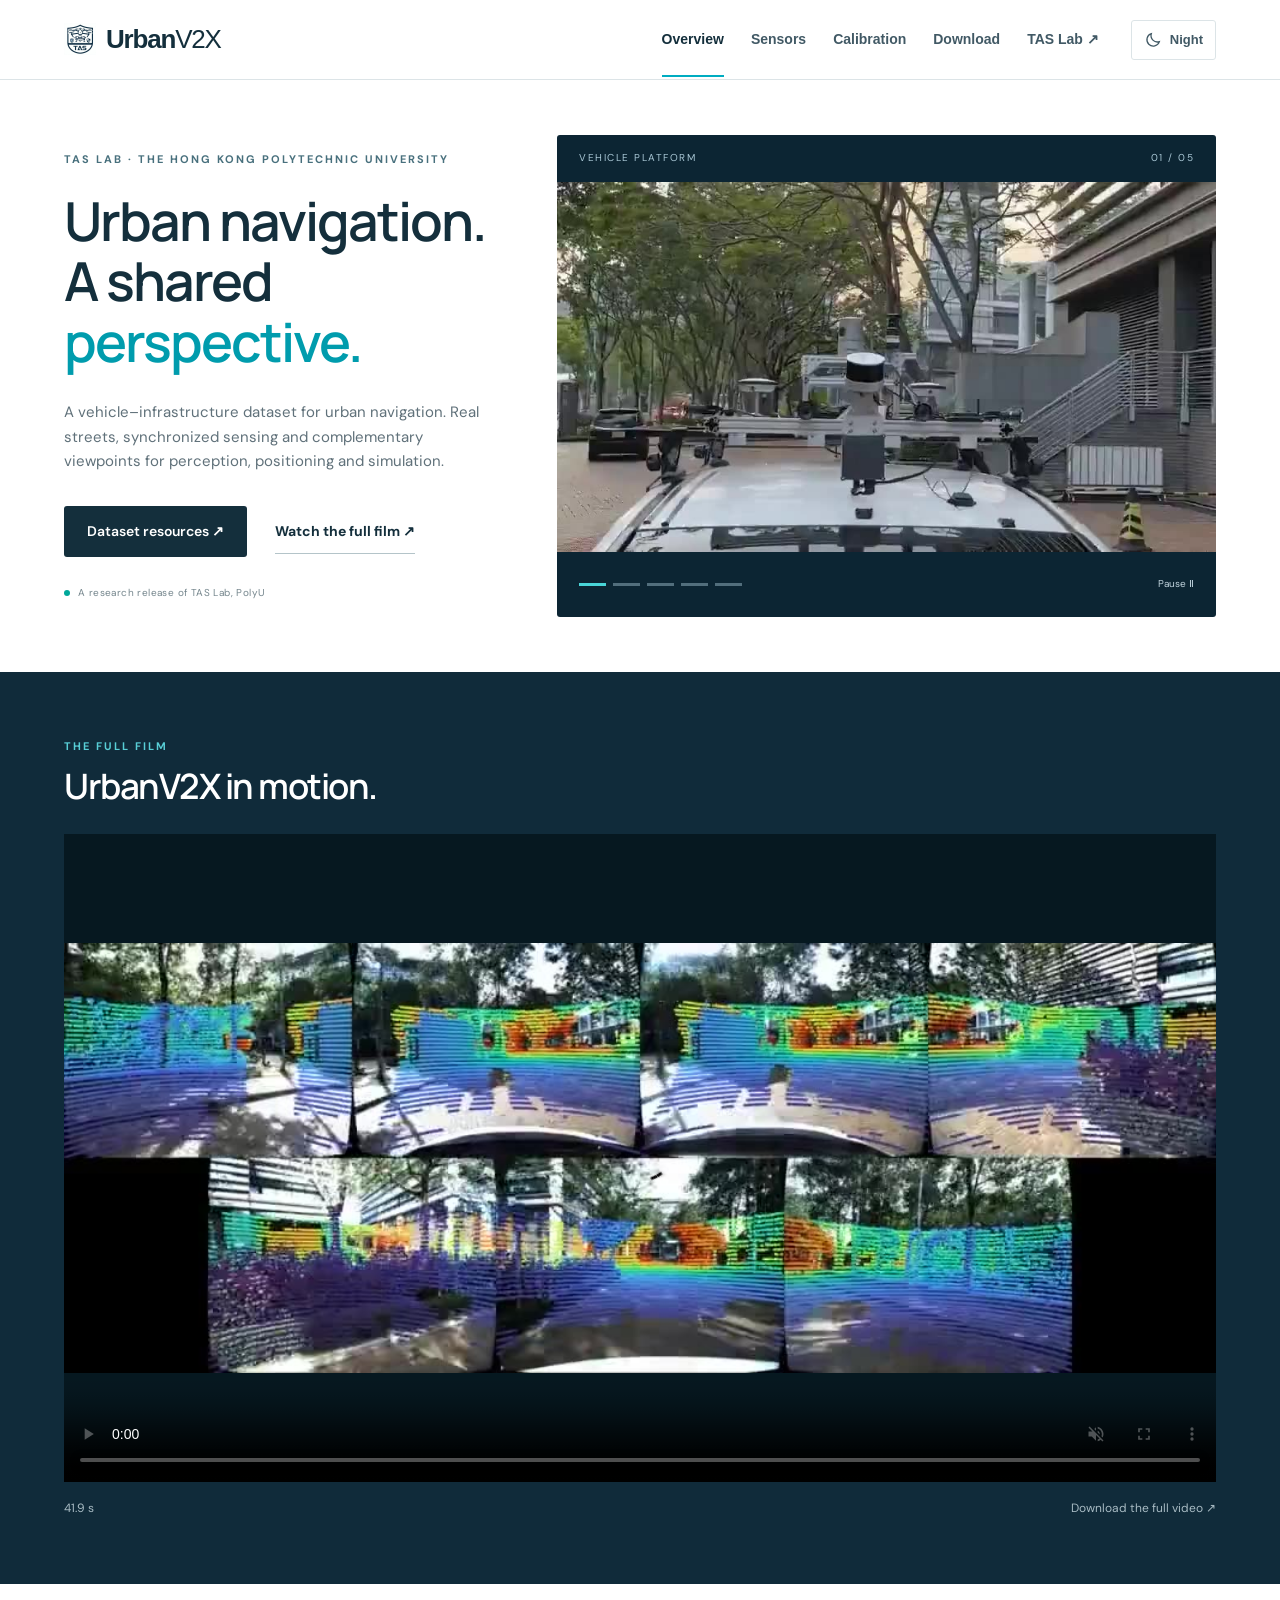
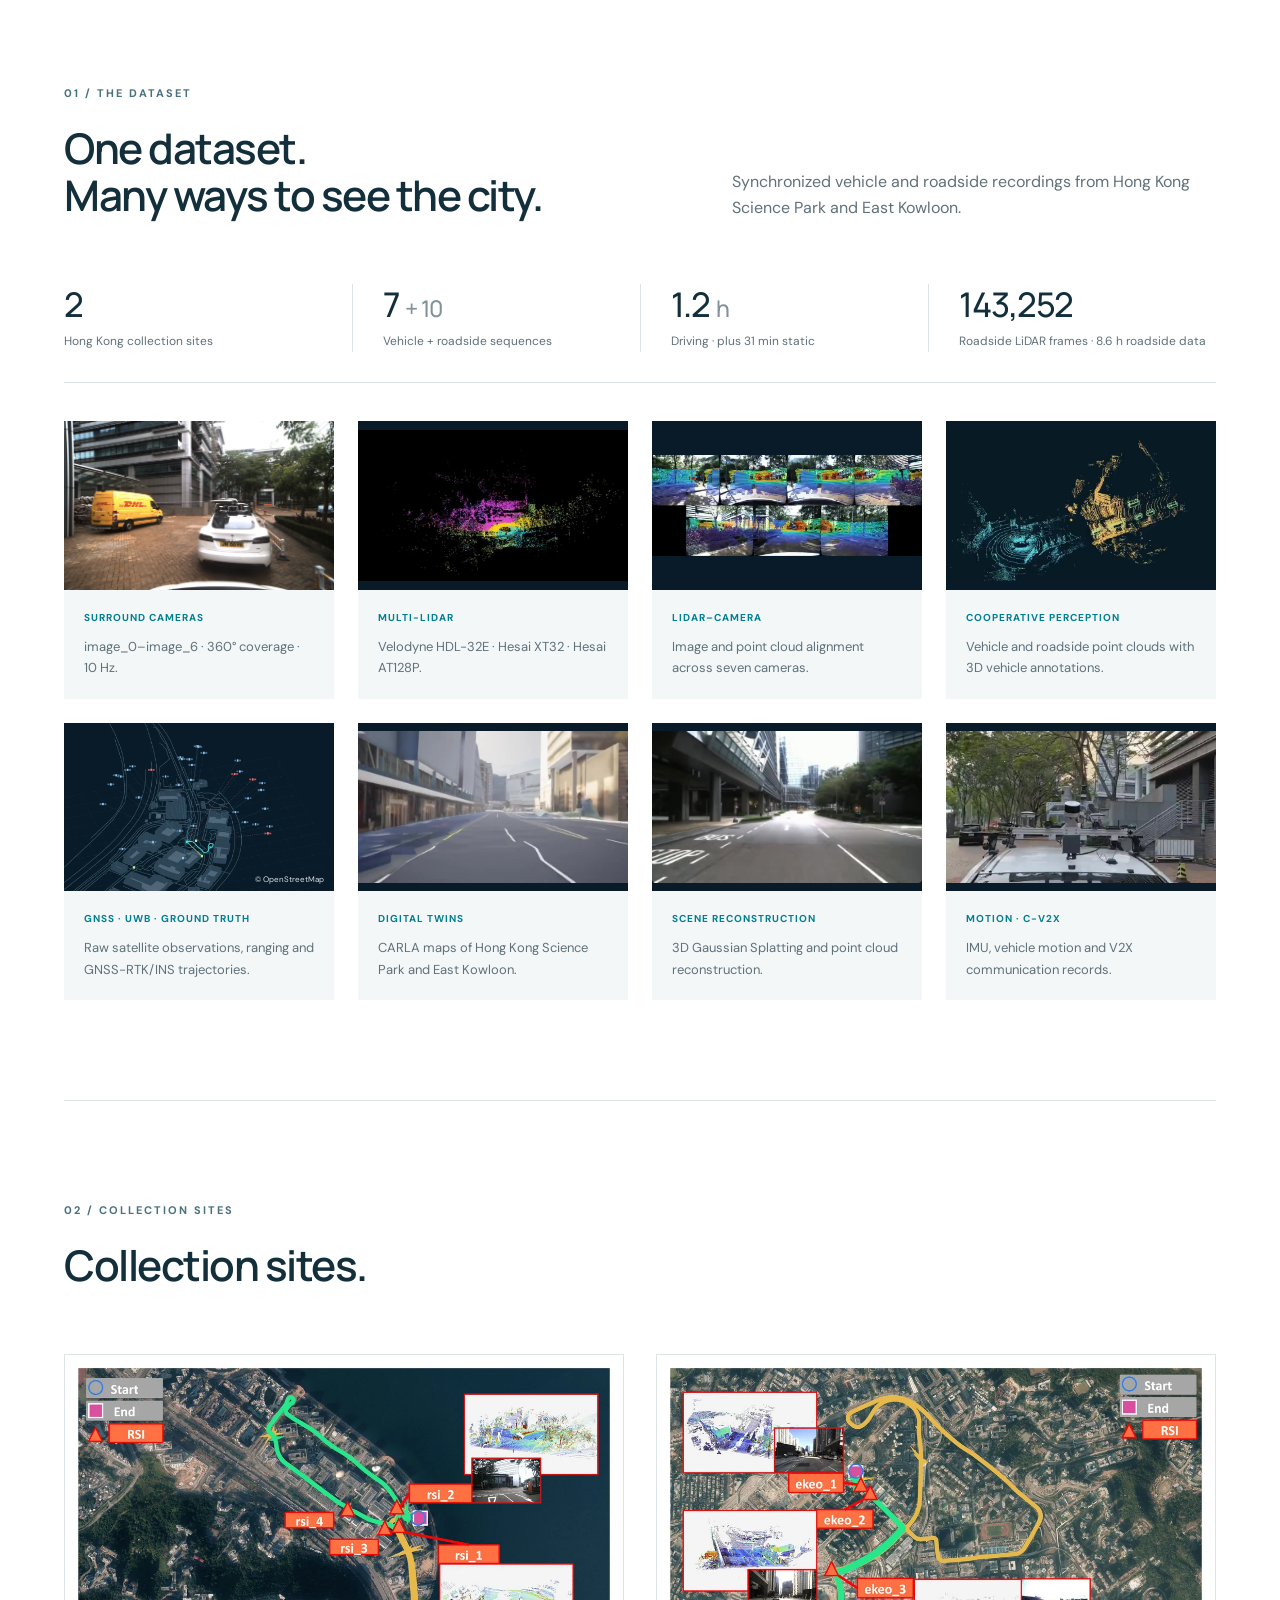
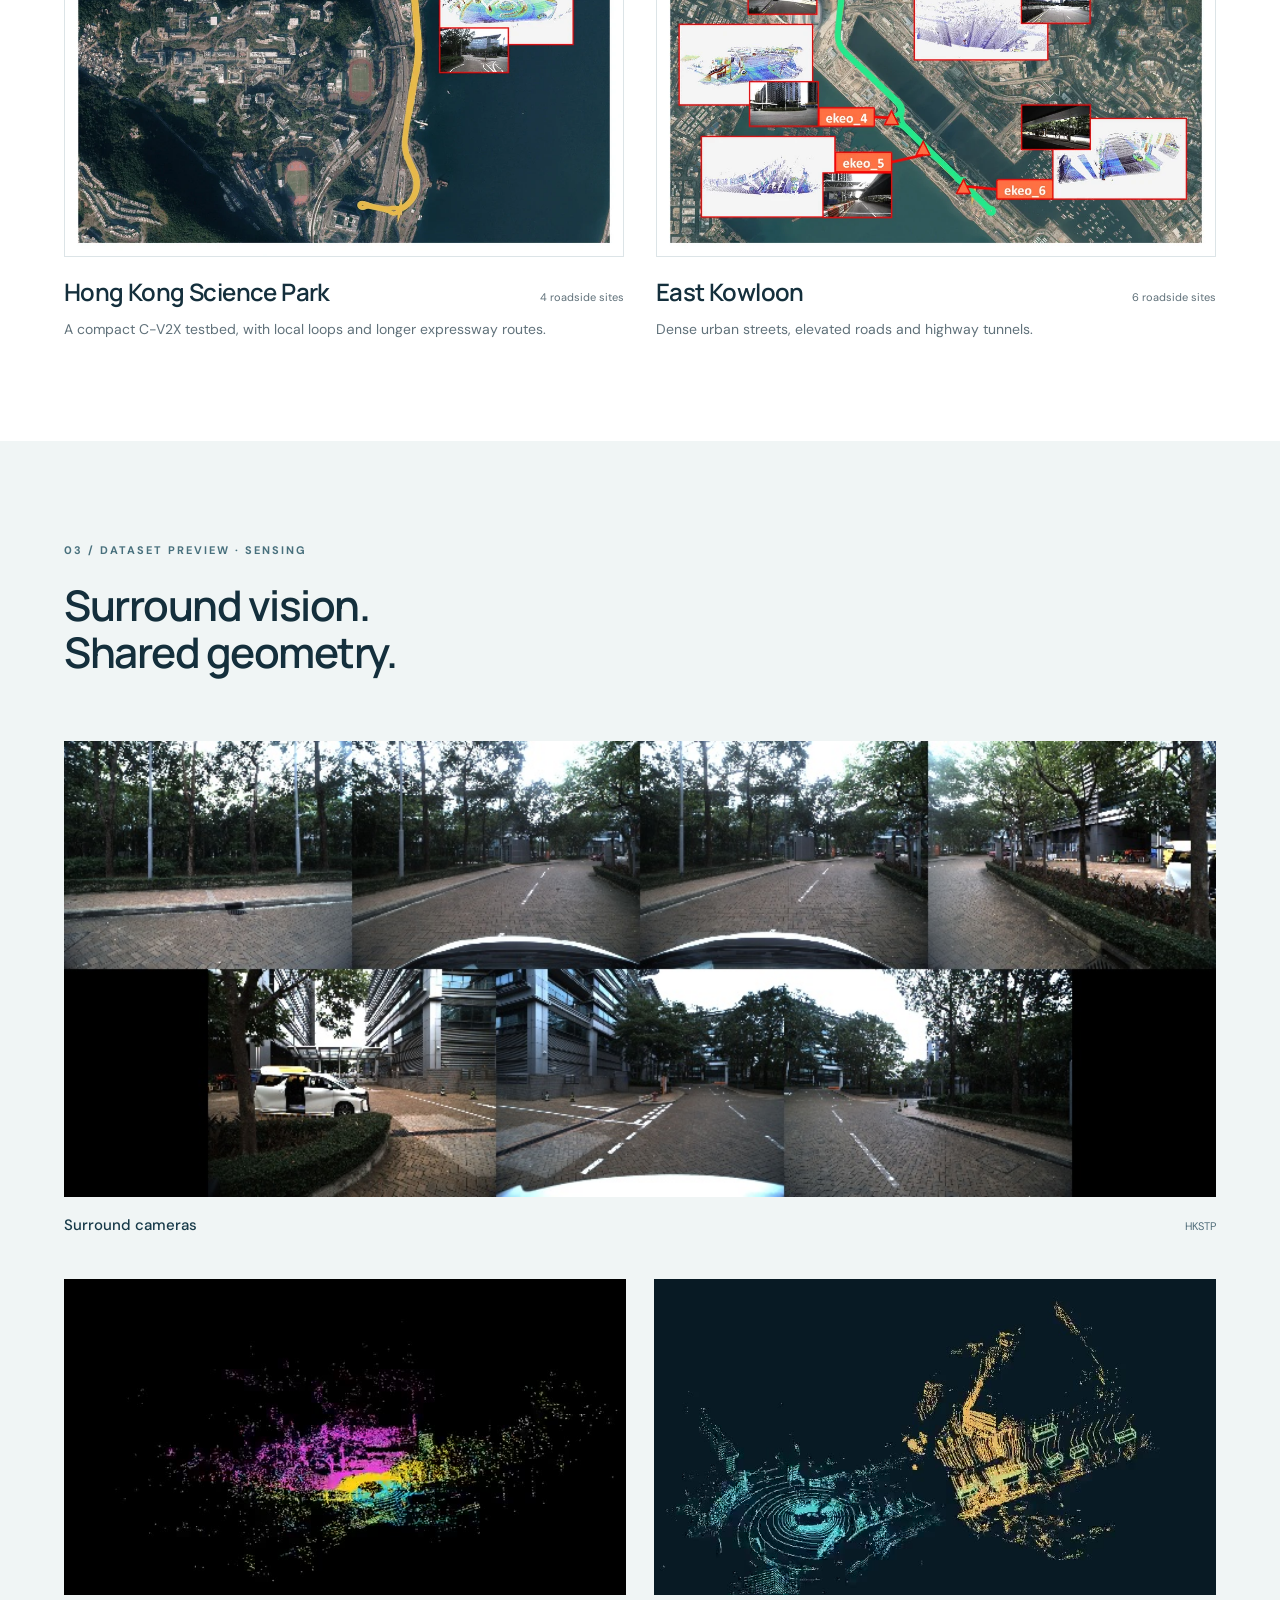
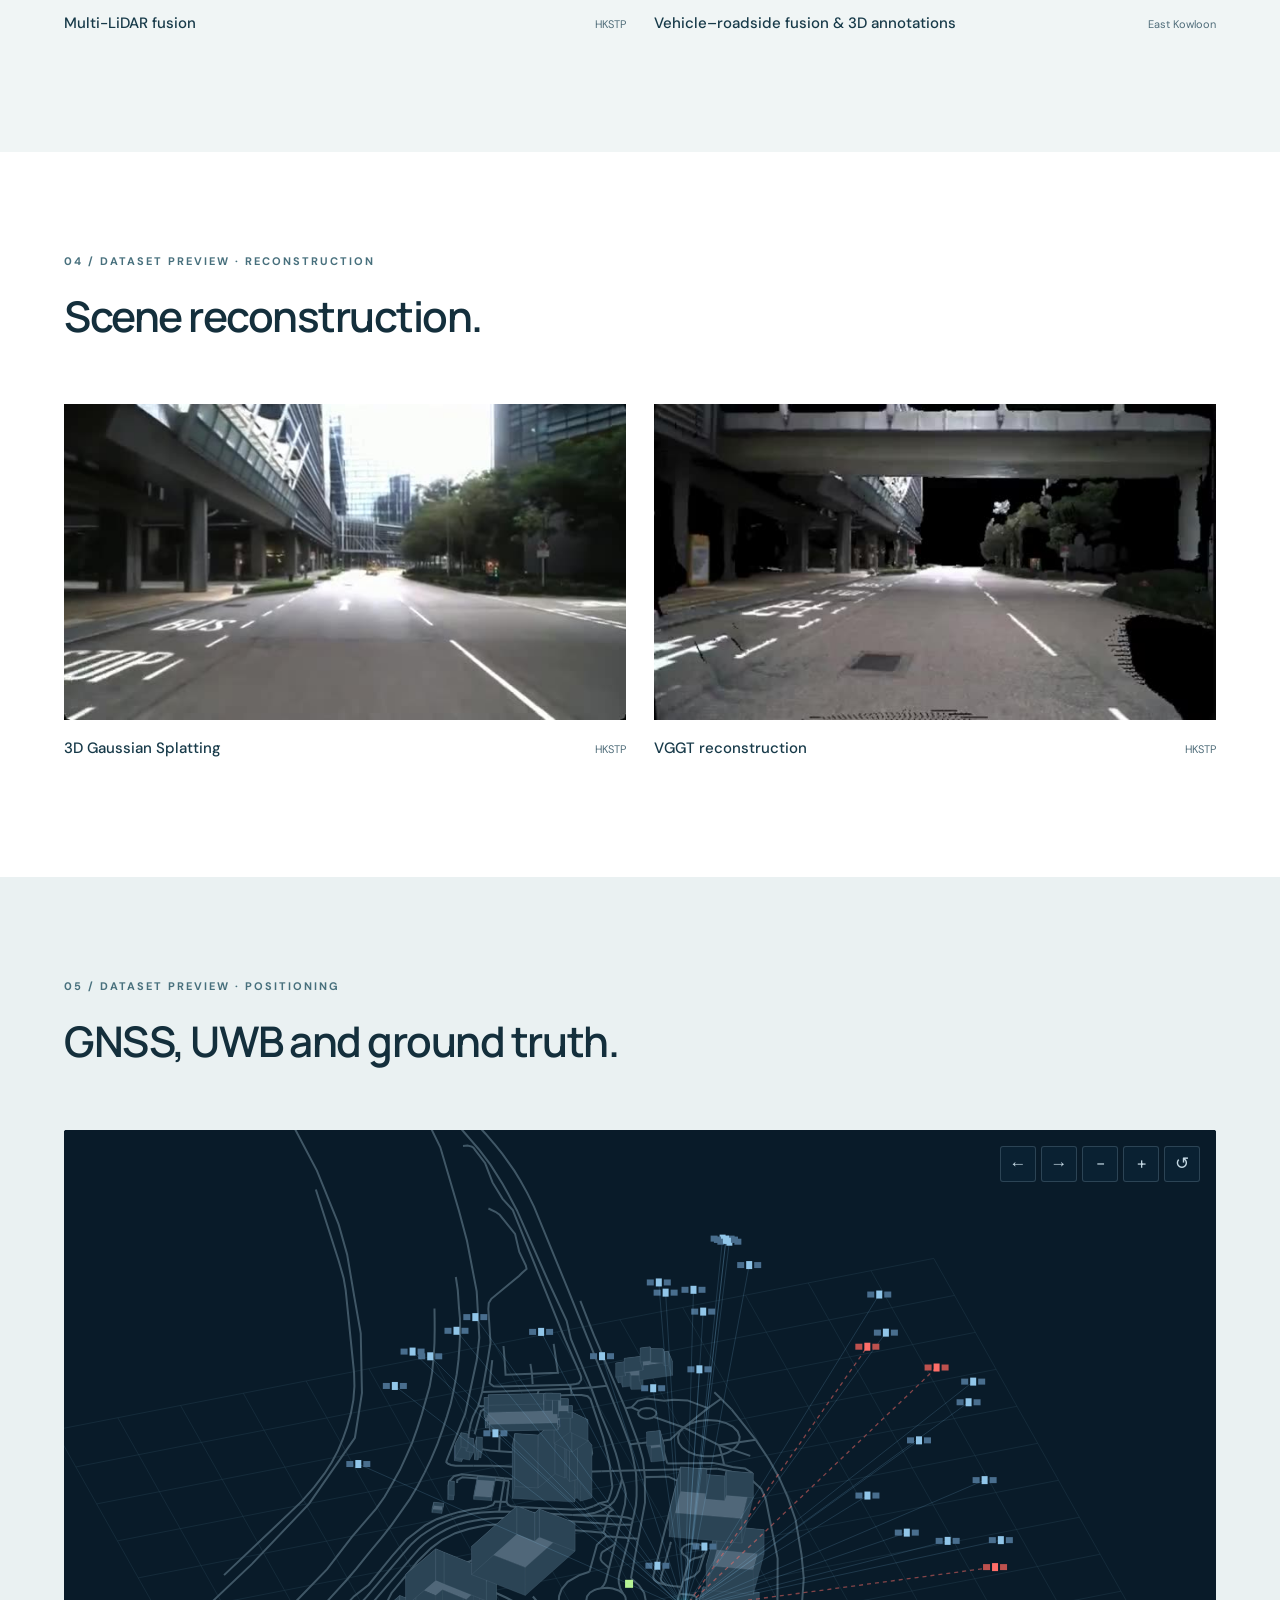
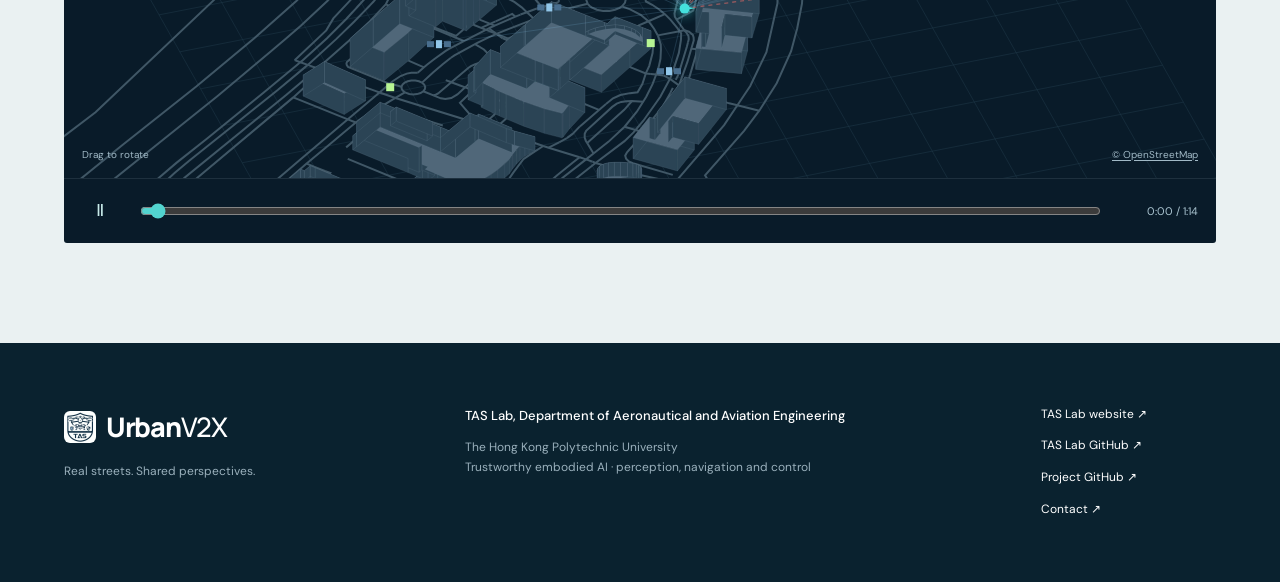
==== commit 21dd1b81: "Add day and night themes and resume videos when visible" ====
--- a/index.html
+++ b/index.html
@@ -42,7 +42,6 @@
         <a href="./calibration/">Calibration</a>
         <a href="./download/">Download</a>
         <a href="https://polyu-taslab.github.io/" target="_blank" rel="noopener noreferrer">TAS Lab ↗</a>
-        <a class="site-navigation-paper" href="https://www.overleaf.com/2516394827fhbggmhfvhjr#03cc03" target="_blank" rel="noopener noreferrer">Read the paper ↗</a>
       </nav>
       <button class="site-theme-toggle" type="button" data-theme-toggle aria-label="Switch to night mode" aria-pressed="false" title="Switch to night mode">
         <svg class="theme-moon" width="18" height="18" viewBox="0 0 24 24" fill="none" stroke="currentColor" stroke-width="1.7" aria-hidden="true"><path d="M20.5 14.2A8.5 8.5 0 0 1 9.8 3.5a8.5 8.5 0 1 0 10.7 10.7Z"/></svg>
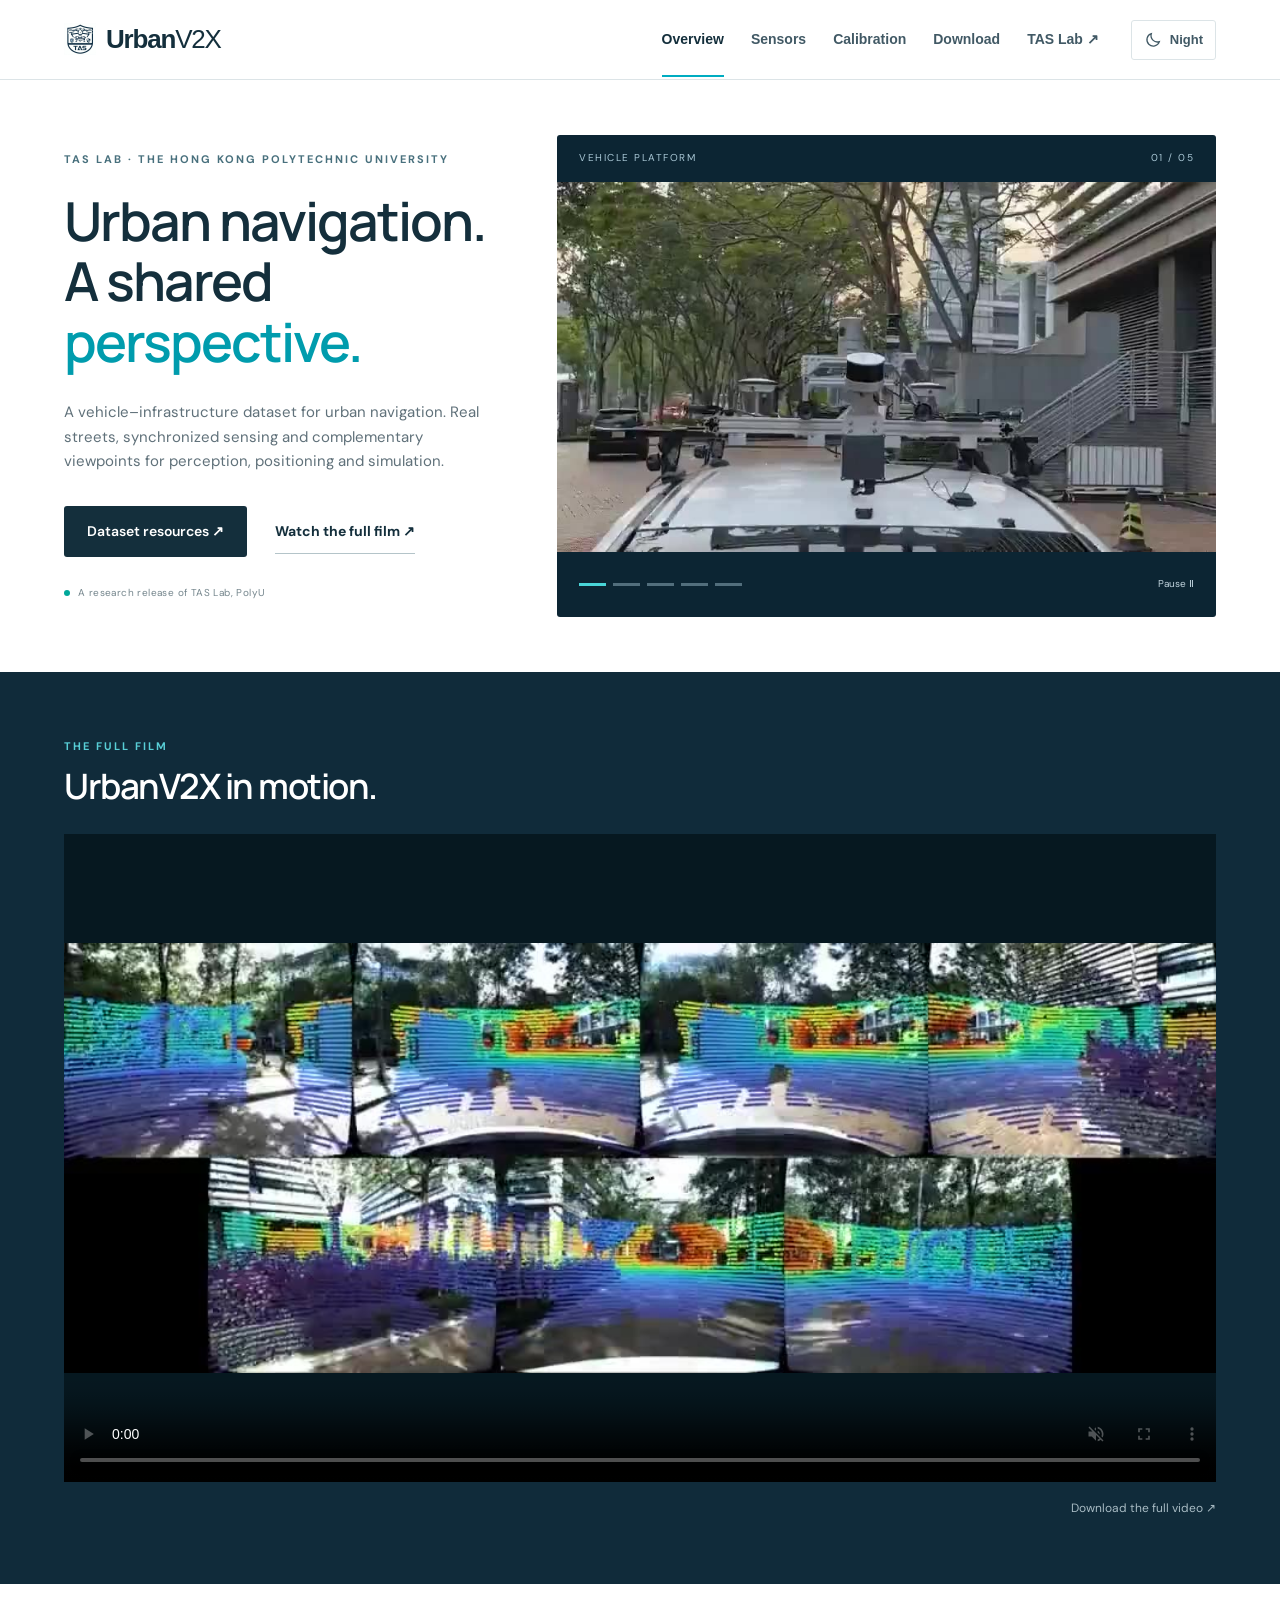
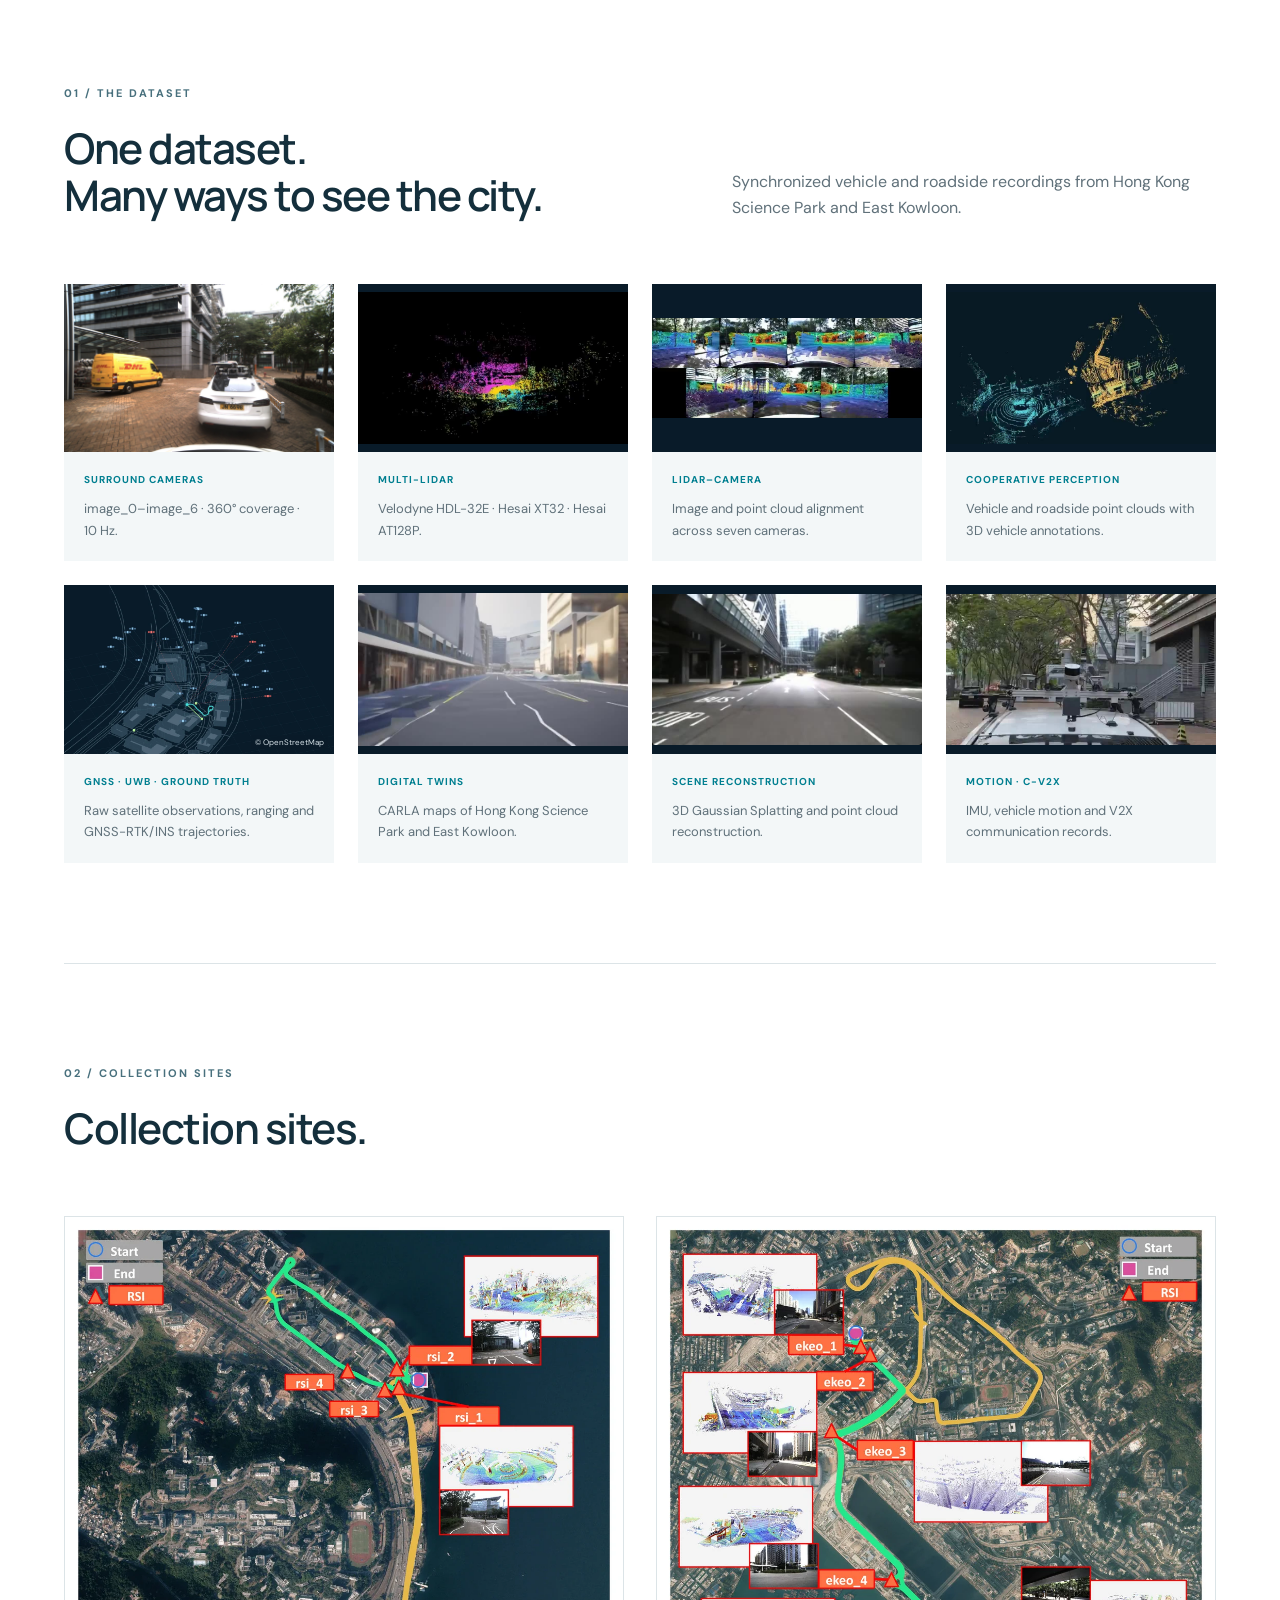
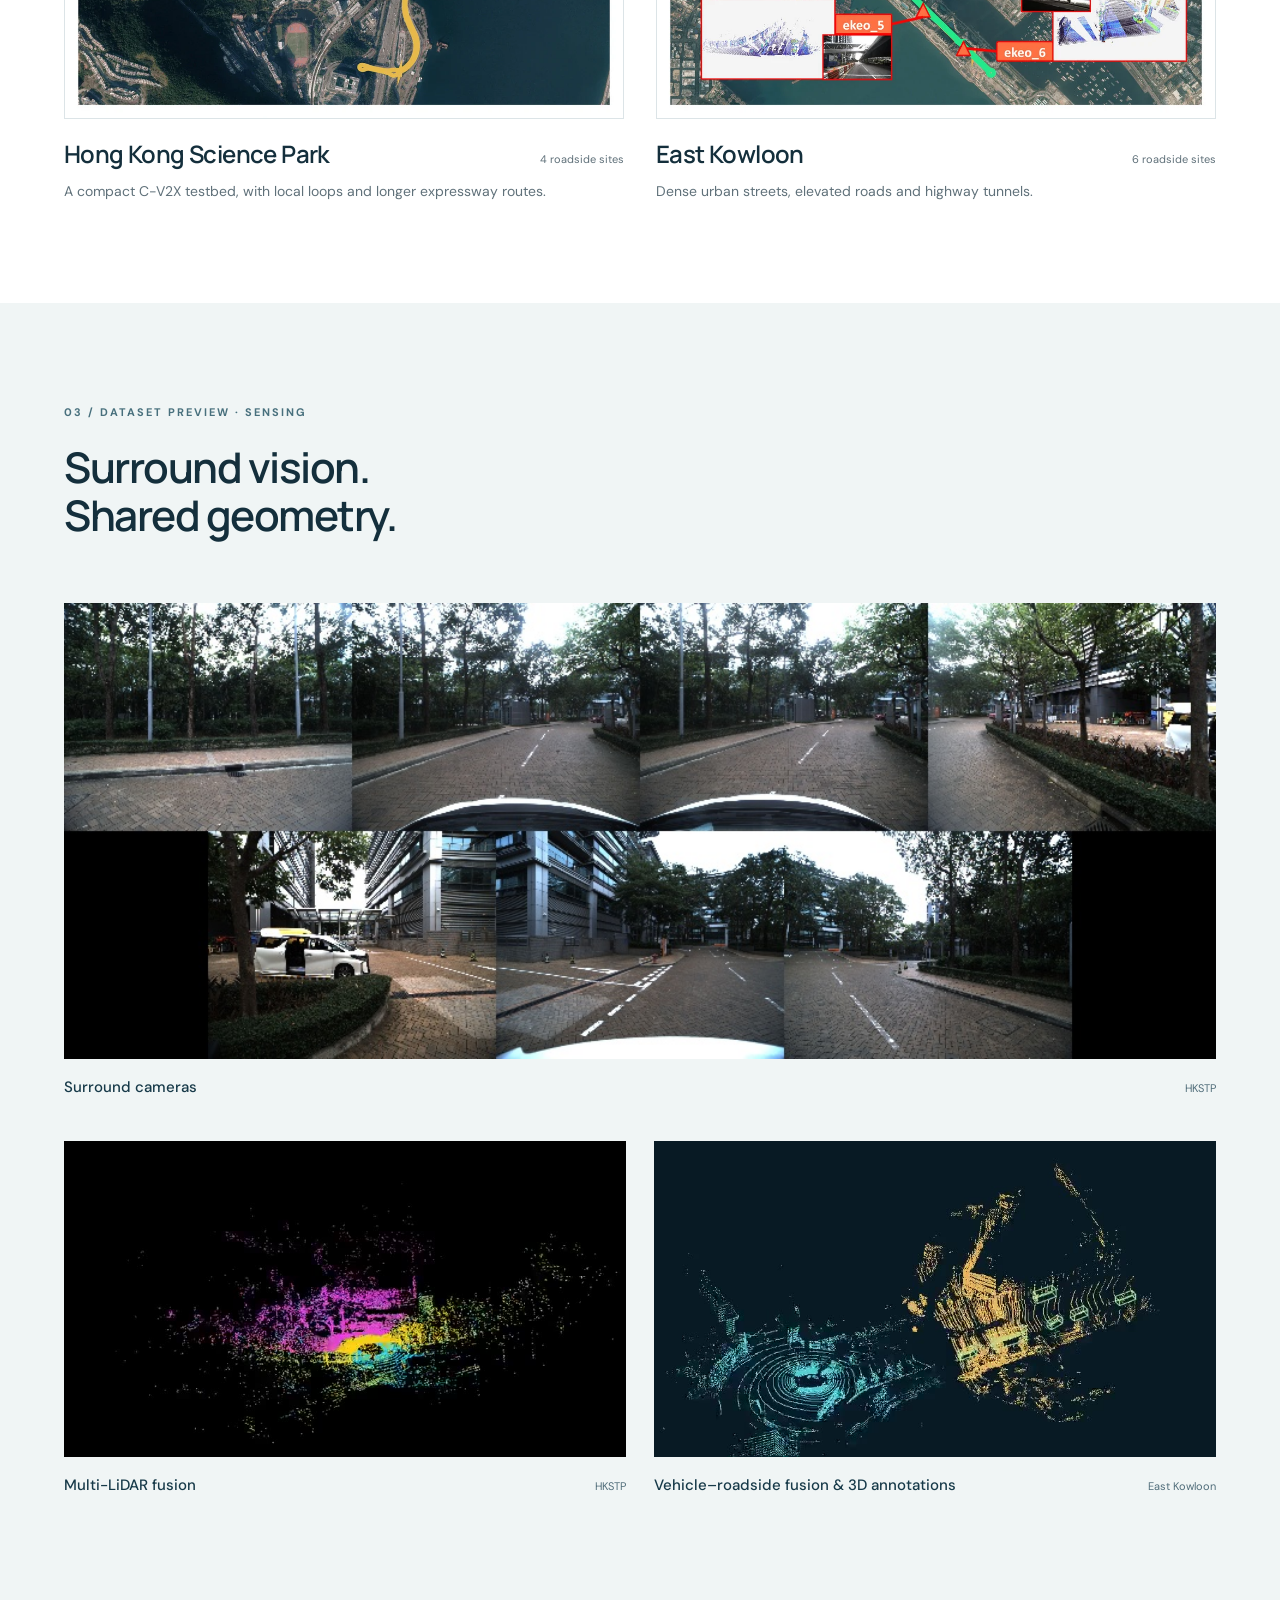
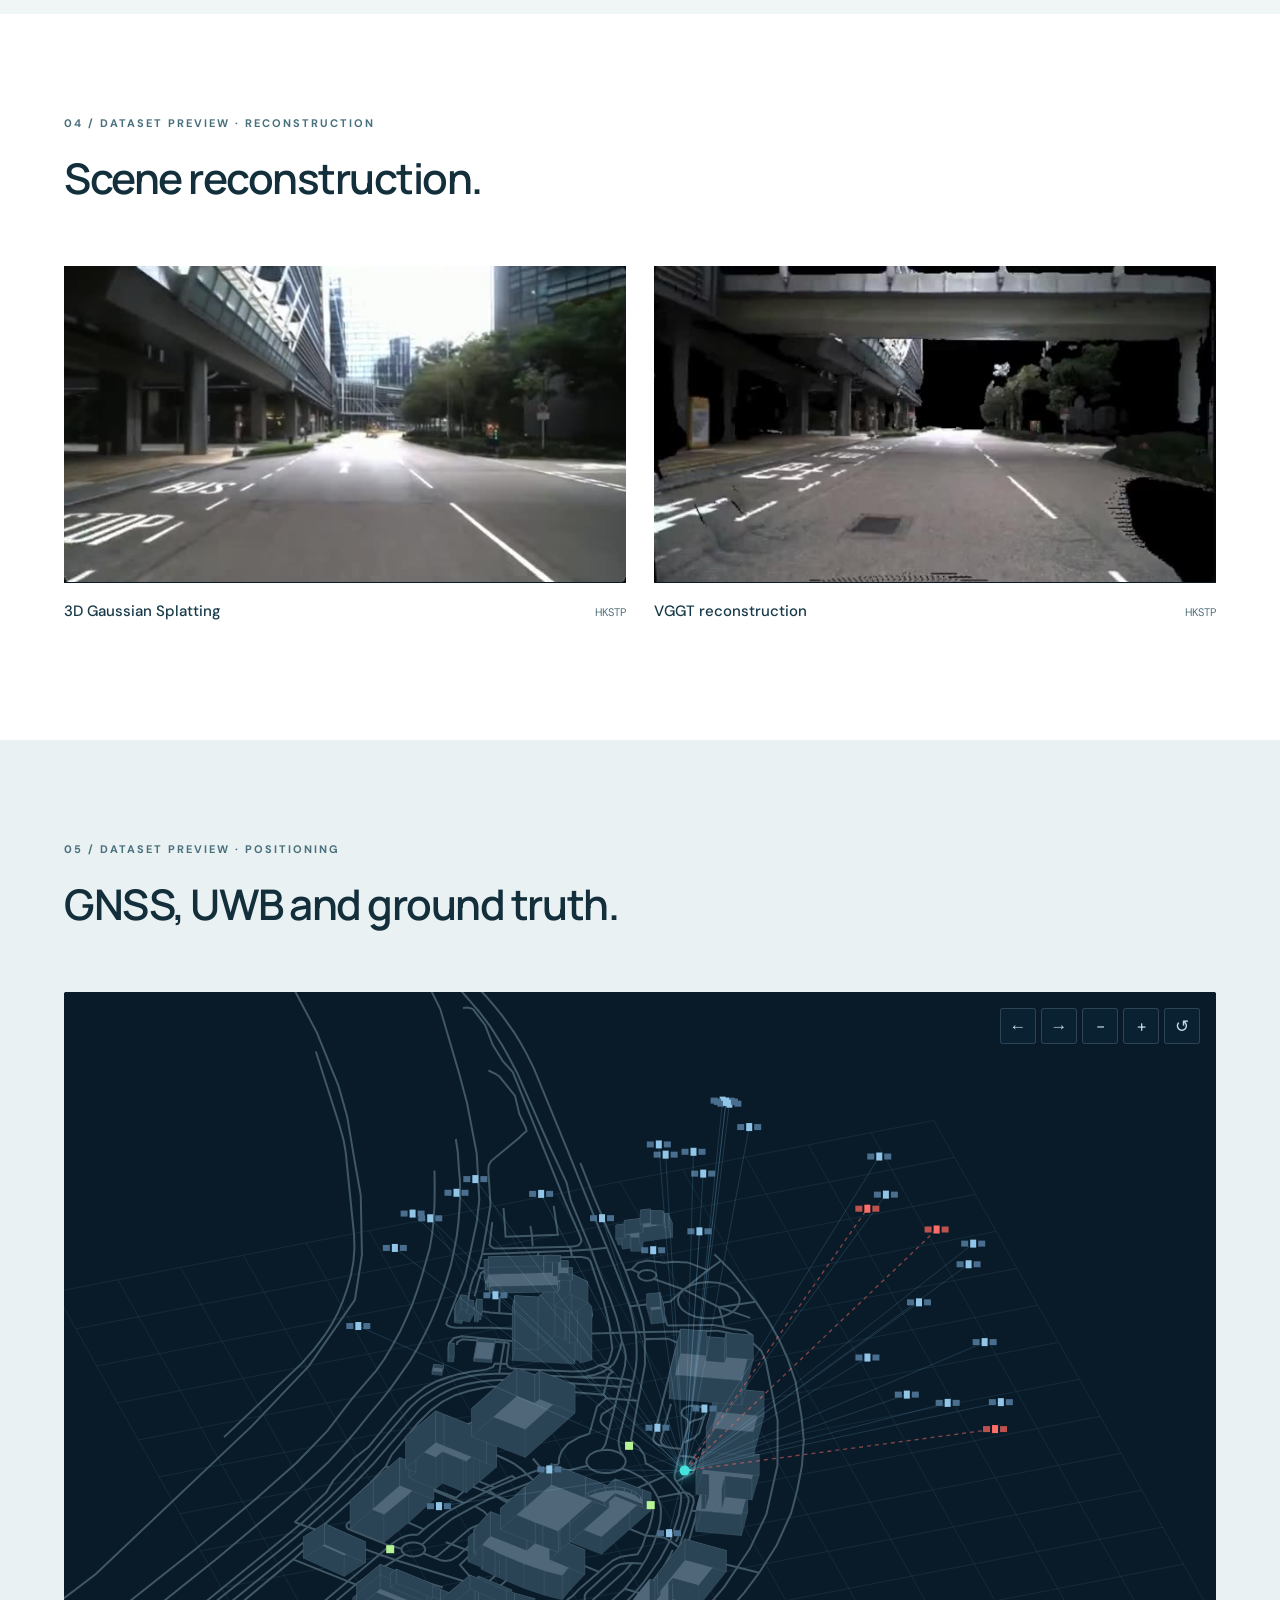
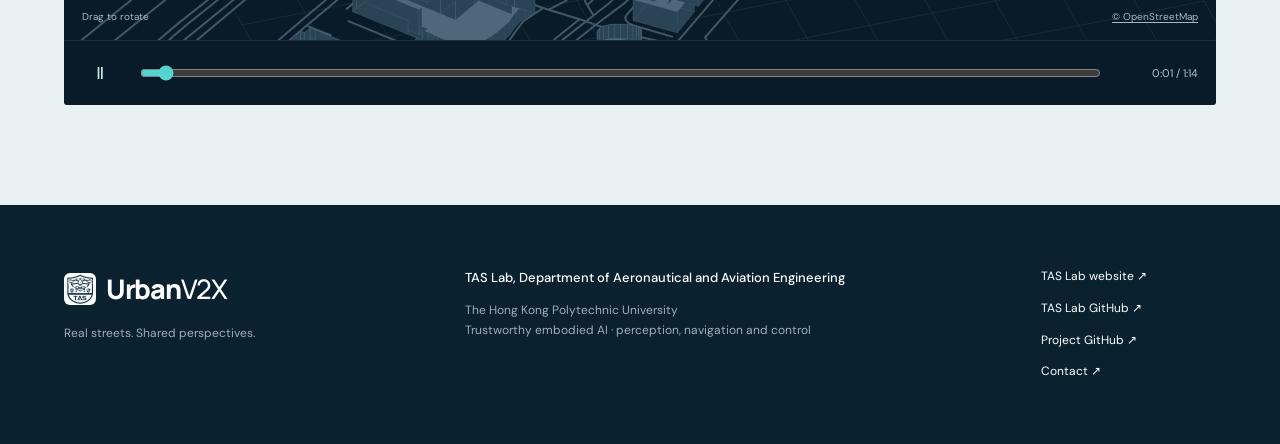
==== commit cb77e119: "Refine dataset showcase and add a Hugging Face preview" ====
--- a/index.html
+++ b/index.html
@@ -7,7 +7,7 @@
   <meta name="theme-color" content="#102b3a">
   <meta property="og:type" content="website">
   <meta property="og:title" content="One city. Every perspective. · UrbanV2X">
-  <meta property="og:description" content="Seven vehicle sequences, ten roadside sequences, real multi-sensor recordings and research-ready urban navigation resources.">
+  <meta property="og:description" content="Surround cameras, complementary LiDAR views, vehicle–roadside perception, GNSS, UWB and reference trajectories for urban navigation.">
   <meta property="og:image" content="assets/media/platform.jpg">
   <title>One city. Every perspective. · UrbanV2X</title>
   <link rel="canonical" href="https://polyu-taslab.github.io/UrbanV2X/">
@@ -17,7 +17,7 @@
   <script defer src="./assets/js/overview.js?v=20261111-theme"></script>
   <script defer src="./assets/js/positioning.js"></script>
   <link rel="stylesheet" href="./assets/css/positioning.css">
-  <link rel="stylesheet" href="./assets/css/overview.css">
+  <link rel="stylesheet" href="./assets/css/overview.css?v=20261111-preview">
   <script data-theme-init>
     (() => {
       let theme;
@@ -54,8 +54,8 @@
 
   <main id="main">
 <section class="hero overview-hero"><div class="hero-copy"><p class="eyebrow">TAS LAB · THE HONG KONG POLYTECHNIC UNIVERSITY</p><h1>Urban navigation.<br>A shared<br><em>perspective.</em></h1><p>A vehicle–infrastructure dataset for urban navigation. Real streets, synchronized sensing and complementary viewpoints for perception, positioning and simulation.</p><div class="actions"><a class="button" href="download/">Dataset resources ↗</a><a class="text-link" href="#film">Watch the full film ↗</a></div><div class="hero-note"><span class="dot"></span>A research release of TAS Lab, PolyU</div></div><div class="hero-reel" role="region" aria-roledescription="carousel" aria-label="Automatically rotating dataset previews"><div class="reel-heading"><span id="reel-label">VEHICLE PLATFORM</span><span id="reel-count">01 / 05</span></div><div class="reel-screen"><figure class="hero-slide is-active" data-hero-slide aria-hidden="false" data-label="VEHICLE PLATFORM"><video muted loop playsinline preload="none" poster="assets/previews/platform.jpg" data-src="assets/previews/platform-loop.mp4" aria-label="Vehicle sensor platform"></video></figure><figure class="hero-slide" data-hero-slide aria-hidden="true" data-label="MULTI-LIDAR FUSION"><video muted loop playsinline preload="none" data-poster="assets/previews/multi-lidar.jpg" data-src="assets/previews/multi-lidar-loop.mp4" aria-label="Multi-LiDAR fusion"></video></figure><figure class="hero-slide" data-hero-slide aria-hidden="true" data-label="LIDAR × CAMERA"><video muted loop playsinline preload="none" data-poster="assets/previews/lidar-camera.jpg" data-src="assets/previews/lidar-camera-loop.mp4" aria-label="LiDAR–camera projection"></video></figure><figure class="hero-slide" data-hero-slide aria-hidden="true" data-label="VEHICLE + ROADSIDE LIDAR"><video muted loop playsinline preload="none" data-poster="assets/previews/cooperative.jpg" data-src="assets/previews/cooperative-loop.mp4" aria-label="Vehicle and roadside LiDAR"></video></figure><figure class="hero-slide" data-hero-slide aria-hidden="true" data-label="GNSS · UWB · GROUND TRUTH"><video muted loop playsinline preload="none" data-poster="assets/previews/positioning.jpg" data-src="assets/previews/positioning-loop.mp4" aria-label="GNSS, UWB and ground truth"></video></figure></div><div class="reel-controls"><div class="reel-dots"><button type="button" data-hero-index="0" aria-label="Show Vehicle sensor platform" aria-pressed="true"><span></span></button><button type="button" data-hero-index="1" aria-label="Show Multi-LiDAR fusion" aria-pressed="false"><span></span></button><button type="button" data-hero-index="2" aria-label="Show LiDAR–camera projection" aria-pressed="false"><span></span></button><button type="button" data-hero-index="3" aria-label="Show Vehicle and roadside LiDAR" aria-pressed="false"><span></span></button><button type="button" data-hero-index="4" aria-label="Show GNSS, UWB and ground truth" aria-pressed="false"><span></span></button></div><button id="reel-pause" type="button" aria-label="Pause automatic previews">Pause Ⅱ</button></div></div></section>
-<section class="film overview-film section" id="film"><div class="wrap"><div class="film-heading"><div><p class="eyebrow">THE FULL FILM</p><h2>UrbanV2X in motion.</h2></div></div><video id="full-film" muted controls playsinline preload="none" data-poster="assets/previews/lidar-camera.jpg" data-src="assets/video/urbanv2x-film-web.mp4" aria-label="Complete original UrbanV2X presentation film"></video><div class="video-caption"><span>41.9 s</span><a href="assets/video/urbanv2x-film-web.mp4">Download the full video ↗</a></div></div></section>
-<section class="wrap section" id="explore"><div class="section-head"><div><p class="eyebrow">01 / THE DATASET</p><h2>One dataset.<br>Many ways to see the city.</h2></div><p>Synchronized vehicle and roadside recordings from Hong Kong Science Park and East Kowloon.</p></div><section class="stats dataset-stats" aria-label="Dataset at a glance"><div><b>2</b><span>Hong Kong collection sites</span></div><div><b>7 <small>+ 10</small></b><span>Vehicle + roadside sequences</span></div><div><b>1.2 <small>h</small></b><span>Driving · plus 31 min static</span></div><div><b>143,252</b><span>Roadside LiDAR frames · 8.6 h roadside data</span></div></section>
+<section class="film overview-film section" id="film"><div class="wrap"><div class="film-heading"><div><p class="eyebrow">THE FULL FILM</p><h2>UrbanV2X in motion.</h2></div></div><video id="full-film" muted controls playsinline preload="none" data-poster="assets/previews/lidar-camera.jpg" data-src="assets/video/urbanv2x-film-web.mp4" aria-label="Complete original UrbanV2X presentation film"></video><div class="video-caption"><a href="assets/video/urbanv2x-film-web.mp4">Download the full video ↗</a></div></div></section>
+<section class="wrap section" id="explore"><div class="section-head"><div><p class="eyebrow">01 / THE DATASET</p><h2>One dataset.<br>Many ways to see the city.</h2></div><p>Synchronized vehicle and roadside recordings from Hong Kong Science Park and East Kowloon.</p></div>
 <div class="media-grid"><article class="media-card"><figure><img src="assets/media/cam2.jpg" loading="lazy" alt="Original front-facing cam2 observation"></figure><div class="card-copy"><h3>SURROUND CAMERAS</h3><p>image_0–image_6 · 360° coverage · 10 Hz.</p></div></article><article class="media-card"><figure><video data-preview muted loop playsinline preload="none" data-poster="assets/previews/multi-lidar.jpg" data-src="assets/previews/multi-lidar-loop.mp4" aria-label="MULTI-LIDAR"></video></figure><div class="card-copy"><h3>MULTI-LIDAR</h3><p>Velodyne HDL-32E · Hesai XT32 · Hesai AT128P.</p></div></article><article class="media-card"><figure><video data-preview muted loop playsinline preload="none" data-poster="assets/previews/lidar-camera.jpg" data-src="assets/previews/lidar-camera-loop.mp4" aria-label="LIDAR–CAMERA"></video></figure><div class="card-copy"><h3>LIDAR–CAMERA</h3><p>Image and point cloud alignment across seven cameras.</p></div></article><article class="media-card"><figure><video data-preview muted loop playsinline preload="none" data-poster="assets/previews/cooperative.jpg" data-src="assets/previews/cooperative-loop.mp4" aria-label="COOPERATIVE PERCEPTION"></video></figure><div class="card-copy"><h3>COOPERATIVE PERCEPTION</h3><p>Vehicle and roadside point clouds with 3D vehicle annotations.</p></div></article><article class="media-card"><figure class="positioning-card-image"><img src="assets/previews/positioning-card.webp" width="960" height="600" loading="lazy" alt="Ground-truth trajectory, UWB ranging and satellite connections over the HKSTP OpenStreetMap buildings"><a class="media-credit" href="https://www.openstreetmap.org/copyright" target="_blank" rel="noopener noreferrer">© OpenStreetMap</a></figure><div class="card-copy"><h3>GNSS · UWB · GROUND TRUTH</h3><p>Raw satellite observations, ranging and GNSS-RTK/INS trajectories.</p></div></article><article class="media-card"><figure><video data-preview muted loop playsinline preload="none" data-poster="assets/previews/carla.jpg" data-src="assets/previews/carla-loop.mp4" aria-label="DIGITAL TWINS"></video></figure><div class="card-copy"><h3>DIGITAL TWINS</h3><p>CARLA maps of Hong Kong Science Park and East Kowloon.</p></div></article><article class="media-card"><figure><video data-preview muted loop playsinline preload="none" data-poster="assets/previews/reconstruction.jpg" data-src="assets/previews/reconstruction-loop.mp4" aria-label="SCENE RECONSTRUCTION"></video></figure><div class="card-copy"><h3>SCENE RECONSTRUCTION</h3><p>3D Gaussian Splatting and point cloud reconstruction.</p></div></article><article class="media-card"><figure><video data-preview muted loop playsinline preload="none" data-poster="assets/previews/platform.jpg" data-src="assets/previews/platform-loop.mp4" aria-label="MOTION · C-V2X"></video></figure><div class="card-copy"><h3>MOTION · C-V2X</h3><p>IMU, vehicle motion and V2X communication records.</p></div></article></div></section>
 <section class="wrap section collection-sites" id="collection-sites">
   <div class="section-head"><div><p class="eyebrow">02 / COLLECTION SITES</p><h2>Collection sites.</h2></div></div>
--- a/assets/css/overview.css
+++ b/assets/css/overview.css
@@ -18,3 +18,5 @@
 @media(max-width:720px){.collection-grid{grid-template-columns:1fr;gap:36px}.collection-title h3{font-size:23px}.collection-grid article>p{font-size:13px}}
 .dataset-stats{width:100%;margin:0 0 38px;padding-top:0;padding-bottom:30px}.dataset-showcase video{display:block;width:100%;aspect-ratio:16/9;object-fit:contain;background:#091b29}.wide-surround video{aspect-ratio:960/380}.dataset-showcase figcaption{display:flex;justify-content:space-between;align-items:baseline;gap:15px;margin:0;padding:18px 0;color:#506d7a;font-size:11px}.dataset-showcase figcaption strong{color:#173a49;font-weight:500;font-size:15px}.showcase-pair{display:grid;grid-template-columns:1fr 1fr;gap:28px}.wide-surround{margin-bottom:25px}.navigation-preview{background:#eaf1f2}.positioning-legend{display:flex;gap:22px;flex-wrap:wrap;font-size:12px;margin-top:18px}.positioning-legend span:before{content:'';display:inline-block;width:8px;height:8px;border-radius:50%;background:currentColor;margin-right:8px}.legend-gt{color:#008a8c}.legend-sat{color:#4c82a8}.legend-nlos{color:#c64b48}.legend-uwb{color:#46813c}.positioning-notes{display:flex;align-items:start;justify-content:space-between;gap:40px;margin-top:20px}.positioning-notes p{font-size:11px;max-width:720px;margin:0}.positioning-notes a{flex-shrink:0;font-size:12px}.map-credit{display:inline-block;font-size:10px;margin-top:18px;color:#667f88;text-decoration:underline}
 @media(max-width:720px){.showcase-pair{grid-template-columns:1fr;gap:22px}.dataset-showcase figcaption{display:block;padding:13px 0;font-size:10px}.dataset-showcase figcaption strong{font-size:13px;display:block;margin-bottom:6px}.positioning-legend{gap:12px;font-size:10px}.positioning-notes{display:block}.positioning-notes a{margin-top:12px}.dataset-stats{margin-bottom:25px}.dataset-stats b{font-size:25px}}
+
+.overview-film .video-caption{justify-content:flex-end}
--- a/assets/css/navigation.css
+++ b/assets/css/navigation.css
@@ -9,11 +9,10 @@
 .site-navigation-links>a:hover{color:#008a9b}
 .site-navigation-links>a[aria-current="page"]{color:#142f3c;border-bottom-color:#00acc1;background:transparent}
 .site-navigation-links>a[aria-current="page"]::after{content:none}
-.site-navigation-links>a.site-navigation-paper{padding:9px 14px;border:1px solid #dce4e7;border-radius:3px;font-size:13px}
 .site-navigation-toggle{display:none;border:1px solid #dce4e7;border-radius:3px;background:white;color:#142f3c;width:42px;height:40px;align-items:center;justify-content:center;cursor:pointer;padding:10px}
 .site-navigation-toggle span,.site-navigation-toggle span::before,.site-navigation-toggle span::after{display:block;width:19px;height:2px;background:currentColor;position:relative}
 .site-navigation-toggle span::before,.site-navigation-toggle span::after{content:"";position:absolute;left:0}
 .site-navigation-toggle span::before{top:-6px}.site-navigation-toggle span::after{top:6px}
 .site-navigation a:focus-visible,.site-navigation button:focus-visible{outline:2px solid #00acc1;outline-offset:4px}
 @media(max-width:1000px){.site-navigation-links{gap:18px}.site-navigation-inner{gap:20px}}
-@media(max-width:1000px){.site-navigation{height:70px}.site-navigation-inner{width:90%}.site-navigation-brand{font-size:25px}.site-navigation-toggle{display:flex}.site-navigation-links{display:none;position:absolute;top:70px;left:0;right:0;margin:0;padding:14px 5% 20px;background:white;border-bottom:1px solid #dce4e7;box-shadow:0 12px 20px #102b3a0a;gap:0;align-items:stretch}.site-navigation-links.is-open{display:flex;flex-direction:column}.site-navigation-links>a{padding:13px 0;width:100%}.site-navigation-links>a[aria-current="page"]{border-bottom-color:transparent;color:#007f90}.site-navigation-links>a.site-navigation-paper{margin-top:10px;padding:11px 14px;text-align:center}}
+@media(max-width:1000px){.site-navigation{height:70px}.site-navigation-inner{width:90%}.site-navigation-brand{font-size:25px}.site-navigation-toggle{display:flex}.site-navigation-links{display:none;position:absolute;top:70px;left:0;right:0;margin:0;padding:14px 5% 20px;background:white;border-bottom:1px solid #dce4e7;box-shadow:0 12px 20px #102b3a0a;gap:0;align-items:stretch}.site-navigation-links.is-open{display:flex;flex-direction:column}.site-navigation-links>a{padding:13px 0;width:100%}.site-navigation-links>a[aria-current="page"]{border-bottom-color:transparent;color:#007f90}}
--- a/assets/css/theme.css
+++ b/assets/css/theme.css
@@ -17,7 +17,6 @@
 html[data-theme="dark"] .site-navigation-brand img{background:white;border-radius:3px}
 html[data-theme="dark"] .site-navigation-links>a[aria-current="page"],
 html[data-theme="dark"] .site-navigation-links>a:hover{color:var(--cyan)}
-html[data-theme="dark"] .site-navigation-links>a.site-navigation-paper,
 html[data-theme="dark"] .site-theme-toggle,
 html[data-theme="dark"] .site-navigation-toggle{border-color:var(--line);background:transparent;color:var(--ink)}
 html[data-theme="dark"] .site-theme-toggle:hover{border-color:var(--cyan);color:var(--cyan)}
